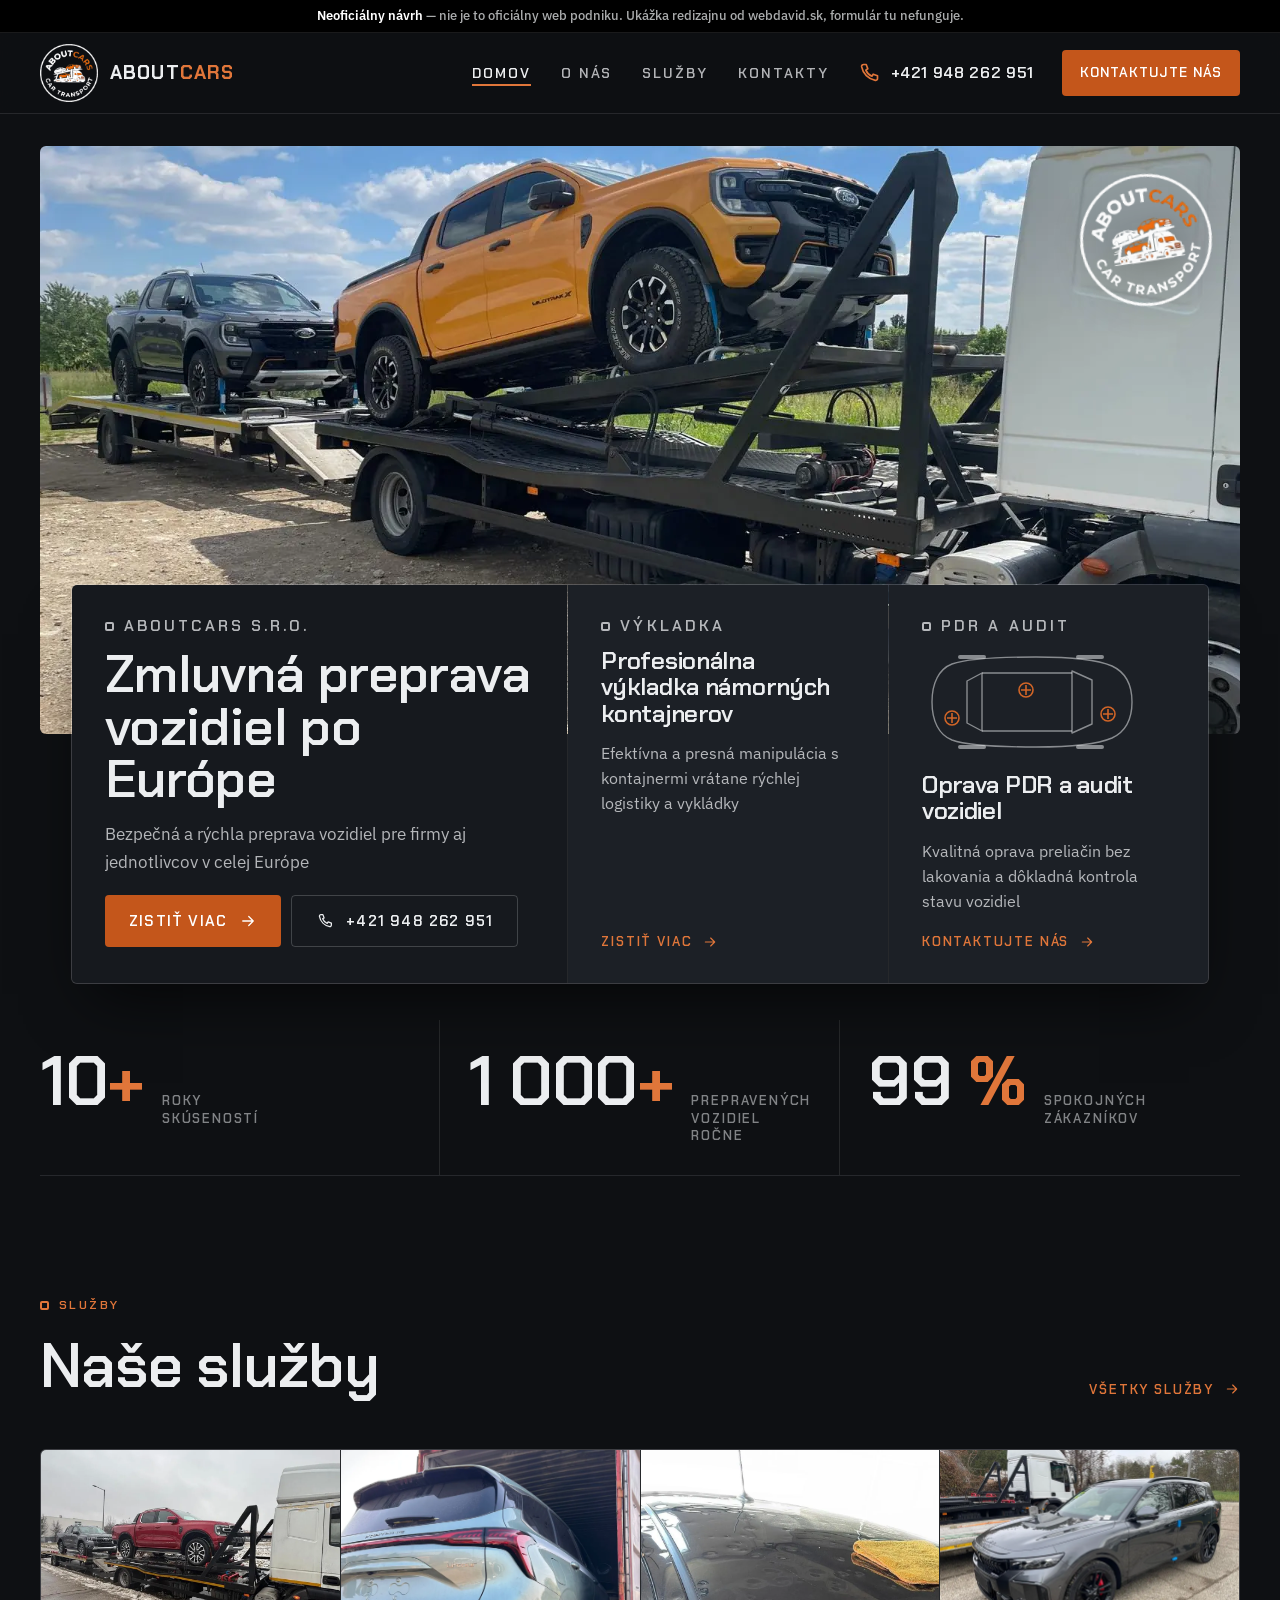
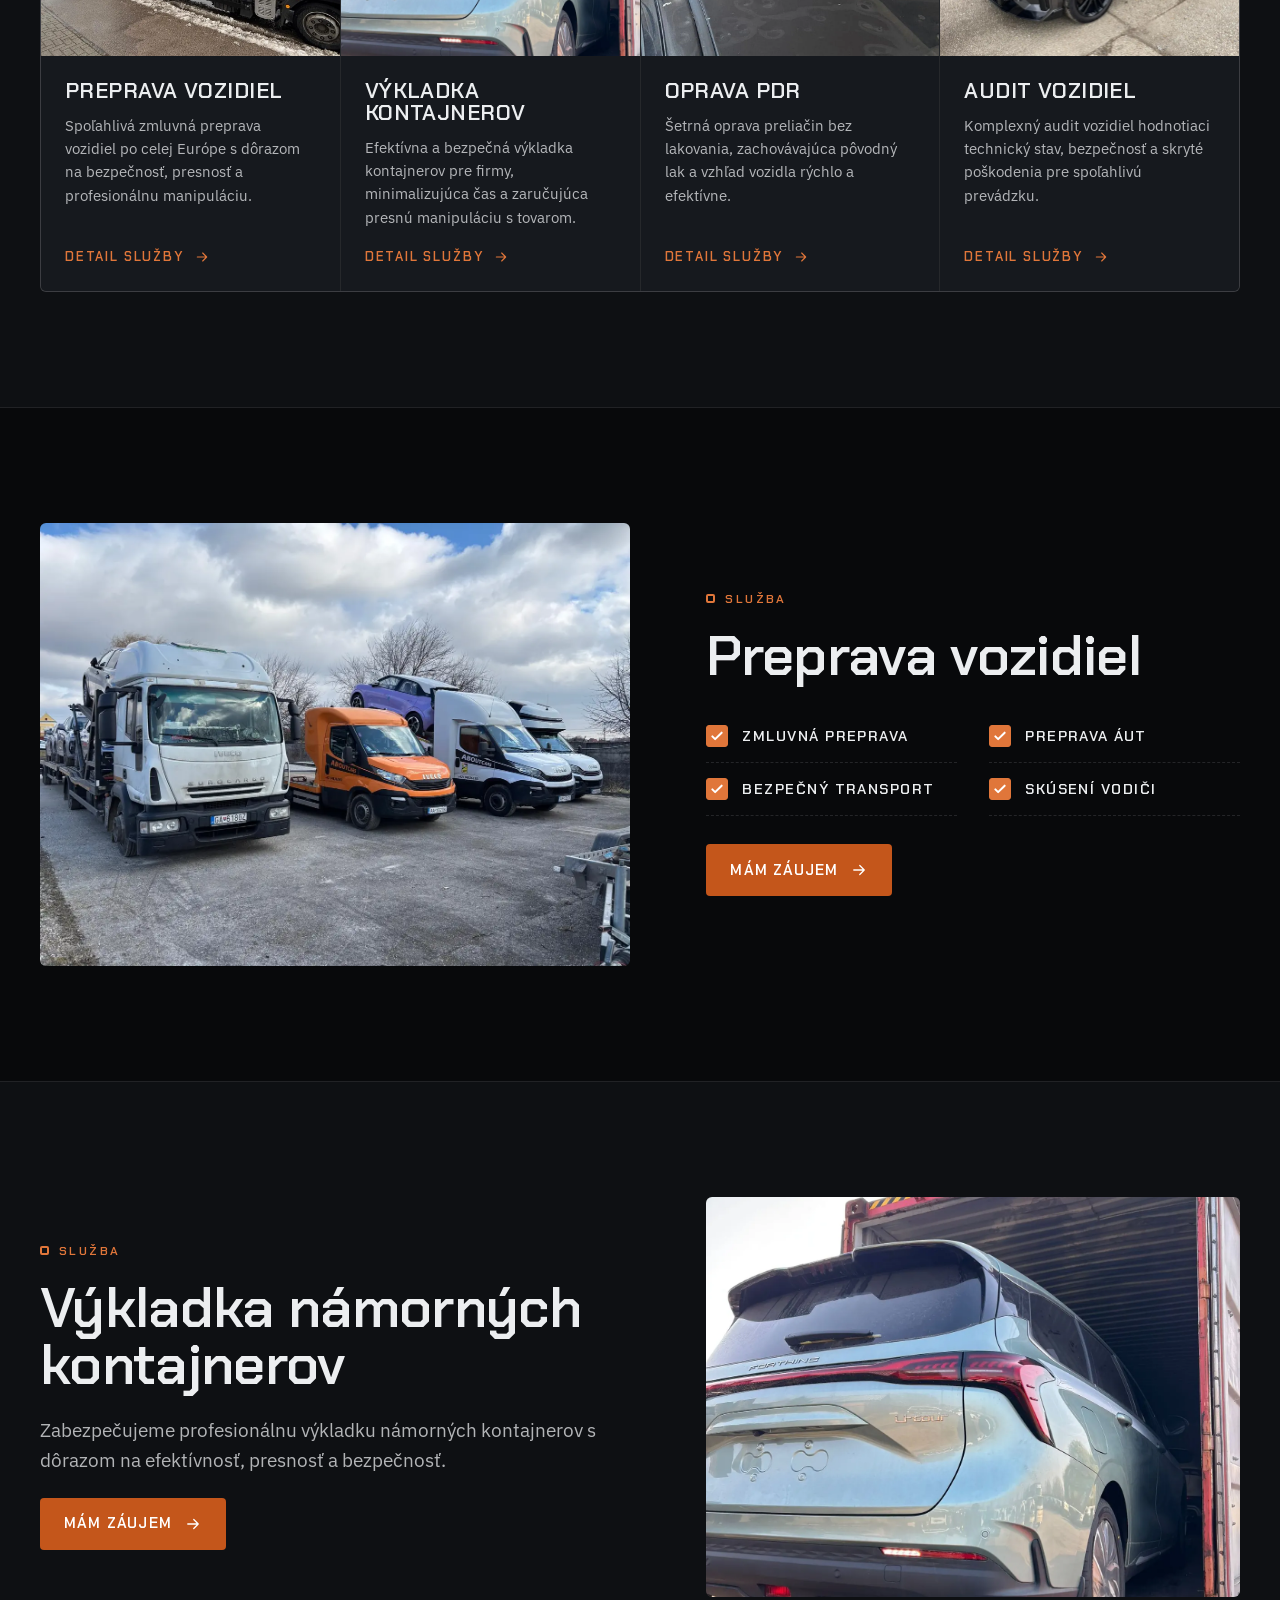
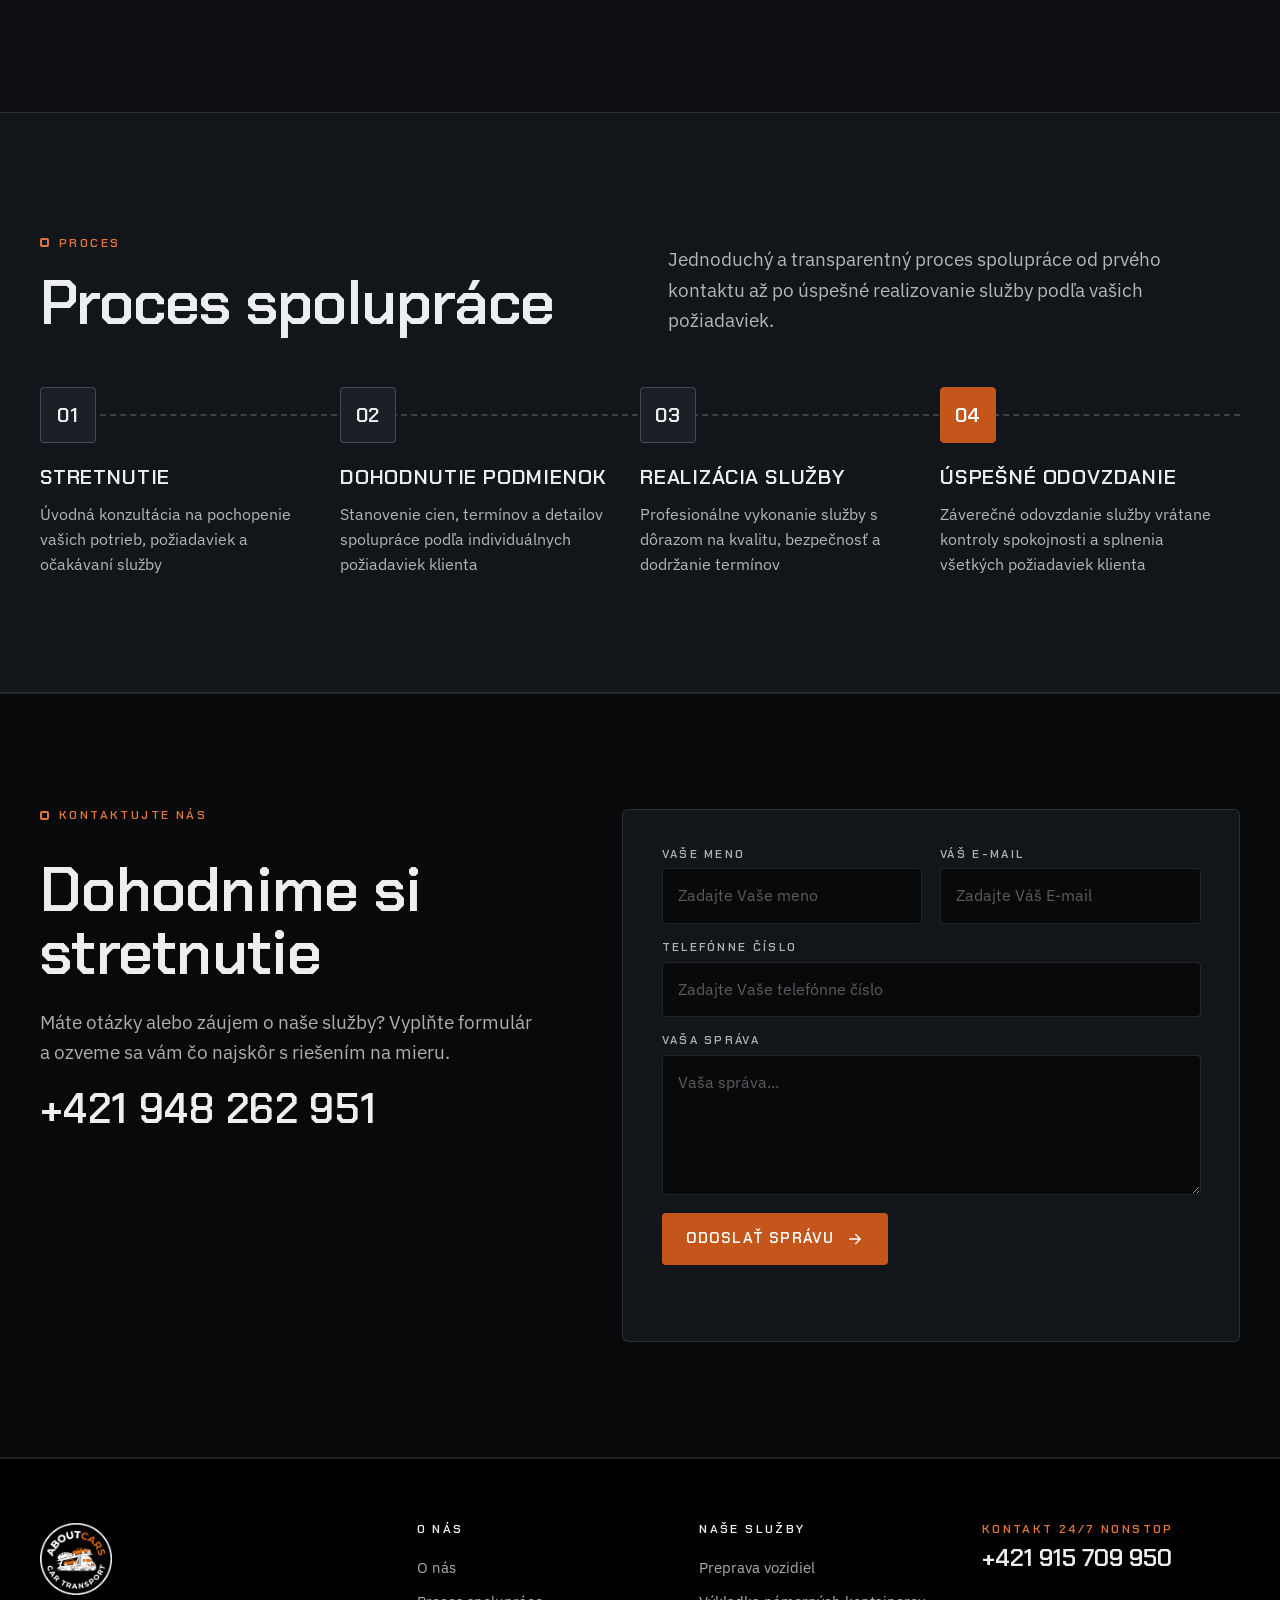
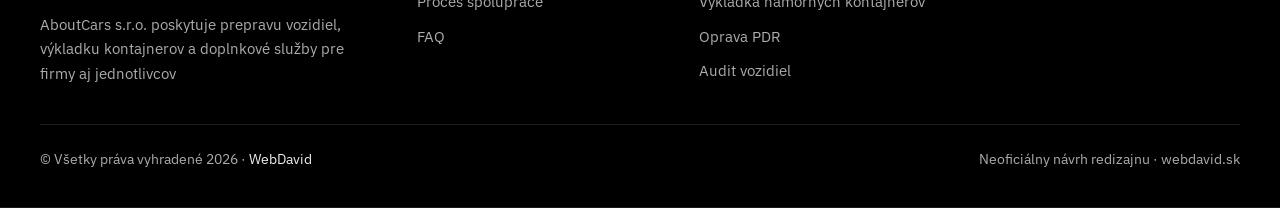
==== index.html @ bd5acb90 "Redizajn webu — neoficiálny návrh Co-Authored-By: Claude Opus 5.5 <noreply@anthropic.com>  Claude-Se" ====
<!doctype html><html lang="sk"><meta charset="utf-8">
<meta name="viewport" content="width=device-width,initial-scale=1,viewport-fit=cover">
<meta name="robots" content="noindex, nofollow">
<title>AboutCars · preprava vozidiel, výkladka kontajnerov, oprava PDR — neoficiálny návrh</title>
<meta name="description" content="AboutCars s.r.o. poskytuje prepravu vozidiel, výkladku kontajnerov a doplnkové služby pre firmy aj jednotlivcov">
<meta name="theme-color" content="#0e1013">
<meta property="og:title" content="AboutCars · preprava vozidiel, výkladka kontajnerov, oprava PDR — neoficiálny návrh">
<meta property="og:description" content="AboutCars s.r.o. poskytuje prepravu vozidiel, výkladku kontajnerov a doplnkové služby pre firmy aj jednotlivcov">
<meta property="og:image" content="assets/img/hero-autoprepravnik.webp">
<meta property="og:locale" content="sk_SK">
<link rel="icon" type="image/png" sizes="32x32" href="favicon-32.png">
<link rel="apple-touch-icon" href="apple-touch-icon.png">
<link rel="preconnect" href="https://fonts.googleapis.com"><link rel="preconnect" href="https://fonts.gstatic.com" crossorigin>
<link rel="stylesheet" href="https://fonts.googleapis.com/css2?family=Chakra+Petch:wght@500;600;700&family=IBM+Plex+Sans:ital,wght@0,400;0,500;0,600;1,400&display=swap">
<link rel="stylesheet" href="assets/css/style.css">
<script type="application/ld+json">{"@context": "https://schema.org", "@type": "LocalBusiness", "name": "AboutCars s.r.o.", "description": "AboutCars s.r.o. poskytuje prepravu vozidiel, výkladku kontajnerov a doplnkové služby pre firmy aj jednotlivcov", "url": "https://aboutcars.sk/", "telephone": "+421948262951", "email": "aboutcarssro@gmail.com", "vatID": "SK2122026104", "taxID": "2122026104", "identifier": {"@type": "PropertyValue", "propertyID": "IČO", "value": "55583598"}, "address": {"@type": "PostalAddress", "streetAddress": "Mostová 383", "postalCode": "925 07", "addressLocality": "Mostová", "addressCountry": "SK"}, "areaServed": ["Slovensko", "Česko", "Maďarsko", "Európa"], "makesOffer": [{"@type": "Offer", "itemOffered": {"@type": "Service", "name": "Preprava vozidiel"}}, {"@type": "Offer", "itemOffered": {"@type": "Service", "name": "Výkladka kontajnerov"}}, {"@type": "Offer", "itemOffered": {"@type": "Service", "name": "Oprava PDR"}}, {"@type": "Offer", "itemOffered": {"@type": "Service", "name": "Audit vozidiel"}}]}</script>
<body>
<svg width="0" height="0" style="position:absolute" aria-hidden="true"><defs><symbol id="i-phone" viewBox="0 0 24 24"><path d="M6.6 3.5h2.6l1.6 4.3-2 1.3a11.5 11.5 0 0 0 6.1 6.1l1.3-2 4.3 1.6v2.6a2 2 0 0 1-2.2 2A17 17 0 0 1 4.6 5.7a2 2 0 0 1 2-2.2z"/></symbol><symbol id="i-arrow" viewBox="0 0 24 24"><path d="M5 12h14M13 6l6 6-6 6"/></symbol><symbol id="i-mail" viewBox="0 0 24 24"><rect x="3" y="5.5" width="18" height="13" rx="1.5"/><path d="M3.5 7l8.5 6 8.5-6"/></symbol><symbol id="i-clock" viewBox="0 0 24 24"><circle cx="12" cy="12" r="8.5"/><path d="M12 7.5V12l3 2"/></symbol><symbol id="i-pin" viewBox="0 0 24 24"><path d="M12 21s-6.5-6.1-6.5-11a6.5 6.5 0 0 1 13 0c0 4.9-6.5 11-6.5 11z"/><circle cx="12" cy="10" r="2.3"/></symbol></defs></svg>
<p class="demo"><b>Neoficiálny návrh</b> — nie je to oficiálny web podniku. Ukážka redizajnu od webdavid.sk, formulár tu nefunguje.</p>
<header class="top">
  <div class="wrap top__in">
    <a class="logo" href="./" aria-label="AboutCars — domov"><img src="assets/img/logo-aboutcars.webp" width="327" height="328" alt="AboutCars — Car Transport"><span>ABOUT<em>CARS</em></span></a>
    <nav class="nav" id="nav" aria-label="Hlavná navigácia"><a href="./" aria-current="page">Domov</a><a href="o-nas/">O nás</a><a href="sluzby/">Služby</a><a href="kontakty/">Kontakty</a></nav>
    <a class="top__tel num" href="tel:+421948262951"><svg class="i" aria-hidden="true"><use href="#i-phone"/></svg>+421 948 262 951</a>
    <a class="btn btn--or" href="kontakty/">Kontaktujte nás</a>
    <button class="burger" type="button" aria-controls="nav" aria-expanded="false" aria-label="Menu"><span></span></button>
  </div>
</header>
<main>

<section class="hero" aria-label="Úvod">
  <div class="wrap">
    <div class="hero__sheet">
      <img class="hero__bg" src="assets/img/hero-autoprepravnik.webp" width="1600" height="1200" alt="Autoprepravník AboutCars s naloženými pickupmi" fetchpriority="high">
      <img class="stamp" src="assets/img/logo-aboutcars.webp" width="327" height="328" alt="" aria-hidden="true">
      <div class="fields">
        <div class="field-card">
          <p class="lbl">AboutCars s.r.o.</p>
          <h1>Zmluvná preprava vozidiel po Európe</h1>
          <p class="lead">Bezpečná a rýchla preprava vozidiel pre firmy aj jednotlivcov v celej Európe</p>
          <div class="acts"><a class="btn btn--or" href="service/preprava-vozidiel/">Zistiť viac <svg class="i" aria-hidden="true"><use href="#i-arrow"/></svg></a><a class="btn btn--line num" href="tel:+421948262951"><svg class="i" aria-hidden="true"><use href="#i-phone"/></svg>+421 948 262 951</a></div>
        </div>
        <div class="field-card field-card--alt">
          <p class="lbl">Výkladka</p>
          <h2>Profesionálna výkladka námorných kontajnerov</h2>
          <p>Efektívna a presná manipulácia s kontajnermi vrátane rýchlej logistiky a vykládky</p>
          <a class="more" href="service/vykladka-namornych-kontajnerov/">Zistiť viac <svg class="i" aria-hidden="true"><use href="#i-arrow"/></svg></a>
        </div>
        <div class="field-card field-card--alt">
          <p class="lbl">PDR a audit</p>
          <svg class="diagram" viewBox="0 0 220 104" aria-hidden="true" fill="none" stroke="currentColor" stroke-width="1.4" stroke-linejoin="round">
<path d="M30 14c14-5 44-7 84-7 36 0 62 3 76 9 13 6 20 19 20 36s-7 30-20 36c-14 6-40 9-76 9-40 0-70-2-84-7C17 85 10 71 10 52s7-33 20-38z"/>
<path d="M150 21l20 9v44l-20 9zM60 23l-15 8v42l15 8z"/><path d="M60 23h90M60 81h90"/>
<path d="M38 7h24M156 7h24M38 97h24M156 97h24" stroke-width="4" stroke-linecap="round"/>
<g stroke="#d16527" stroke-width="1.6"><circle cx="104" cy="40" r="7"/><path d="M104 35v10M99 40h10"/><circle cx="186" cy="64" r="7"/><path d="M186 59v10M181 64h10"/><circle cx="30" cy="68" r="7"/><path d="M30 63v10M25 68h10"/></g></svg>
          <h2>Oprava PDR a audit vozidiel</h2>
          <p>Kvalitná oprava preliačin bez lakovania a dôkladná kontrola stavu vozidiel</p>
          <a class="more" href="kontakty/">Kontaktujte nás <svg class="i" aria-hidden="true"><use href="#i-arrow"/></svg></a>
        </div>
      </div>
    </div>
    <div class="stats">
      <div class="stat"><b class="num">10<em>+</em></b><span>Roky skúseností</span></div>
      <div class="stat"><b class="num">1&nbsp;000<em>+</em></b><span>Prepravených vozidiel ročne</span></div>
      <div class="stat"><b class="num">99<em>&nbsp;%</em></b><span>Spokojných zákazníkov</span></div>
    </div>
  </div>
</section>
<section class="sec" id="nase-sluzby" aria-labelledby="svc-h">
  <div class="wrap">
    <div class="head"><div><p class="lbl">Služby</p><h2 id="svc-h">Naše služby</h2></div><a class="more" href="sluzby/">Všetky služby <svg class="i" aria-hidden="true"><use href="#i-arrow"/></svg></a></div>
    <div class="svc"><a href="service/preprava-vozidiel/"><figure><img src="assets/img/preprava-vozidiel.webp" width="1400" height="708" alt="Autoprepravník s naloženými pickupmi na zasneženej ceste" loading="lazy"></figure>
      <div class="body"><h3>Preprava vozidiel</h3><p>Spoľahlivá zmluvná preprava vozidiel po celej Európe s dôrazom na bezpečnosť, presnosť a profesionálnu manipuláciu.</p><span class="more">Detail služby <svg class="i" aria-hidden="true"><use href="#i-arrow"/></svg></span></div></a><a href="service/vykladka-namornych-kontajnerov/"><figure><img src="assets/img/vykladka-kontajnera.webp" width="1400" height="1125" alt="Nové auto pri vykladaní z námorného kontajnera" loading="lazy"></figure>
      <div class="body"><h3>Výkladka kontajnerov</h3><p>Efektívna a bezpečná výkladka kontajnerov pre firmy, minimalizujúca čas a zaručujúca presnú manipuláciu s tovarom.</p><span class="more">Detail služby <svg class="i" aria-hidden="true"><use href="#i-arrow"/></svg></span></div></a><a href="service/oprava-pdr/"><figure><img src="assets/img/oprava-pdr.webp" width="1200" height="656" alt="Strecha auta s preliačinami po krupobití pred opravou PDR" loading="lazy"></figure>
      <div class="body"><h3>Oprava PDR</h3><p>Šetrná oprava preliačin bez lakovania, zachovávajúca pôvodný lak a vzhľad vozidla rýchlo a efektívne.</p><span class="more">Detail služby <svg class="i" aria-hidden="true"><use href="#i-arrow"/></svg></span></div></a><a href="service/audit-vozidiel/"><figure><img src="assets/img/audit-vozidla.webp" width="1200" height="900" alt="Tmavosivé SUV pripravené na kontrolu stavu vozidla" loading="lazy"></figure>
      <div class="body"><h3>Audit vozidiel</h3><p>Komplexný audit vozidiel hodnotiaci technický stav, bezpečnosť a skryté poškodenia pre spoľahlivú prevádzku.</p><span class="more">Detail služby <svg class="i" aria-hidden="true"><use href="#i-arrow"/></svg></span></div></a></div>
  </div>
</section>
<section class="sec on-night" aria-labelledby="sp1">
  <div class="wrap spot">
    <div class="spot__media"><img src="assets/img/vozovy-park.webp" width="1300" height="975" alt="Vozový park AboutCars — autoprepravníky a dodávky na parkovisku" loading="lazy"></div>
    <div class="spot__copy">
      <p class="lbl">Služba</p>
      <h2 id="sp1">Preprava vozidiel</h2>
      <ul class="check"><li>Zmluvná preprava</li><li>Preprava áut</li><li>Bezpečný transport</li><li>Skúsení vodiči</li></ul>
      <a class="btn btn--or" href="kontakty/">Mám záujem <svg class="i" aria-hidden="true"><use href="#i-arrow"/></svg></a>
    </div>
  </div>
</section>
<section class="sec" aria-labelledby="sp2">
  <div class="wrap spot spot--rev">
    <div class="spot__media"><img src="assets/img/vykladka-kontajnera.webp" width="1400" height="1125" alt="Nové auto pri vykladaní z námorného kontajnera" loading="lazy"></div>
    <div class="spot__copy">
      <p class="lbl">Služba</p>
      <h2 id="sp2">Výkladka námorných kontajnerov</h2>
      <p class="lead">Zabezpečujeme profesionálnu výkladku námorných kontajnerov s dôrazom na efektívnosť, presnosť a bezpečnosť.</p>
      <a class="btn btn--or" href="kontakty/">Mám záujem <svg class="i" aria-hidden="true"><use href="#i-arrow"/></svg></a>
    </div>
  </div>
</section>
<section class="sec sec--sheet" id="proces-spoluprace" aria-labelledby="proc-h">
  <div class="wrap">
    <div class="head"><div><p class="lbl">Proces</p><h2 id="proc-h">Proces spolupráce</h2></div><p class="lead">Jednoduchý a transparentný proces spolupráce od prvého kontaktu až po úspešné realizovanie služby podľa vašich požiadaviek.</p></div>
    <ol class="steps"><li class="step"><b>01</b><h3>Stretnutie</h3><p>Úvodná konzultácia na pochopenie vašich potrieb, požiadaviek a očakávaní služby</p></li><li class="step"><b>02</b><h3>Dohodnutie podmienok</h3><p>Stanovenie cien, termínov a detailov spolupráce podľa individuálnych požiadaviek klienta</p></li><li class="step"><b>03</b><h3>Realizácia služby</h3><p>Profesionálne vykonanie služby s dôrazom na kvalitu, bezpečnosť a dodržanie termínov</p></li><li class="step"><b>04</b><h3>Úspešné odovzdanie</h3><p>Záverečné odovzdanie služby vrátane kontroly spokojnosti a splnenia všetkých požiadaviek klienta</p></li></ol>
  </div>
</section>
<section class="sec on-night" id="kontakt" aria-labelledby="form-h">
  <div class="wrap contact">
    <div class="contact__copy">
      <p class="lbl">Kontaktujte nás</p>
      <h2 class="h2" id="form-h">Dohodnime si stretnutie</h2>
      <p class="lead">Máte otázky alebo záujem o naše služby? Vyplňte formulár a ozveme sa vám čo najskôr s riešením na mieru.</p>
      <a class="tel num" href="tel:+421948262951">+421 948 262 951</a>
    </div>
    <div class="form" role="group" aria-label="Kontaktný formulár">
      <div class="fld"><label for="f1">Vaše meno</label><input id="f1" name="vase-meno" placeholder="Zadajte Vaše meno" autocomplete="name"></div>
      <div class="fld"><label for="f2">Váš e-mail</label><input id="f2" name="vas-email" type="email" placeholder="Zadajte Váš E-mail" autocomplete="email"></div>
      <div class="fld full"><label for="f3">Telefónne číslo</label><input id="f3" name="telefonne-cislo" type="tel" placeholder="Zadajte Vaše telefónne číslo" autocomplete="tel"></div>
      <div class="fld full"><label for="f4">Vaša správa</label><textarea id="f4" name="your-message" placeholder="Vaša správa..."></textarea></div>
      <button class="btn btn--or" type="button" data-demo-send>Odoslať správu <svg class="i" aria-hidden="true"><use href="#i-arrow"/></svg></button>
      <p class="form__note full" aria-live="polite"></p>
    </div>
  </div>
</section>
</main>
<footer class="foot on-night">
  <div class="wrap foot__in">
    <div><a class="logo" href="./" aria-label="Domov"><img src="assets/img/logo-aboutcars.webp" width="327" height="328" alt="AboutCars — Car Transport" loading="lazy"></a>
      <p>AboutCars s.r.o. poskytuje prepravu vozidiel, výkladku kontajnerov a doplnkové služby pre firmy aj jednotlivcov</p></div>
    <div><h4>O nás</h4><ul><li><a class="ulink" href="o-nas/">O nás</a></li><li><a class="ulink" href="o-nas/#proces-spoluprace">Proces spolupráce</a></li><li><a class="ulink" href="o-nas/#casto-kladene-otazky">FAQ</a></li></ul></div>
    <div><h4>Naše služby</h4><ul><li><a class="ulink" href="service/preprava-vozidiel/">Preprava vozidiel</a></li><li><a class="ulink" href="service/vykladka-namornych-kontajnerov/">Výkladka námorných kontajnerov</a></li><li><a class="ulink" href="service/oprava-pdr/">Oprava PDR</a></li><li><a class="ulink" href="service/audit-vozidiel/">Audit vozidiel</a></li></ul></div>
    <div class="foot__tel"><small>Kontakt 24/7 NONSTOP</small><a class="num" href="tel:+421915709950">+421 915 709 950</a></div>
    <div class="foot__legal"><span>© Všetky práva vyhradené 2026 · <a class="ulink" href="https://webdavid.sk">WebDavid</a></span><span>Neoficiálny návrh redizajnu · webdavid.sk</span></div>
  </div>
</footer>
<div class="mbar"><a class="btn btn--or" href="tel:+421948262951"><svg class="i" aria-hidden="true"><use href="#i-phone"/></svg>Zavolať</a><a class="btn btn--line" href="kontakty/">Kontakty</a></div>
<script src="assets/js/main.js" defer></script>
</body></html>
---- assets/css/style.css ----
/* AboutCars s.r.o. — redizajn (neoficiálny návrh), celý web v tmavom režime
   Koncept: preberací protokol vozidla v tmavom režime. Tmavé vrstvy ako asfalt a karbón (ich #121212),
   polia s popiskami, kontrolné zoznamy s odškrtnutím, logo ako pečiatka, oranžová z loga ako farba tlače.
   Poradie: tokeny → základ → komponenty → sekcie → podstránky → responzívne. */

:root{
  --paper:#0e1013; --sheet:#16191e; --sheet-2:#1c2026; --alt:#121519;
  --ink:#eceef0; --ink-2:rgba(236,238,240,.74); --ink-3:rgba(236,238,240,.52);
  --line:rgba(236,238,240,.11); --line-2:rgba(236,238,240,.2);
  --or:#e0763a; --or-d:#c4561b; --or-t:rgba(224,118,58,.2);
  --night:#08090b; --night-2:#121519; --night-3:#1c2026;
  --on-night:#eceef0; --on-night-2:rgba(236,238,240,.72); --night-line:rgba(236,238,240,.12);
  --f-d:"Chakra Petch","Bahnschrift","Arial Narrow",sans-serif;
  --f-t:"IBM Plex Sans",system-ui,-apple-system,"Segoe UI",sans-serif;
  --w:1240px; --g:clamp(16px,4vw,40px); --r:6px;
  --ease:cubic-bezier(.2,.7,.3,1);
  color-scheme:dark;
}

/* ---------- základ ---------- */
*,*::before,*::after{box-sizing:border-box}
html{-webkit-text-size-adjust:100%;scroll-behavior:smooth;scroll-padding-top:90px}
body{margin:0;background:var(--paper);color:var(--ink);font:400 17px/1.62 var(--f-t);-webkit-font-smoothing:antialiased}
img{display:block;max-width:100%;height:auto}
a{color:inherit;text-decoration:none}
p{margin:0}
h1,h2,h3,h4{margin:0;font-family:var(--f-d);font-weight:600;line-height:1.02;letter-spacing:-.012em}
ul,ol{margin:0;padding:0;list-style:none}
button,input,textarea{font:inherit;color:inherit}
:focus-visible{outline:2px solid var(--or);outline-offset:3px}
.wrap{width:min(100% - 2*var(--g),var(--w));margin-inline:auto}
.num{font-variant-numeric:tabular-nums lining-nums}
.demo{background:#000;color:var(--on-night-2);border-bottom:1px solid var(--line);font:500 12.5px/1.4 var(--f-t);text-align:center;padding:7px var(--g)}
.demo b{color:#fff;font-weight:600}

/* ---------- komponenty ---------- */
.lbl{display:inline-flex;align-items:center;gap:10px;font:600 12px/1 var(--f-d);letter-spacing:.2em;text-transform:uppercase;color:var(--or)}
.lbl::before{content:"";width:9px;height:9px;border:2px solid currentColor;border-radius:2px}
.on-night .lbl{color:var(--or)}
.lead{font-size:clamp(17px,1.45vw,19.5px);color:var(--ink-2);max-width:60ch}
.btn{display:inline-flex;align-items:center;justify-content:center;gap:12px;min-height:52px;padding:0 24px;border-radius:4px;font:600 15px/1 var(--f-d);letter-spacing:.08em;text-transform:uppercase;transition:background .2s,color .2s,border-color .2s;white-space:nowrap;cursor:pointer;border:0}
.btn svg{width:18px;height:18px;flex:none}
.btn--or{background:var(--or-d);color:#fff}
.btn--or:hover{background:#fff;color:#121417}
.btn--line{border:1.5px solid var(--line-2);color:var(--ink);background:transparent}
.btn--line:hover{border-color:var(--ink)}
.on-night .btn--line{border-color:var(--night-line);color:var(--on-night)}
.on-night .btn--line:hover{border-color:var(--on-night)}
.i{width:24px;height:24px;fill:none;stroke:currentColor;stroke-width:1.7;stroke-linecap:round;stroke-linejoin:round;flex:none}
.more{display:inline-flex;align-items:center;gap:10px;font:600 13px/1 var(--f-d);letter-spacing:.14em;text-transform:uppercase;color:var(--or)}
.more svg{width:16px;height:16px;transition:transform .2s var(--ease)}
.more:hover svg{transform:translateX(4px)}
.on-night .more{color:var(--or)}
.ulink{background:linear-gradient(currentColor,currentColor) 0 100%/0 1px no-repeat;transition:background-size .2s var(--ease)}
.ulink:hover{background-size:100% 1px}
.on-night{background:var(--night);color:var(--on-night);border-block:1px solid var(--line)}
.on-night .lead,.on-night p{color:var(--on-night-2)}

/* kontrolný zoznam (zaškrtnuté políčka protokolu) */
.check{display:grid;grid-template-columns:repeat(2,minmax(0,1fr));gap:0 32px}
.check li{display:flex;align-items:center;gap:14px;padding:15px 0;border-bottom:1px dashed var(--line-2);font:600 14.5px/1.25 var(--f-d);letter-spacing:.1em;text-transform:uppercase}
.check li::before{content:"";flex:none;width:22px;height:22px;border:1.5px solid var(--ink);border-radius:3px;background:var(--or) url("data:image/svg+xml,%3Csvg xmlns='http://www.w3.org/2000/svg' viewBox='0 0 24 24' fill='none' stroke='white' stroke-width='3' stroke-linecap='round' stroke-linejoin='round'%3E%3Cpath d='M5 12.5l4.2 4.2L19 7'/%3E%3C/svg%3E") center/16px no-repeat;border-color:var(--or)}
.on-night .check li{border-bottom-color:var(--night-line)}

/* ---------- hlavička ---------- */
.top{position:sticky;top:0;z-index:40;background:rgba(14,16,19,.86);-webkit-backdrop-filter:saturate(140%) blur(12px);backdrop-filter:saturate(140%) blur(12px);border-bottom:1px solid var(--line)}
.top__in{display:flex;align-items:center;gap:28px;height:80px}
.logo{display:flex;align-items:center;gap:12px}
.logo img{width:58px;height:58px}
.logo span{font:700 19px/1 var(--f-d);letter-spacing:.06em}
.logo span em{font-style:normal;color:var(--or)}
.nav{display:flex;gap:30px;margin-left:auto;font:600 14px/1 var(--f-d);letter-spacing:.14em;text-transform:uppercase}
.nav a{padding:8px 0;color:var(--ink-2);position:relative}
.nav a::after{content:"";position:absolute;left:0;right:0;bottom:2px;height:1.5px;background:var(--or);transform:scaleX(0);transform-origin:left;transition:transform .2s var(--ease)}
.nav a:hover::after,.nav a[aria-current]::after{transform:scaleX(1)}
.nav a[aria-current]{color:var(--ink)}
.top__tel{display:flex;align-items:center;gap:10px;font:600 16px/1 var(--f-d);letter-spacing:.04em}
.top__tel svg{color:var(--or)}
.top .btn{min-height:46px;padding:0 18px;font-size:13.5px}
.burger{display:none;width:46px;height:46px;border:1.5px solid var(--line-2);border-radius:4px;background:none;align-items:center;justify-content:center;cursor:pointer}
.burger span,.burger span::before,.burger span::after{display:block;width:18px;height:2px;background:var(--ink);position:relative;content:"";transition:transform .2s}
.burger span::before{position:absolute;top:-6px}.burger span::after{position:absolute;top:6px}
.menu-open .burger span{background:transparent}
.menu-open .burger span::before{transform:translateY(6px) rotate(45deg)}
.menu-open .burger span::after{transform:translateY(-6px) rotate(-45deg)}

/* ---------- hero (domov) ---------- */
.hero{padding:clamp(20px,3vw,32px) 0 0}
.hero__sheet{position:relative}
.hero__bg{width:100%;height:clamp(380px,46vw,600px);object-fit:cover;object-position:50% 56%;border-radius:var(--r);background:var(--night)}
.stamp{position:absolute;top:28px;right:28px;width:132px;height:132px;transform:rotate(-9deg);opacity:.96;filter:drop-shadow(0 6px 18px rgba(0,0,0,.35))}
.fields{position:relative;display:grid;grid-template-columns:1.55fr 1fr 1fr;gap:1px;margin:-150px clamp(16px,2.4vw,32px) 0;background:var(--line);border:1px solid var(--line);border-radius:var(--r);overflow:hidden;box-shadow:0 30px 60px -20px rgba(0,0,0,.7)}
.field-card{background:var(--sheet);padding:clamp(24px,2.6vw,36px);display:flex;flex-direction:column;gap:14px;align-items:flex-start}
.field-card h1{font-size:clamp(36px,4.1vw,58px);line-height:1}
.field-card h2{font-size:clamp(22px,1.9vw,27px);line-height:1.08}
.field-card p{color:var(--ink-2);font-size:15.5px}
.field-card .lead{font-size:clamp(16.5px,1.35vw,18.5px)}
.field-card .acts{display:flex;flex-wrap:wrap;gap:10px;margin-top:6px}
.field-card .more{margin-top:auto;padding-top:6px}
.field-card--alt{background:var(--sheet-2)}
.diagram{width:100%;max-width:220px;height:auto;color:var(--ink-3);margin:2px 0 4px}

/* čísla */
.stats{display:grid;grid-template-columns:repeat(3,1fr);border-bottom:1px solid var(--line);margin-top:clamp(20px,3vw,36px)}
.stat{padding:30px 28px 30px 0;display:flex;align-items:baseline;gap:18px;border-right:1px solid var(--line)}
.stat+.stat{padding-left:28px}
.stat:last-child{border-right:0}
.stat b{font:600 clamp(48px,5.4vw,78px)/.9 var(--f-d);letter-spacing:-.02em}
.stat b em{font-style:normal;color:var(--or)}
.stat span{font:600 13px/1.35 var(--f-d);letter-spacing:.14em;text-transform:uppercase;color:var(--ink-3);max-width:16ch}

/* ---------- sekcie ---------- */
.sec{padding:clamp(72px,9vw,120px) 0}
.sec--sheet{background:var(--alt);border-block:1px solid var(--line)}
.head{display:flex;flex-wrap:wrap;justify-content:space-between;align-items:flex-end;gap:20px 48px;margin-bottom:clamp(32px,4.5vw,52px)}
.head h2,.h2{font-size:clamp(38px,4.8vw,68px);margin-top:16px}
.head .lead{max-width:52ch}

/* služby — linajková mriežka */
.svc{display:grid;grid-template-columns:repeat(4,1fr);gap:1px;background:var(--line);border:1px solid var(--line);border-radius:var(--r);overflow:hidden}
.svc--3{grid-template-columns:repeat(3,1fr)}
.svc a{background:var(--sheet);display:flex;flex-direction:column;transition:background .25s}
.svc a:hover{background:var(--sheet-2)}
.svc figure{margin:0;overflow:hidden;aspect-ratio:16/11;background:var(--sheet-2)}
.svc img{width:100%;height:100%;object-fit:cover;transition:transform .5s var(--ease)}
.svc a:hover img{transform:scale(1.045)}
.svc .body{padding:24px 24px 26px;display:flex;flex-direction:column;gap:12px;flex:1}
.svc h3{font-size:clamp(21px,1.7vw,24px);text-transform:uppercase;letter-spacing:.02em}
.svc p{font-size:15px;line-height:1.55;color:var(--ink-2)}
.svc .more{margin-top:auto;padding-top:8px}

/* spotlight služby */
.spot{display:grid;grid-template-columns:minmax(0,1.05fr) minmax(0,.95fr);gap:clamp(36px,6vw,88px);align-items:center}
.spot--rev .spot__media{order:2}
.spot__media{position:relative}
.spot__media img{border-radius:var(--r);aspect-ratio:4/3;object-fit:cover;width:100%}
.spot__copy{display:grid;gap:22px;justify-items:start}
.spot__copy h2{font-size:clamp(36px,4.4vw,62px)}
.spot__copy .check{width:100%;margin:4px 0 6px}
.tagline{position:absolute;left:18px;bottom:18px;background:var(--sheet);color:var(--ink);border-radius:3px;padding:10px 14px;font:600 12px/1 var(--f-d);letter-spacing:.18em;text-transform:uppercase}

/* proces spolupráce */
.steps{display:grid;grid-template-columns:repeat(4,1fr);gap:0;position:relative;counter-reset:s}
.steps::before{content:"";position:absolute;left:0;right:0;top:27px;border-top:2px dashed var(--line-2)}
.step{position:relative;padding-right:28px;display:grid;gap:14px;align-content:start}
.step b{position:relative;display:grid;place-items:center;width:56px;height:56px;border-radius:4px;background:var(--sheet-2);border:1px solid var(--line-2);color:var(--ink);font:600 20px/1 var(--f-d);letter-spacing:.04em}
.step:last-child b{background:var(--or-d);border-color:var(--or-d);color:#fff}
.step h3{font-size:clamp(19px,1.6vw,22px);text-transform:uppercase;letter-spacing:.04em;margin-top:10px}
.step p{font-size:15.5px;color:var(--ink-2)}

/* faq */
.faq{display:grid;grid-template-columns:minmax(0,.8fr) minmax(0,1.2fr);gap:clamp(36px,6vw,88px);align-items:start}
.qa{border-top:1px solid var(--line-2)}
.qa details{border-bottom:1px solid var(--line-2)}
.qa summary{list-style:none;display:flex;justify-content:space-between;align-items:center;gap:24px;padding:24px 0;cursor:pointer;font:600 clamp(17px,1.45vw,20px)/1.3 var(--f-d);letter-spacing:.02em}
.qa summary::-webkit-details-marker{display:none}
.qa summary::after{content:"";flex:none;width:30px;height:30px;border:1.5px solid var(--ink);border-radius:3px;background:linear-gradient(var(--ink),var(--ink)) center/12px 2px no-repeat,linear-gradient(var(--ink),var(--ink)) center/2px 12px no-repeat;transition:background-size .2s,background-color .2s}
.qa details[open] summary::after{background-color:var(--or);border-color:var(--or);background-image:linear-gradient(#fff,#fff),linear-gradient(#fff,#fff);background-size:12px 2px,2px 0}
.qa details p{padding:0 54px 26px 0;color:var(--ink-2)}

/* kontakt / formulár */
.contact{display:grid;grid-template-columns:minmax(0,.9fr) minmax(0,1.1fr);gap:clamp(36px,6vw,88px);align-items:start}
.contact__copy{display:grid;gap:22px;justify-items:start}
.contact__copy .tel{font:600 clamp(30px,3.2vw,44px)/1 var(--f-d);letter-spacing:.01em;color:var(--on-night)}
.form{background:var(--night-2);border:1px solid var(--night-line);border-radius:var(--r);padding:clamp(24px,3vw,40px);display:grid;grid-template-columns:1fr 1fr;gap:18px}
.form .full{grid-column:1/-1}
.fld{display:grid;gap:8px}
.fld label{font:600 11.5px/1 var(--f-d);letter-spacing:.2em;text-transform:uppercase;color:var(--on-night-2)}
.fld input,.fld textarea{width:100%;background:var(--night);border:1px solid var(--night-line);border-radius:4px;padding:14px 15px;font-size:16px;color:var(--on-night);transition:border-color .2s}
.fld input::placeholder,.fld textarea::placeholder{color:rgba(236,238,240,.36)}
.fld textarea{min-height:140px;resize:vertical}
.fld input:focus,.fld textarea:focus{outline:none;border-color:var(--or)}
.form .btn{justify-self:start}
.form__note{font-size:14px;min-height:1.4em}

/* pätička */
.foot{background:#000;color:var(--on-night-2);padding:64px 0 calc(36px + env(safe-area-inset-bottom));border-top:1px solid var(--night-line)}
.foot__in{display:grid;grid-template-columns:1.4fr 1fr 1fr 1.1fr;gap:36px 48px}
.foot .logo img{width:72px;height:72px}
.foot p{font-size:15px;max-width:34ch;margin-top:18px}
.foot h4{font:600 12px/1 var(--f-d);letter-spacing:.2em;text-transform:uppercase;color:var(--on-night);margin-bottom:16px}
.foot li{padding:5px 0;font-size:15px}
.foot__tel small{display:block;font:600 12px/1 var(--f-d);letter-spacing:.2em;text-transform:uppercase;color:var(--or);margin-bottom:10px}
.foot__tel a{font:600 24px/1.1 var(--f-d);color:var(--on-night)}
.foot__legal{grid-column:1/-1;display:flex;flex-wrap:wrap;justify-content:space-between;gap:10px 24px;padding-top:24px;border-top:1px solid var(--night-line);font-size:13.5px}
.foot__legal a{color:var(--on-night)}

/* mobilná lišta */
.mbar{display:none}

/* ---------- podstránky ---------- */
.phead{padding:clamp(40px,6vw,72px) 0 clamp(28px,4vw,44px);border-bottom:1px solid var(--line)}
.crumbs{display:flex;flex-wrap:wrap;gap:10px;font:600 12.5px/1 var(--f-d);letter-spacing:.14em;text-transform:uppercase;color:var(--ink-3);margin-bottom:22px}
.crumbs a:hover{color:var(--ink)}
.phead h1{font-size:clamp(46px,7vw,104px);line-height:.95;letter-spacing:-.02em}
.phead__row{display:flex;flex-wrap:wrap;justify-content:space-between;align-items:flex-end;gap:20px 40px}
.phead__row .lead{max-width:46ch}

.about{display:grid;grid-template-columns:minmax(0,1.1fr) minmax(0,.9fr);gap:clamp(36px,6vw,88px);align-items:start}
.about__copy{display:grid;gap:22px;justify-items:start}
.about__copy h2{font-size:clamp(32px,3.6vw,50px)}
.about__copy p{font-size:clamp(17px,1.4vw,19px);color:var(--ink-2)}
.about__copy strong{font-weight:600;color:var(--ink);background:linear-gradient(transparent 62%,var(--or-t) 62%)}
.about__media{position:relative}
.about__media img{border-radius:var(--r);width:100%;aspect-ratio:1016/720;object-fit:cover}
.about__media .stamp{top:auto;bottom:-34px;right:-14px;width:118px;height:118px}

.callout{border:1px solid var(--line);display:grid;grid-template-columns:minmax(0,1fr) auto;gap:20px 40px;align-items:center;padding:clamp(28px,3.4vw,44px);border-radius:var(--r);background:var(--night);color:var(--on-night)}
.callout h2{font-size:clamp(30px,3.4vw,46px)}
.callout p{margin-top:12px;color:var(--on-night-2);max-width:60ch}

/* detail služby */
.svc-detail{display:grid;grid-template-columns:minmax(0,1.15fr) minmax(0,.85fr);gap:clamp(36px,5vw,72px);align-items:start}
.svc-detail__main{display:grid;gap:30px}
.svc-detail__main>img{border-radius:var(--r);width:100%;aspect-ratio:762/390;object-fit:cover}
.svc-detail__main .lead{max-width:none}
.sheet{background:var(--sheet);border:1px solid var(--line);border-radius:var(--r);padding:clamp(22px,2.6vw,32px)}
.sheet .check{grid-template-columns:repeat(2,minmax(0,1fr))}
.sheet__foot{margin-top:22px;padding-top:20px;border-top:1px solid var(--line);color:var(--ink-2)}
.interest{border:1px solid var(--line);position:sticky;top:110px;display:grid;gap:18px;padding:clamp(24px,2.8vw,36px);border-radius:var(--r);background:var(--night);color:var(--on-night)}
.interest h4{font-size:clamp(28px,2.6vw,36px);text-transform:uppercase;letter-spacing:.02em}
.interest p{color:var(--on-night-2)}
.interest .tel{display:flex;align-items:center;gap:12px;font:600 clamp(24px,2.3vw,30px)/1 var(--f-d);color:#fff}
.interest .tel svg{color:var(--or)}

/* kontakty */
.cgrid{display:grid;grid-template-columns:repeat(3,1fr);gap:1px;background:var(--line);border:1px solid var(--line);border-radius:var(--r);overflow:hidden}
.cbox{background:var(--sheet);padding:clamp(24px,2.6vw,34px);display:grid;gap:16px;align-content:start}
.cbox .lbl{margin-bottom:4px}
.cbox h2{font-size:clamp(20px,1.7vw,24px);text-transform:uppercase;letter-spacing:.04em}
.cbox a,.cbox dd{font-size:17px}
.cbox a{display:inline}
.cbox a.more{display:inline-flex}
.cbox address{font-style:normal;font-size:19px;line-height:1.5}
.cbox address a:hover{color:var(--or)}
.dl{display:grid;grid-template-columns:auto 1fr;gap:10px 18px;margin:0}
.dl dt{font:600 12px/1.6 var(--f-d);letter-spacing:.16em;text-transform:uppercase;color:var(--ink-3)}
.dl dd{margin:0;font-variant-numeric:tabular-nums}
.people li{padding:12px 0;border-bottom:1px dashed var(--line-2);display:grid;gap:2px}
.people li:first-child{padding-top:0}
.people small{font:600 12px/1.4 var(--f-d);letter-spacing:.14em;text-transform:uppercase;color:var(--ink-3)}
.people a{font:600 21px/1.2 var(--f-d)}
.hours{display:flex;align-items:center;gap:10px;font-size:15.5px;color:var(--ink-2)}
.hours svg{color:var(--or)}

/* ---------- responzívne ---------- */
@media (max-width:1100px){
  .nav{gap:20px}
  .top__tel{display:none}
  .svc{grid-template-columns:repeat(2,1fr)}
  .foot__in{grid-template-columns:1fr 1fr}
}
@media (max-width:960px){
  .burger{display:inline-flex}
  .nav{position:fixed;inset:80px 0 auto 0;flex-direction:column;gap:0;margin:0;padding:8px var(--g) 20px;background:var(--paper);border-bottom:1px solid var(--line);font-size:16px;transform:translateY(-8px);opacity:0;visibility:hidden;transition:opacity .2s,transform .2s,visibility .2s}
  .nav a{padding:17px 0;border-bottom:1px solid var(--line)}
  .nav a::after{display:none}
  .menu-open .nav{opacity:1;visibility:visible;transform:none}
  .top .btn{margin-left:auto}
  .hero__bg{height:auto;aspect-ratio:4/3}
  .fields{grid-template-columns:1fr 1fr;margin:-48px 12px 0}
  .fields .field-card:first-child{grid-column:1/-1}
  .stamp{width:96px;height:96px;top:16px;right:16px}
  .spot,.faq,.contact,.about,.svc-detail{grid-template-columns:1fr}
  .spot--rev .spot__media{order:0}
  .steps{grid-template-columns:1fr 1fr;row-gap:40px}
  .steps::before{display:none}
  .callout{grid-template-columns:1fr}
  .interest{position:static}
  .cgrid{grid-template-columns:1fr}
  .about__media .stamp{right:10px;bottom:-28px}
}
@media (max-width:640px){
  body{font-size:16.5px;padding-bottom:calc(70px + env(safe-area-inset-bottom))}
  .top__in{height:70px;gap:12px}
  .nav{inset:70px 0 auto 0}
  .logo img{width:48px;height:48px}
  .logo span{font-size:16px}
  .top .btn{display:none}
  .burger{margin-left:auto}
  .fields{grid-template-columns:1fr}
  .stats{grid-template-columns:1fr}
  .stat,.stat+.stat{padding:20px 0;border-right:0;border-bottom:1px solid var(--line)}
  .stat:last-child{border-bottom:0}
  .svc,.svc--3{grid-template-columns:1fr}
  .check,.sheet .check{grid-template-columns:1fr}
  .steps{grid-template-columns:1fr;row-gap:28px}
  .step{grid-template-columns:56px 1fr;column-gap:18px;padding:0}
  .step b{grid-row:span 2}
  .step h3{margin-top:4px}
  .form{grid-template-columns:1fr}
  .qa details p{padding-right:0}
  .foot__in{grid-template-columns:1fr}
  .mbar{display:grid;grid-template-columns:1.5fr 1fr;gap:8px;position:fixed;z-index:50;left:0;right:0;bottom:0;padding:10px 12px calc(10px + env(safe-area-inset-bottom));background:rgba(14,16,19,.94);-webkit-backdrop-filter:blur(10px);backdrop-filter:blur(10px);border-top:1px solid var(--line)}
  .mbar .btn{min-height:50px;padding:0 12px;font-size:13.5px}
}
@media (prefers-reduced-motion:reduce){
  *,*::before,*::after{transition:none!important;animation:none!important;scroll-behavior:auto!important}
}
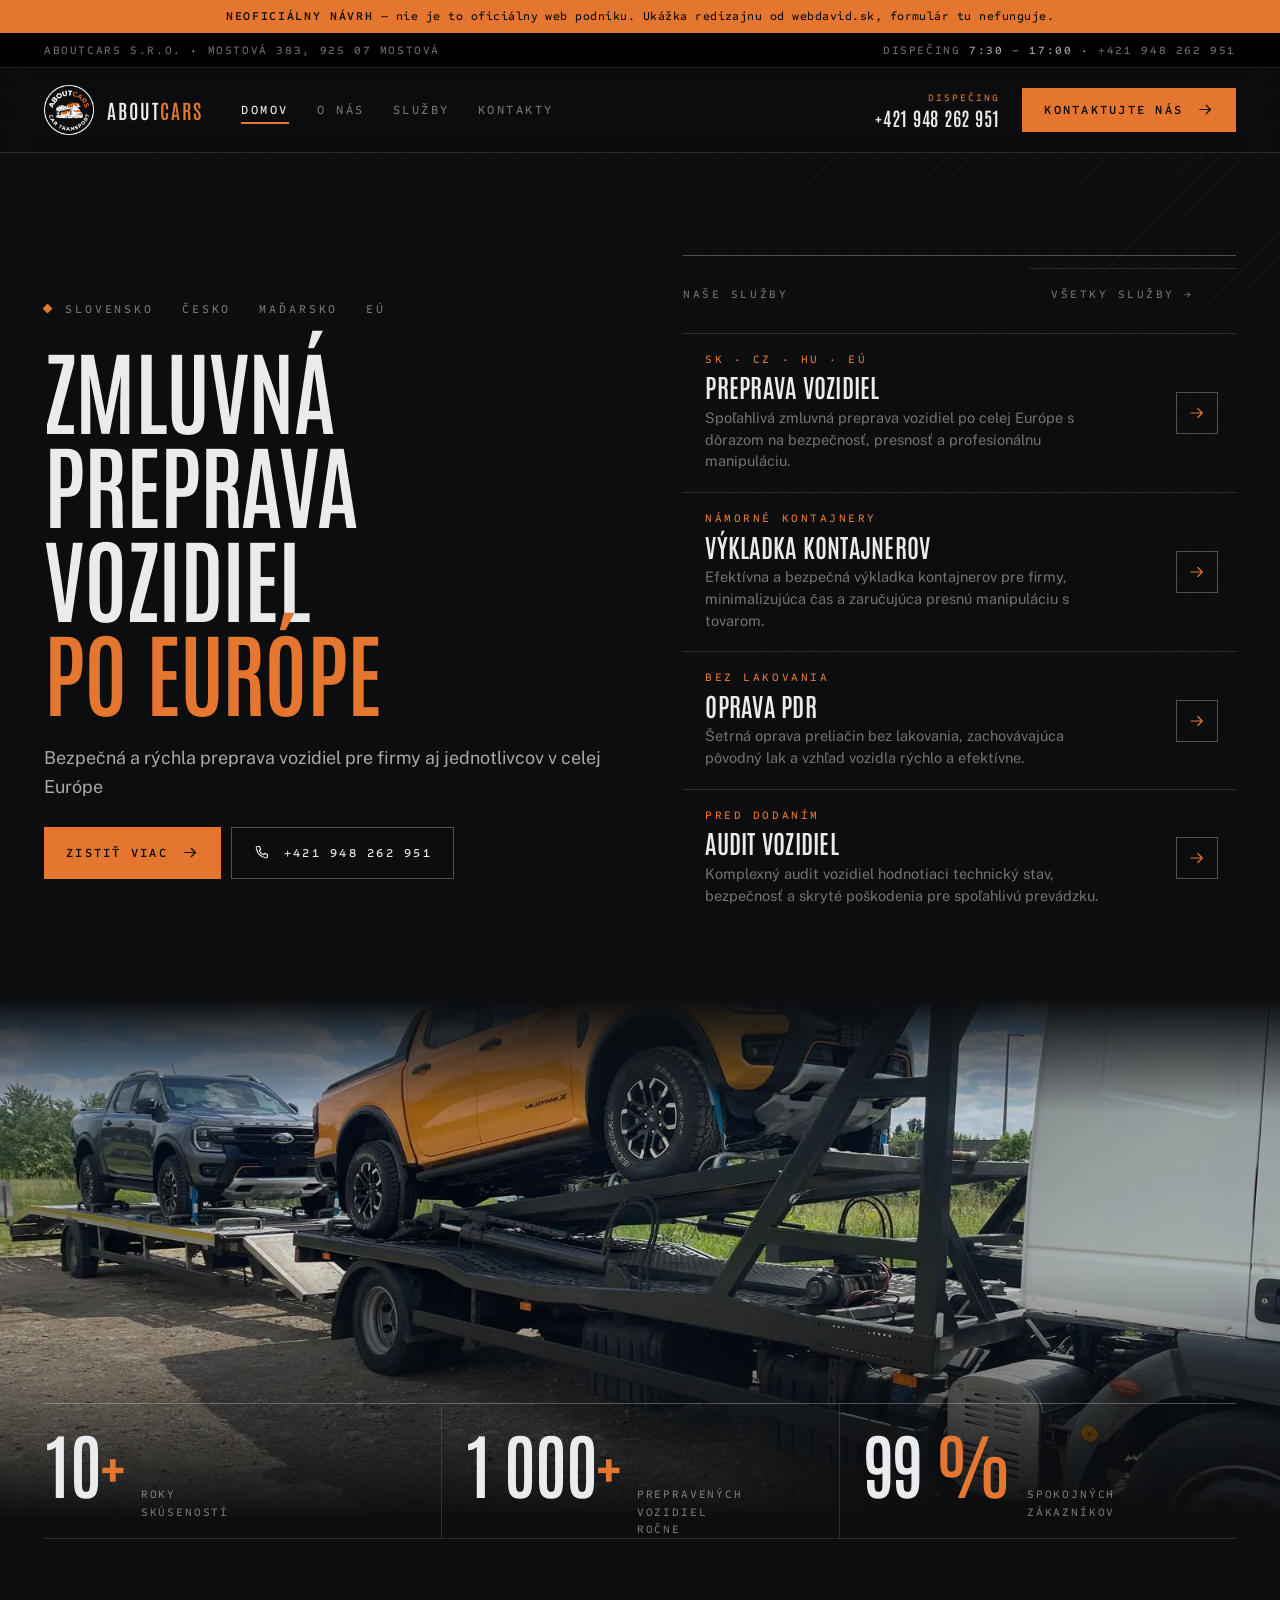
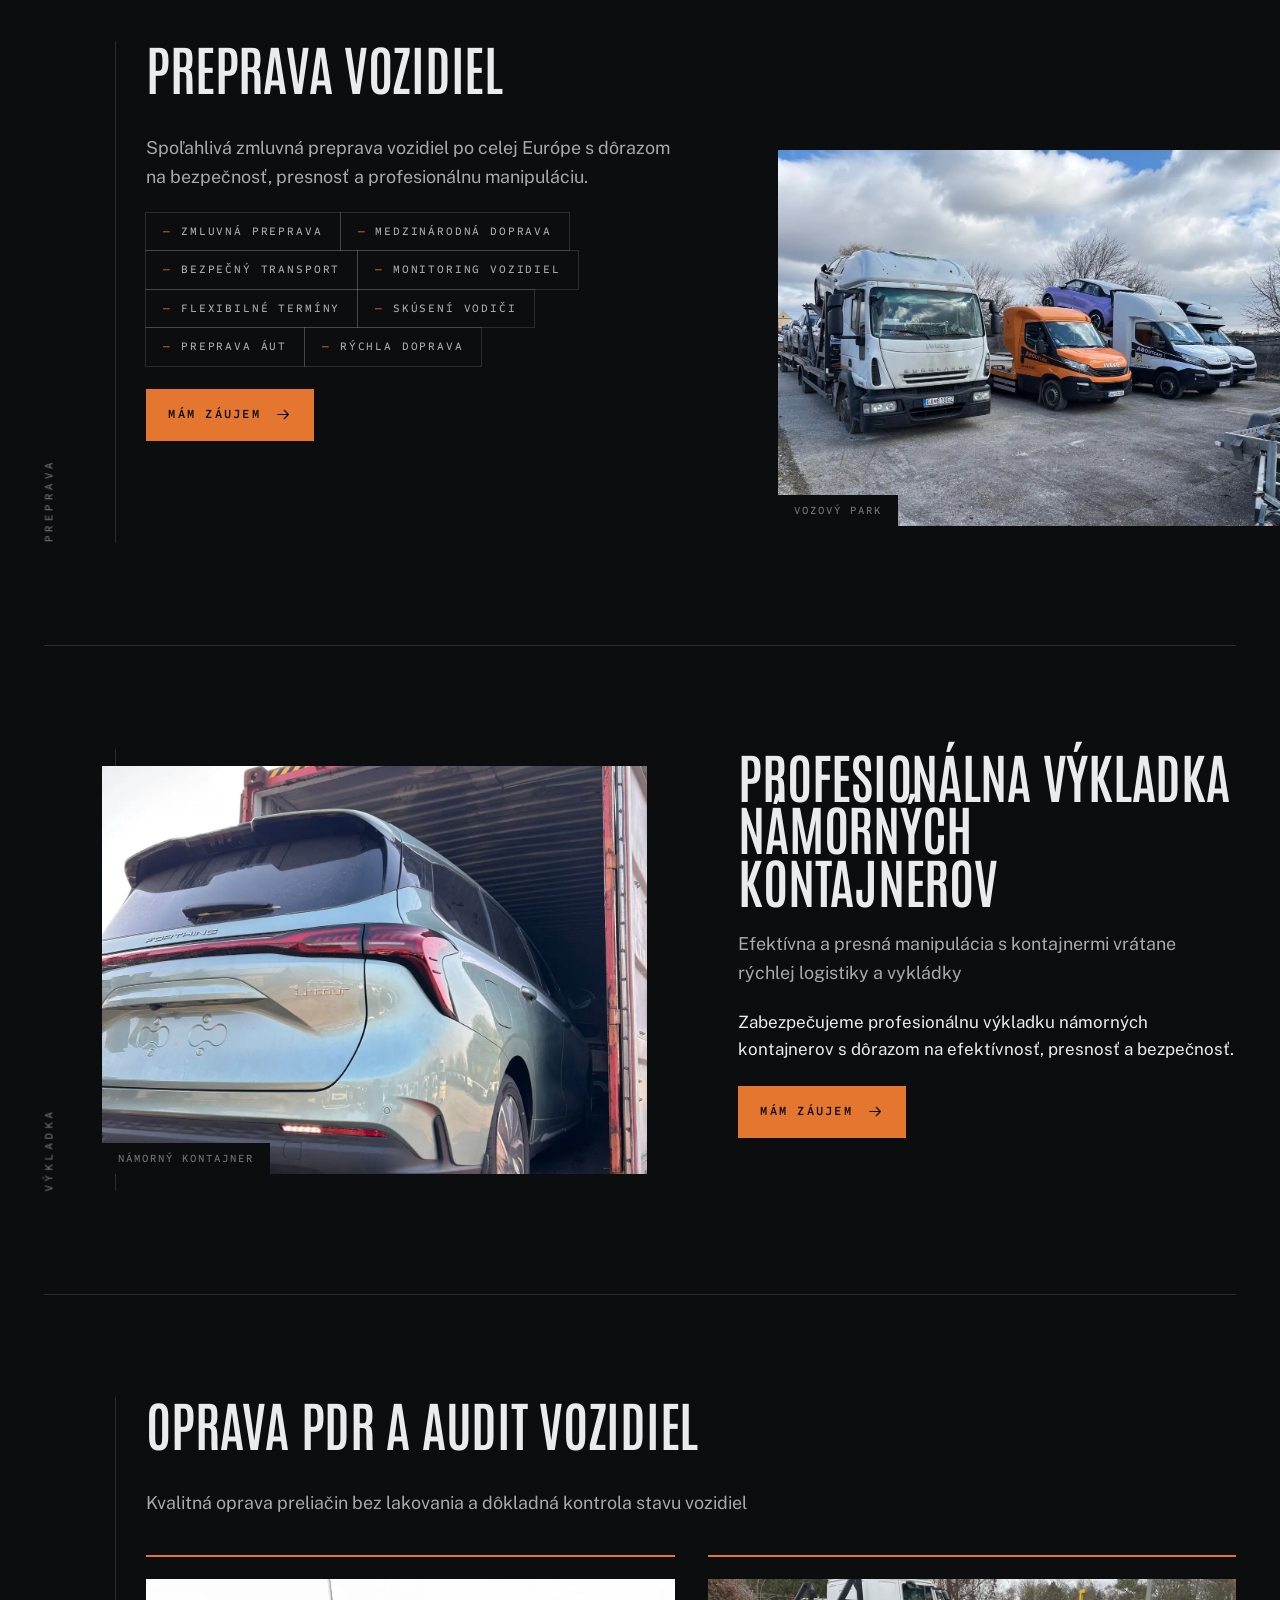
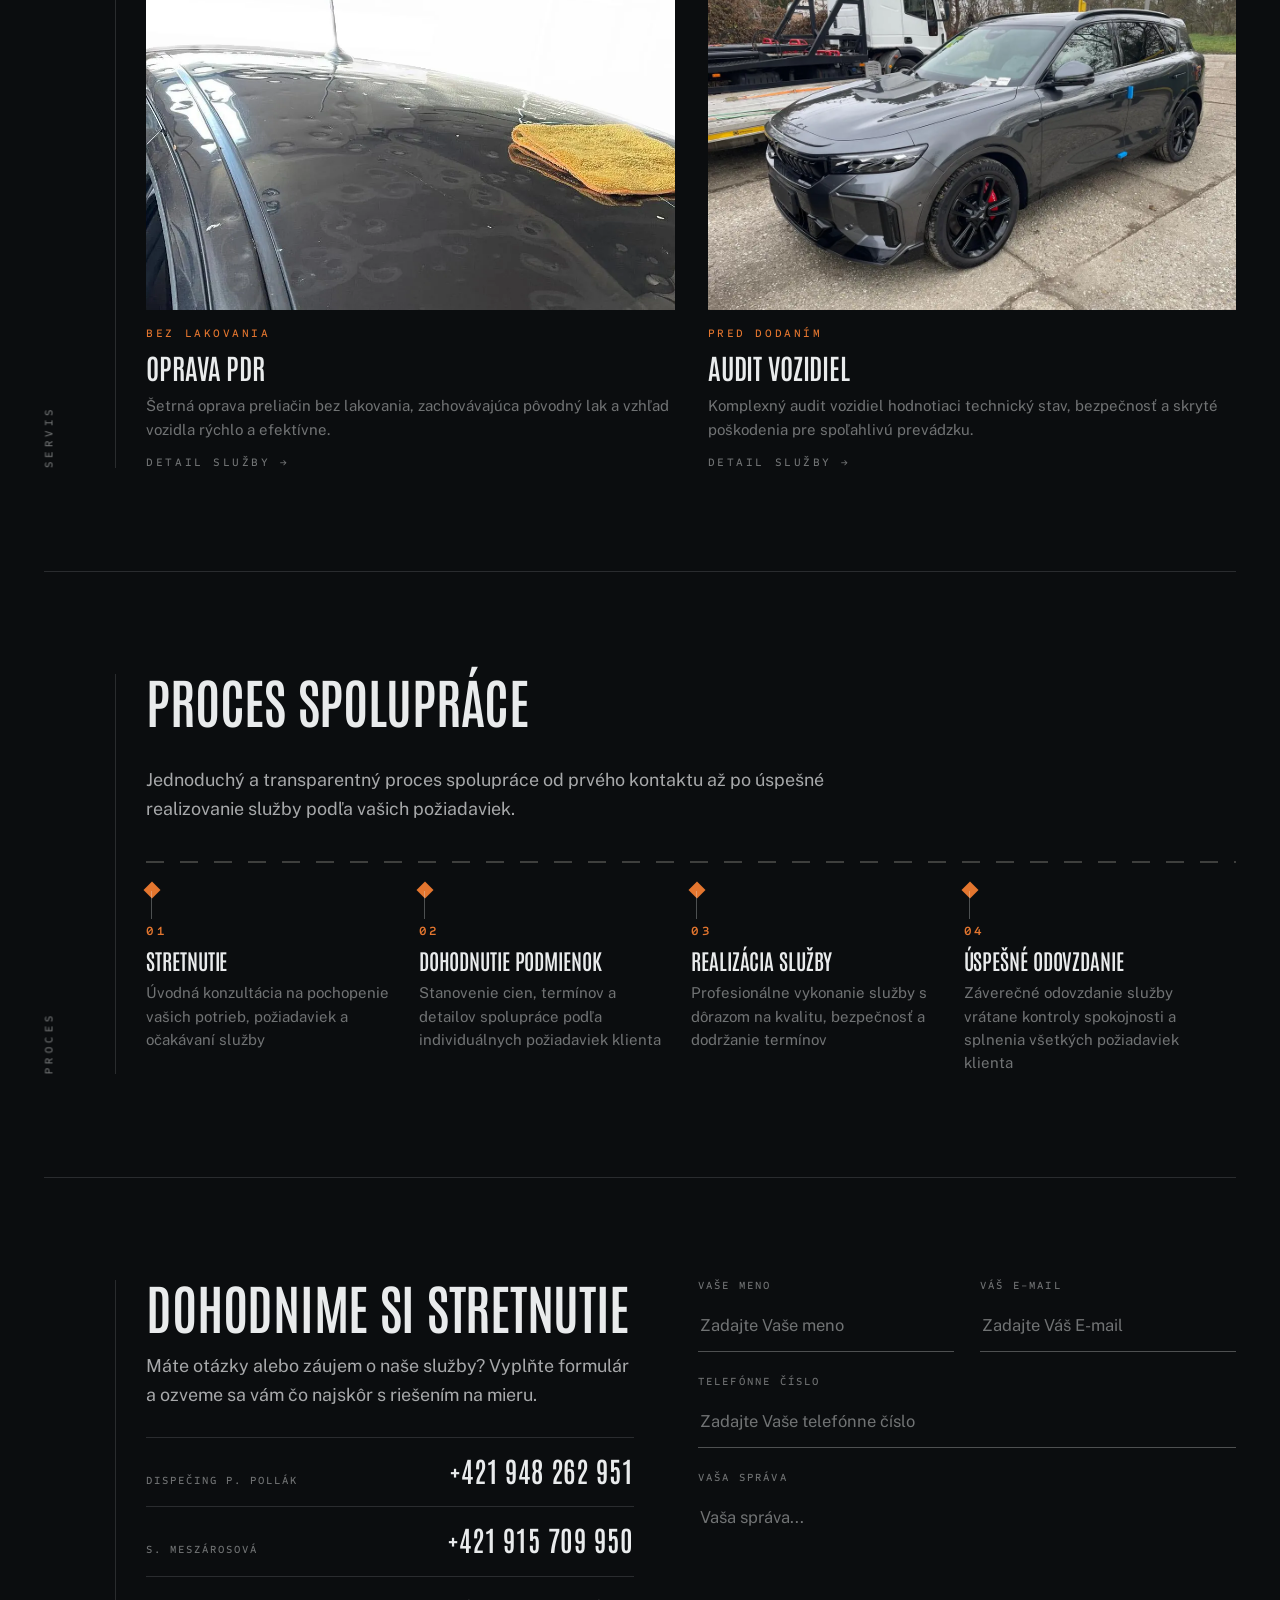
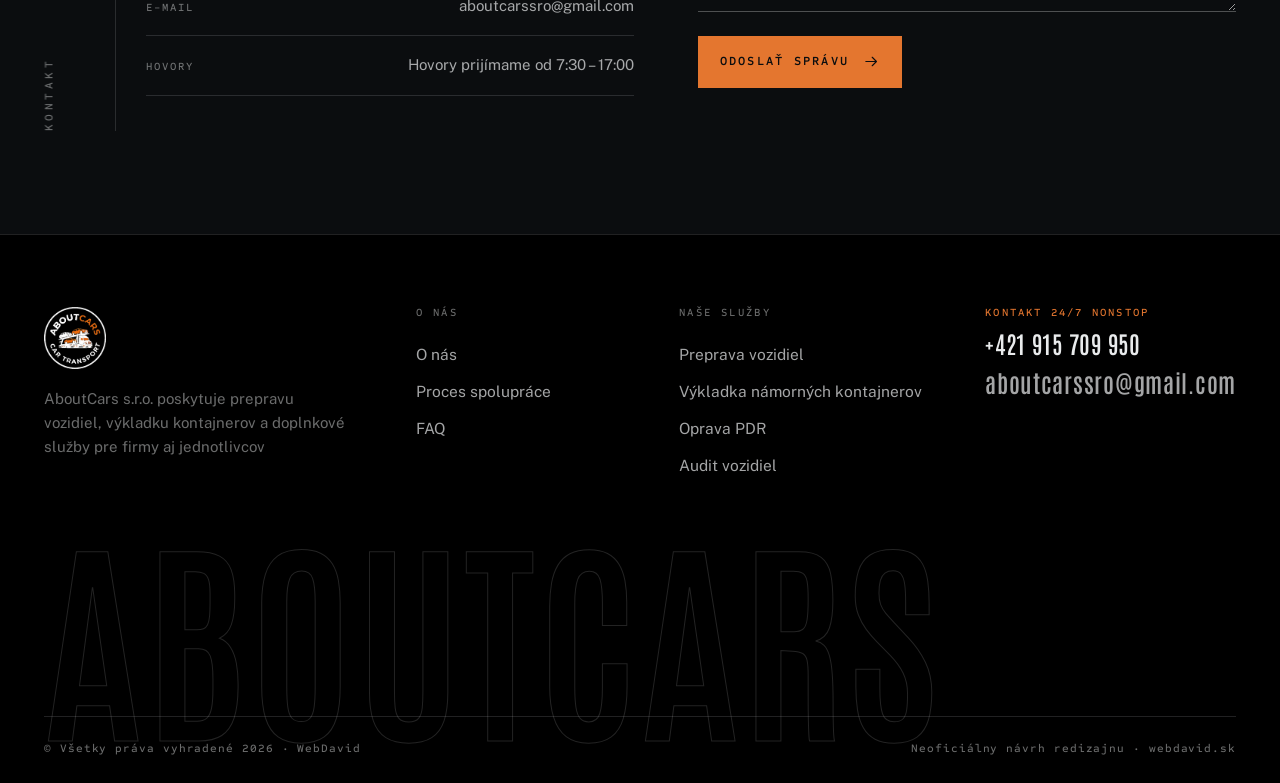
==== commit 32a29ee9: "Redizajn v2 — dispečerská tabuľa a ložná paluba Co-Authored-By: Claude Opus 5 <noreply@anthropic.com" ====
--- a/index.html
+++ b/index.html
@@ -1,138 +1,149 @@
 <!doctype html><html lang="sk"><meta charset="utf-8">
 <meta name="viewport" content="width=device-width,initial-scale=1,viewport-fit=cover">
 <meta name="robots" content="noindex, nofollow">
-<title>AboutCars · preprava vozidiel, výkladka kontajnerov, oprava PDR — neoficiálny návrh</title>
+<title>AboutCars · zmluvná preprava vozidiel po Európe — neoficiálny návrh</title>
 <meta name="description" content="AboutCars s.r.o. poskytuje prepravu vozidiel, výkladku kontajnerov a doplnkové služby pre firmy aj jednotlivcov">
-<meta name="theme-color" content="#0e1013">
-<meta property="og:title" content="AboutCars · preprava vozidiel, výkladka kontajnerov, oprava PDR — neoficiálny návrh">
+<meta name="theme-color" content="#0b0d0f">
+<meta property="og:title" content="AboutCars · zmluvná preprava vozidiel po Európe — neoficiálny návrh">
 <meta property="og:description" content="AboutCars s.r.o. poskytuje prepravu vozidiel, výkladku kontajnerov a doplnkové služby pre firmy aj jednotlivcov">
 <meta property="og:image" content="assets/img/hero-autoprepravnik.webp">
 <meta property="og:locale" content="sk_SK">
 <link rel="icon" type="image/png" sizes="32x32" href="favicon-32.png">
 <link rel="apple-touch-icon" href="apple-touch-icon.png">
 <link rel="preconnect" href="https://fonts.googleapis.com"><link rel="preconnect" href="https://fonts.gstatic.com" crossorigin>
-<link rel="stylesheet" href="https://fonts.googleapis.com/css2?family=Chakra+Petch:wght@500;600;700&family=IBM+Plex+Sans:ital,wght@0,400;0,500;0,600;1,400&display=swap">
+<link rel="stylesheet" href="https://fonts.googleapis.com/css2?family=Antonio:wght@400;500;600;700&family=Public+Sans:ital,wght@0,400;0,500;0,600;1,400&family=Sometype+Mono:wght@400;500;600&display=swap">
 <link rel="stylesheet" href="assets/css/style.css">
 <script type="application/ld+json">{"@context": "https://schema.org", "@type": "LocalBusiness", "name": "AboutCars s.r.o.", "description": "AboutCars s.r.o. poskytuje prepravu vozidiel, výkladku kontajnerov a doplnkové služby pre firmy aj jednotlivcov", "url": "https://aboutcars.sk/", "telephone": "+421948262951", "email": "aboutcarssro@gmail.com", "vatID": "SK2122026104", "taxID": "2122026104", "identifier": {"@type": "PropertyValue", "propertyID": "IČO", "value": "55583598"}, "address": {"@type": "PostalAddress", "streetAddress": "Mostová 383", "postalCode": "925 07", "addressLocality": "Mostová", "addressCountry": "SK"}, "areaServed": ["Slovensko", "Česko", "Maďarsko", "Európa"], "makesOffer": [{"@type": "Offer", "itemOffered": {"@type": "Service", "name": "Preprava vozidiel"}}, {"@type": "Offer", "itemOffered": {"@type": "Service", "name": "Výkladka kontajnerov"}}, {"@type": "Offer", "itemOffered": {"@type": "Service", "name": "Oprava PDR"}}, {"@type": "Offer", "itemOffered": {"@type": "Service", "name": "Audit vozidiel"}}]}</script>
 <body>
-<svg width="0" height="0" style="position:absolute" aria-hidden="true"><defs><symbol id="i-phone" viewBox="0 0 24 24"><path d="M6.6 3.5h2.6l1.6 4.3-2 1.3a11.5 11.5 0 0 0 6.1 6.1l1.3-2 4.3 1.6v2.6a2 2 0 0 1-2.2 2A17 17 0 0 1 4.6 5.7a2 2 0 0 1 2-2.2z"/></symbol><symbol id="i-arrow" viewBox="0 0 24 24"><path d="M5 12h14M13 6l6 6-6 6"/></symbol><symbol id="i-mail" viewBox="0 0 24 24"><rect x="3" y="5.5" width="18" height="13" rx="1.5"/><path d="M3.5 7l8.5 6 8.5-6"/></symbol><symbol id="i-clock" viewBox="0 0 24 24"><circle cx="12" cy="12" r="8.5"/><path d="M12 7.5V12l3 2"/></symbol><symbol id="i-pin" viewBox="0 0 24 24"><path d="M12 21s-6.5-6.1-6.5-11a6.5 6.5 0 0 1 13 0c0 4.9-6.5 11-6.5 11z"/><circle cx="12" cy="10" r="2.3"/></symbol></defs></svg>
+<svg width="0" height="0" style="position:absolute" aria-hidden="true"><defs><symbol id="i-phone" viewBox="0 0 24 24"><path d="M6.6 3.5h2.6l1.6 4.3-2 1.3a11.5 11.5 0 0 0 6.1 6.1l1.3-2 4.3 1.6v2.6a2 2 0 0 1-2.2 2A17 17 0 0 1 4.6 5.7a2 2 0 0 1 2-2.2z"/></symbol><symbol id="i-arrow" viewBox="0 0 24 24"><path d="M4 12h15M13 6l6 6-6 6"/></symbol><symbol id="i-mail" viewBox="0 0 24 24"><rect x="3" y="5.5" width="18" height="13"/><path d="M3.5 7l8.5 6 8.5-6"/></symbol><symbol id="i-clock" viewBox="0 0 24 24"><circle cx="12" cy="12" r="8.5"/><path d="M12 7.5V12l3 2"/></symbol><symbol id="i-pin" viewBox="0 0 24 24"><path d="M12 21s-6.5-6.1-6.5-11a6.5 6.5 0 0 1 13 0c0 4.9-6.5 11-6.5 11z"/><circle cx="12" cy="10" r="2.3"/></symbol></defs></svg>
 <p class="demo"><b>Neoficiálny návrh</b> — nie je to oficiálny web podniku. Ukážka redizajnu od webdavid.sk, formulár tu nefunguje.</p>
+<div class="strip"><div class="wrap strip__in">
+  <span>AboutCars s.r.o. <b>·</b> Mostová 383, 925 07 Mostová</span>
+  <span>Dispečing <b>7:30 – 17:00</b> <b>·</b> <a class="ulink" href="tel:+421948262951">+421 948 262 951</a></span>
+</div></div>
 <header class="top">
   <div class="wrap top__in">
     <a class="logo" href="./" aria-label="AboutCars — domov"><img src="assets/img/logo-aboutcars.webp" width="327" height="328" alt="AboutCars — Car Transport"><span>ABOUT<em>CARS</em></span></a>
     <nav class="nav" id="nav" aria-label="Hlavná navigácia"><a href="./" aria-current="page">Domov</a><a href="o-nas/">O nás</a><a href="sluzby/">Služby</a><a href="kontakty/">Kontakty</a></nav>
-    <a class="top__tel num" href="tel:+421948262951"><svg class="i" aria-hidden="true"><use href="#i-phone"/></svg>+421 948 262 951</a>
-    <a class="btn btn--or" href="kontakty/">Kontaktujte nás</a>
-    <button class="burger" type="button" aria-controls="nav" aria-expanded="false" aria-label="Menu"><span></span></button>
+    <div class="top__end">
+      <a class="top__tel" href="tel:+421948262951"><small>Dispečing</small><b class="num">+421 948 262 951</b></a>
+      <a class="btn btn--or" href="kontakty/">Kontaktujte nás <svg class="i" aria-hidden="true"><use href="#i-arrow"/></svg></a>
+      <button class="burger" type="button" aria-controls="nav" aria-expanded="false" aria-label="Menu"><span></span></button>
+    </div>
   </div>
 </header>
 <main>
-
-<section class="hero" aria-label="Úvod">
-  <div class="wrap">
-    <div class="hero__sheet">
-      <img class="hero__bg" src="assets/img/hero-autoprepravnik.webp" width="1600" height="1200" alt="Autoprepravník AboutCars s naloženými pickupmi" fetchpriority="high">
-      <img class="stamp" src="assets/img/logo-aboutcars.webp" width="327" height="328" alt="" aria-hidden="true">
-      <div class="fields">
-        <div class="field-card">
-          <p class="lbl">AboutCars s.r.o.</p>
-          <h1>Zmluvná preprava vozidiel po Európe</h1>
-          <p class="lead">Bezpečná a rýchla preprava vozidiel pre firmy aj jednotlivcov v celej Európe</p>
-          <div class="acts"><a class="btn btn--or" href="service/preprava-vozidiel/">Zistiť viac <svg class="i" aria-hidden="true"><use href="#i-arrow"/></svg></a><a class="btn btn--line num" href="tel:+421948262951"><svg class="i" aria-hidden="true"><use href="#i-phone"/></svg>+421 948 262 951</a></div>
-        </div>
-        <div class="field-card field-card--alt">
-          <p class="lbl">Výkladka</p>
-          <h2>Profesionálna výkladka námorných kontajnerov</h2>
-          <p>Efektívna a presná manipulácia s kontajnermi vrátane rýchlej logistiky a vykládky</p>
-          <a class="more" href="service/vykladka-namornych-kontajnerov/">Zistiť viac <svg class="i" aria-hidden="true"><use href="#i-arrow"/></svg></a>
-        </div>
-        <div class="field-card field-card--alt">
-          <p class="lbl">PDR a audit</p>
-          <svg class="diagram" viewBox="0 0 220 104" aria-hidden="true" fill="none" stroke="currentColor" stroke-width="1.4" stroke-linejoin="round">
-<path d="M30 14c14-5 44-7 84-7 36 0 62 3 76 9 13 6 20 19 20 36s-7 30-20 36c-14 6-40 9-76 9-40 0-70-2-84-7C17 85 10 71 10 52s7-33 20-38z"/>
-<path d="M150 21l20 9v44l-20 9zM60 23l-15 8v42l15 8z"/><path d="M60 23h90M60 81h90"/>
-<path d="M38 7h24M156 7h24M38 97h24M156 97h24" stroke-width="4" stroke-linecap="round"/>
-<g stroke="#d16527" stroke-width="1.6"><circle cx="104" cy="40" r="7"/><path d="M104 35v10M99 40h10"/><circle cx="186" cy="64" r="7"/><path d="M186 59v10M181 64h10"/><circle cx="30" cy="68" r="7"/><path d="M30 63v10M25 68h10"/></g></svg>
-          <h2>Oprava PDR a audit vozidiel</h2>
-          <p>Kvalitná oprava preliačin bez lakovania a dôkladná kontrola stavu vozidiel</p>
-          <a class="more" href="kontakty/">Kontaktujte nás <svg class="i" aria-hidden="true"><use href="#i-arrow"/></svg></a>
-        </div>
+<section class="hero" aria-labelledby="h1">
+  <div class="wrap hero__in">
+    <div class="hero__copy">
+      <p class="hero__route"><i></i>Slovensko<s></s>Česko<s></s>Maďarsko<s></s>EÚ</p>
+      <h1 id="h1">Zmluvná preprava vozidiel <em>po Európe</em></h1>
+      <p class="lead">Bezpečná a rýchla preprava vozidiel pre firmy aj jednotlivcov v celej Európe</p>
+      <div class="hero__acts">
+        <a class="btn btn--or" href="service/preprava-vozidiel/">Zistiť viac <svg class="i" aria-hidden="true"><use href="#i-arrow"/></svg></a>
+        <a class="btn btn--line num" href="tel:+421948262951"><svg class="i" aria-hidden="true"><use href="#i-phone"/></svg>+421 948 262 951</a>
       </div>
     </div>
-    <div class="stats">
-      <div class="stat"><b class="num">10<em>+</em></b><span>Roky skúseností</span></div>
-      <div class="stat"><b class="num">1&nbsp;000<em>+</em></b><span>Prepravených vozidiel ročne</span></div>
-      <div class="stat"><b class="num">99<em>&nbsp;%</em></b><span>Spokojných zákazníkov</span></div>
-    </div>
+    <div class="board"><div class="board__head"><span class="code">Naše služby</span><a class="code ulink" href="sluzby/">Všetky služby →</a></div><a href="service/preprava-vozidiel/">
+      <span class="code code--or meta">SK · CZ · HU · EÚ</span>
+      <h3>Preprava vozidiel</h3>
+      <p>Spoľahlivá zmluvná preprava vozidiel po celej Európe s dôrazom na bezpečnosť, presnosť a profesionálnu manipuláciu.</p>
+      <span class="go"><svg class="i" aria-hidden="true"><use href="#i-arrow"/></svg></span>
+    </a><a href="service/vykladka-namornych-kontajnerov/">
+      <span class="code code--or meta">Námorné kontajnery</span>
+      <h3>Výkladka kontajnerov</h3>
+      <p>Efektívna a bezpečná výkladka kontajnerov pre firmy, minimalizujúca čas a zaručujúca presnú manipuláciu s tovarom.</p>
+      <span class="go"><svg class="i" aria-hidden="true"><use href="#i-arrow"/></svg></span>
+    </a><a href="service/oprava-pdr/">
+      <span class="code code--or meta">Bez lakovania</span>
+      <h3>Oprava PDR</h3>
+      <p>Šetrná oprava preliačin bez lakovania, zachovávajúca pôvodný lak a vzhľad vozidla rýchlo a efektívne.</p>
+      <span class="go"><svg class="i" aria-hidden="true"><use href="#i-arrow"/></svg></span>
+    </a><a href="service/audit-vozidiel/">
+      <span class="code code--or meta">Pred dodaním</span>
+      <h3>Audit vozidiel</h3>
+      <p>Komplexný audit vozidiel hodnotiaci technický stav, bezpečnosť a skryté poškodenia pre spoľahlivú prevádzku.</p>
+      <span class="go"><svg class="i" aria-hidden="true"><use href="#i-arrow"/></svg></span>
+    </a></div>
   </div>
 </section>
-<section class="sec" id="nase-sluzby" aria-labelledby="svc-h">
+<div class="banner"><img src="assets/img/hero-autoprepravnik.webp" width="1600" height="1200" alt="Autoprepravník AboutCars s naloženými pickupmi" fetchpriority="high"></div>
+<div class="wrap"><div class="stats">
+  <div><b class="num">10<em>+</em></b><span>Roky skúseností</span></div>
+  <div><b class="num">1 000<em>+</em></b><span>Prepravených vozidiel ročne</span></div>
+  <div><b class="num">99<em>&nbsp;%</em></b><span>Spokojných zákazníkov</span></div>
+</div></div><div class="wrap"><section class="lane lane--line">
+  <div class="lane__rail" aria-hidden="true"><span>Preprava</span></div>
+  <div class="lane__body"><h2>Preprava vozidiel</h2>
+      <div class="spot">
+        <div class="spot__copy">
+          <p class="lead">Spoľahlivá zmluvná preprava vozidiel po celej Európe s dôrazom na bezpečnosť, presnosť a profesionálnu manipuláciu.</p>
+          <ul class="tags"><li>Zmluvná preprava</li><li>Medzinárodná doprava</li><li>Bezpečný transport</li><li>Monitoring vozidiel</li><li>Flexibilné termíny</li><li>Skúsení vodiči</li><li>Preprava áut</li><li>Rýchla doprava</li></ul>
+          <a class="btn btn--or" href="kontakty/">Mám záujem <svg class="i" aria-hidden="true"><use href="#i-arrow"/></svg></a>
+        </div>
+        <figure class="spot__media bleed-r"><img src="assets/img/vozovy-park.webp" width="1300" height="975" alt="Vozový park AboutCars — autoprepravníky a dodávky na parkovisku" loading="lazy"><figcaption>Vozový park</figcaption></figure>
+      </div></div>
+</section><section class="lane lane--line">
+  <div class="lane__rail" aria-hidden="true"><span>Výkladka</span></div>
+  <div class="lane__body"><div class="spot">
+        <figure class="spot__media bleed-l"><img src="assets/img/vykladka-kontajnera.webp" width="1400" height="1125" alt="Nové auto pri vykladaní z námorného kontajnera" loading="lazy"><figcaption>Námorný kontajner</figcaption></figure>
+        <div class="spot__copy">
+          <h2>Profesionálna výkladka námorných kontajnerov</h2>
+          <p class="lead">Efektívna a presná manipulácia s kontajnermi vrátane rýchlej logistiky a vykládky</p>
+          <p>Zabezpečujeme profesionálnu výkladku námorných kontajnerov s dôrazom na efektívnosť, presnosť a bezpečnosť.</p>
+          <a class="btn btn--or" href="kontakty/">Mám záujem <svg class="i" aria-hidden="true"><use href="#i-arrow"/></svg></a>
+        </div>
+      </div></div>
+</section><section class="lane lane--line">
+  <div class="lane__rail" aria-hidden="true"><span>Servis</span></div>
+  <div class="lane__body"><h2>Oprava PDR a audit vozidiel</h2>
+      <p class="lead">Kvalitná oprava preliačin bez lakovania a dôkladná kontrola stavu vozidiel</p>
+      <div class="duo">
+        <a href="service/oprava-pdr/"><img src="assets/img/oprava-pdr.webp" width="1200" height="656" alt="Strecha auta s preliačinami po krupobití pred opravou PDR" loading="lazy"><span class="code code--or">Bez lakovania</span><h3>Oprava PDR</h3><p>Šetrná oprava preliačin bez lakovania, zachovávajúca pôvodný lak a vzhľad vozidla rýchlo a efektívne.</p><span class="code">Detail služby →</span></a>
+        <a href="service/audit-vozidiel/"><img src="assets/img/audit-vozidla.webp" width="1200" height="900" alt="Tmavosivé SUV pripravené na kontrolu stavu vozidla" loading="lazy"><span class="code code--or">Pred dodaním</span><h3>Audit vozidiel</h3><p>Komplexný audit vozidiel hodnotiaci technický stav, bezpečnosť a skryté poškodenia pre spoľahlivú prevádzku.</p><span class="code">Detail služby →</span></a>
+      </div></div>
+</section><section class="lane lane--line" id="proces-spoluprace">
+  <div class="lane__rail" aria-hidden="true"><span>Proces</span></div>
+  <div class="lane__body"><h2 id="proc-h">Proces spolupráce</h2>
+    <p class="lead">Jednoduchý a transparentný proces spolupráce od prvého kontaktu až po úspešné realizovanie služby podľa vašich požiadaviek.</p>
+    <ol class="route"><li><b>01</b><h3>Stretnutie</h3><p>Úvodná konzultácia na pochopenie vašich potrieb, požiadaviek a očakávaní služby</p></li><li><b>02</b><h3>Dohodnutie podmienok</h3><p>Stanovenie cien, termínov a detailov spolupráce podľa individuálnych požiadaviek klienta</p></li><li><b>03</b><h3>Realizácia služby</h3><p>Profesionálne vykonanie služby s dôrazom na kvalitu, bezpečnosť a dodržanie termínov</p></li><li><b>04</b><h3>Úspešné odovzdanie</h3><p>Záverečné odovzdanie služby vrátane kontroly spokojnosti a splnenia všetkých požiadaviek klienta</p></li></ol></div>
+</section><section class="lane lane--line" id="kontakt">
+  <div class="lane__rail" aria-hidden="true"><span>Kontakt</span></div>
+  <div class="lane__body"><div class="dispatch">
+      <div>
+        <h2 id="form-h">Dohodnime si stretnutie</h2>
+        <p class="lead">Máte otázky alebo záujem o naše služby? Vyplňte formulár a ozveme sa vám čo najskôr s riešením na mieru.</p>
+        <ul class="calls">
+          <li><small>Dispečing P. Pollák</small><a class="num" href="tel:+421948262951">+421 948 262 951</a></li>
+          <li><small>S. Meszárosová</small><a class="num" href="tel:+421915709950">+421 915 709 950</a></li>
+          <li><small>E-mail</small><a class="small ulink" href="mailto:aboutcarssro@gmail.com">aboutcarssro@gmail.com</a></li>
+          <li><small>Hovory</small><span class="small">Hovory prijímame od 7:30 – 17:00</span></li>
+        </ul>
+      </div>
+      <div class="form" role="group" aria-label="Kontaktný formulár">
+        <div class="fld"><label for="f1">Vaše meno</label><input id="f1" name="vase-meno" placeholder="Zadajte Vaše meno" autocomplete="name"></div>
+        <div class="fld"><label for="f2">Váš e-mail</label><input id="f2" name="vas-email" type="email" placeholder="Zadajte Váš E-mail" autocomplete="email"></div>
+        <div class="fld full"><label for="f3">Telefónne číslo</label><input id="f3" name="telefonne-cislo" type="tel" placeholder="Zadajte Vaše telefónne číslo" autocomplete="tel"></div>
+        <div class="fld full"><label for="f4">Vaša správa</label><textarea id="f4" name="your-message" placeholder="Vaša správa..."></textarea></div>
+        <div class="full"><button class="btn btn--or" type="button" data-demo-send>Odoslať správu <svg class="i" aria-hidden="true"><use href="#i-arrow"/></svg></button></div>
+        <p class="form__note full" aria-live="polite"></p>
+      </div>
+    </div></div>
+</section></div></main>
+<footer class="foot">
   <div class="wrap">
-    <div class="head"><div><p class="lbl">Služby</p><h2 id="svc-h">Naše služby</h2></div><a class="more" href="sluzby/">Všetky služby <svg class="i" aria-hidden="true"><use href="#i-arrow"/></svg></a></div>
-    <div class="svc"><a href="service/preprava-vozidiel/"><figure><img src="assets/img/preprava-vozidiel.webp" width="1400" height="708" alt="Autoprepravník s naloženými pickupmi na zasneženej ceste" loading="lazy"></figure>
-      <div class="body"><h3>Preprava vozidiel</h3><p>Spoľahlivá zmluvná preprava vozidiel po celej Európe s dôrazom na bezpečnosť, presnosť a profesionálnu manipuláciu.</p><span class="more">Detail služby <svg class="i" aria-hidden="true"><use href="#i-arrow"/></svg></span></div></a><a href="service/vykladka-namornych-kontajnerov/"><figure><img src="assets/img/vykladka-kontajnera.webp" width="1400" height="1125" alt="Nové auto pri vykladaní z námorného kontajnera" loading="lazy"></figure>
-      <div class="body"><h3>Výkladka kontajnerov</h3><p>Efektívna a bezpečná výkladka kontajnerov pre firmy, minimalizujúca čas a zaručujúca presnú manipuláciu s tovarom.</p><span class="more">Detail služby <svg class="i" aria-hidden="true"><use href="#i-arrow"/></svg></span></div></a><a href="service/oprava-pdr/"><figure><img src="assets/img/oprava-pdr.webp" width="1200" height="656" alt="Strecha auta s preliačinami po krupobití pred opravou PDR" loading="lazy"></figure>
-      <div class="body"><h3>Oprava PDR</h3><p>Šetrná oprava preliačin bez lakovania, zachovávajúca pôvodný lak a vzhľad vozidla rýchlo a efektívne.</p><span class="more">Detail služby <svg class="i" aria-hidden="true"><use href="#i-arrow"/></svg></span></div></a><a href="service/audit-vozidiel/"><figure><img src="assets/img/audit-vozidla.webp" width="1200" height="900" alt="Tmavosivé SUV pripravené na kontrolu stavu vozidla" loading="lazy"></figure>
-      <div class="body"><h3>Audit vozidiel</h3><p>Komplexný audit vozidiel hodnotiaci technický stav, bezpečnosť a skryté poškodenia pre spoľahlivú prevádzku.</p><span class="more">Detail služby <svg class="i" aria-hidden="true"><use href="#i-arrow"/></svg></span></div></a></div>
-  </div>
-</section>
-<section class="sec on-night" aria-labelledby="sp1">
-  <div class="wrap spot">
-    <div class="spot__media"><img src="assets/img/vozovy-park.webp" width="1300" height="975" alt="Vozový park AboutCars — autoprepravníky a dodávky na parkovisku" loading="lazy"></div>
-    <div class="spot__copy">
-      <p class="lbl">Služba</p>
-      <h2 id="sp1">Preprava vozidiel</h2>
-      <ul class="check"><li>Zmluvná preprava</li><li>Preprava áut</li><li>Bezpečný transport</li><li>Skúsení vodiči</li></ul>
-      <a class="btn btn--or" href="kontakty/">Mám záujem <svg class="i" aria-hidden="true"><use href="#i-arrow"/></svg></a>
+    <div class="foot__in">
+      <div><a class="logo" href="./" aria-label="Domov"><img src="assets/img/logo-aboutcars.webp" width="327" height="328" alt="AboutCars — Car Transport" loading="lazy"></a>
+        <p>AboutCars s.r.o. poskytuje prepravu vozidiel, výkladku kontajnerov a doplnkové služby pre firmy aj jednotlivcov</p></div>
+      <div><h3>O nás</h3><ul><li><a class="ulink" href="o-nas/">O nás</a></li><li><a class="ulink" href="o-nas/#proces-spoluprace">Proces spolupráce</a></li><li><a class="ulink" href="o-nas/#casto-kladene-otazky">FAQ</a></li></ul></div>
+      <div><h3>Naše služby</h3><ul><li><a class="ulink" href="service/preprava-vozidiel/">Preprava vozidiel</a></li><li><a class="ulink" href="service/vykladka-namornych-kontajnerov/">Výkladka námorných kontajnerov</a></li><li><a class="ulink" href="service/oprava-pdr/">Oprava PDR</a></li><li><a class="ulink" href="service/audit-vozidiel/">Audit vozidiel</a></li></ul></div>
+      <div class="foot__tel"><small>Kontakt 24/7 NONSTOP</small><a class="num" href="tel:+421915709950">+421 915 709 950</a>
+        <ul><li><a class="ulink" href="mailto:aboutcarssro@gmail.com">aboutcarssro@gmail.com</a></li></ul></div>
     </div>
-  </div>
-</section>
-<section class="sec" aria-labelledby="sp2">
-  <div class="wrap spot spot--rev">
-    <div class="spot__media"><img src="assets/img/vykladka-kontajnera.webp" width="1400" height="1125" alt="Nové auto pri vykladaní z námorného kontajnera" loading="lazy"></div>
-    <div class="spot__copy">
-      <p class="lbl">Služba</p>
-      <h2 id="sp2">Výkladka námorných kontajnerov</h2>
-      <p class="lead">Zabezpečujeme profesionálnu výkladku námorných kontajnerov s dôrazom na efektívnosť, presnosť a bezpečnosť.</p>
-      <a class="btn btn--or" href="kontakty/">Mám záujem <svg class="i" aria-hidden="true"><use href="#i-arrow"/></svg></a>
-    </div>
-  </div>
-</section>
-<section class="sec sec--sheet" id="proces-spoluprace" aria-labelledby="proc-h">
-  <div class="wrap">
-    <div class="head"><div><p class="lbl">Proces</p><h2 id="proc-h">Proces spolupráce</h2></div><p class="lead">Jednoduchý a transparentný proces spolupráce od prvého kontaktu až po úspešné realizovanie služby podľa vašich požiadaviek.</p></div>
-    <ol class="steps"><li class="step"><b>01</b><h3>Stretnutie</h3><p>Úvodná konzultácia na pochopenie vašich potrieb, požiadaviek a očakávaní služby</p></li><li class="step"><b>02</b><h3>Dohodnutie podmienok</h3><p>Stanovenie cien, termínov a detailov spolupráce podľa individuálnych požiadaviek klienta</p></li><li class="step"><b>03</b><h3>Realizácia služby</h3><p>Profesionálne vykonanie služby s dôrazom na kvalitu, bezpečnosť a dodržanie termínov</p></li><li class="step"><b>04</b><h3>Úspešné odovzdanie</h3><p>Záverečné odovzdanie služby vrátane kontroly spokojnosti a splnenia všetkých požiadaviek klienta</p></li></ol>
-  </div>
-</section>
-<section class="sec on-night" id="kontakt" aria-labelledby="form-h">
-  <div class="wrap contact">
-    <div class="contact__copy">
-      <p class="lbl">Kontaktujte nás</p>
-      <h2 class="h2" id="form-h">Dohodnime si stretnutie</h2>
-      <p class="lead">Máte otázky alebo záujem o naše služby? Vyplňte formulár a ozveme sa vám čo najskôr s riešením na mieru.</p>
-      <a class="tel num" href="tel:+421948262951">+421 948 262 951</a>
-    </div>
-    <div class="form" role="group" aria-label="Kontaktný formulár">
-      <div class="fld"><label for="f1">Vaše meno</label><input id="f1" name="vase-meno" placeholder="Zadajte Vaše meno" autocomplete="name"></div>
-      <div class="fld"><label for="f2">Váš e-mail</label><input id="f2" name="vas-email" type="email" placeholder="Zadajte Váš E-mail" autocomplete="email"></div>
-      <div class="fld full"><label for="f3">Telefónne číslo</label><input id="f3" name="telefonne-cislo" type="tel" placeholder="Zadajte Vaše telefónne číslo" autocomplete="tel"></div>
-      <div class="fld full"><label for="f4">Vaša správa</label><textarea id="f4" name="your-message" placeholder="Vaša správa..."></textarea></div>
-      <button class="btn btn--or" type="button" data-demo-send>Odoslať správu <svg class="i" aria-hidden="true"><use href="#i-arrow"/></svg></button>
-      <p class="form__note full" aria-live="polite"></p>
-    </div>
-  </div>
-</section>
-</main>
-<footer class="foot on-night">
-  <div class="wrap foot__in">
-    <div><a class="logo" href="./" aria-label="Domov"><img src="assets/img/logo-aboutcars.webp" width="327" height="328" alt="AboutCars — Car Transport" loading="lazy"></a>
-      <p>AboutCars s.r.o. poskytuje prepravu vozidiel, výkladku kontajnerov a doplnkové služby pre firmy aj jednotlivcov</p></div>
-    <div><h4>O nás</h4><ul><li><a class="ulink" href="o-nas/">O nás</a></li><li><a class="ulink" href="o-nas/#proces-spoluprace">Proces spolupráce</a></li><li><a class="ulink" href="o-nas/#casto-kladene-otazky">FAQ</a></li></ul></div>
-    <div><h4>Naše služby</h4><ul><li><a class="ulink" href="service/preprava-vozidiel/">Preprava vozidiel</a></li><li><a class="ulink" href="service/vykladka-namornych-kontajnerov/">Výkladka námorných kontajnerov</a></li><li><a class="ulink" href="service/oprava-pdr/">Oprava PDR</a></li><li><a class="ulink" href="service/audit-vozidiel/">Audit vozidiel</a></li></ul></div>
-    <div class="foot__tel"><small>Kontakt 24/7 NONSTOP</small><a class="num" href="tel:+421915709950">+421 915 709 950</a></div>
+    <p class="wordmark" aria-hidden="true">ABOUTCARS</p>
     <div class="foot__legal"><span>© Všetky práva vyhradené 2026 · <a class="ulink" href="https://webdavid.sk">WebDavid</a></span><span>Neoficiálny návrh redizajnu · webdavid.sk</span></div>
   </div>
 </footer>
-<div class="mbar"><a class="btn btn--or" href="tel:+421948262951"><svg class="i" aria-hidden="true"><use href="#i-phone"/></svg>Zavolať</a><a class="btn btn--line" href="kontakty/">Kontakty</a></div>
+<div class="mbar"><a class="btn btn--or" href="tel:+421948262951"><svg class="i" aria-hidden="true"><use href="#i-phone"/></svg>Zavolať</a><a class="btn" href="kontakty/">Kontakty</a></div>
 <script src="assets/js/main.js" defer></script>
 </body></html>
--- a/assets/css/style.css
+++ b/assets/css/style.css
@@ -1,298 +1,305 @@
-/* AboutCars s.r.o. — redizajn (neoficiálny návrh), celý web v tmavom režime
-   Koncept: preberací protokol vozidla v tmavom režime. Tmavé vrstvy ako asfalt a karbón (ich #121212),
-   polia s popiskami, kontrolné zoznamy s odškrtnutím, logo ako pečiatka, oranžová z loga ako farba tlače.
-   Poradie: tokeny → základ → komponenty → sekcie → podstránky → responzívne. */
+/* AboutCars s.r.o. — redizajn (neoficiálny návrh), tmavý režim
+   Koncept: DISPEČERSKÁ TABUĽA A LOŽNÁ PALUBA.
+   Stránka nemá karty ani mriežky — je postavená z „dráh“ (lane): úzky ľavý pruh so zvislým
+   označením sekcie a vlasovou linkou, vedľa neho obsah na celú šírku. Služby sú riadky
+   dispečerskej tabule, proces je trasa s kilometrovníkmi, kontakty sú volací list dispečingu.
+   Žiadne zaoblenia, žiadne tiene, len vlasové linky a oranžová značka.
+   Poradie: tokeny → základ → prvky → hlavička → domov → dráhy → podstránky → pätička → responzívne. */
 
 :root{
-  --paper:#0e1013; --sheet:#16191e; --sheet-2:#1c2026; --alt:#121519;
-  --ink:#eceef0; --ink-2:rgba(236,238,240,.74); --ink-3:rgba(236,238,240,.52);
-  --line:rgba(236,238,240,.11); --line-2:rgba(236,238,240,.2);
-  --or:#e0763a; --or-d:#c4561b; --or-t:rgba(224,118,58,.2);
-  --night:#08090b; --night-2:#121519; --night-3:#1c2026;
-  --on-night:#eceef0; --on-night-2:rgba(236,238,240,.72); --night-line:rgba(236,238,240,.12);
-  --f-d:"Chakra Petch","Bahnschrift","Arial Narrow",sans-serif;
-  --f-t:"IBM Plex Sans",system-ui,-apple-system,"Segoe UI",sans-serif;
-  --w:1240px; --g:clamp(16px,4vw,40px); --r:6px;
+  --bg:#0b0d0f; --bg-2:#111417; --bg-3:#171b1f; --bg-4:#1e2328;
+  --ink:#e9ebec; --ink-2:rgba(233,235,236,.7); --ink-3:rgba(233,235,236,.46);
+  --line:rgba(233,235,236,.14); --line-2:rgba(233,235,236,.3);
+  --or:#e4762f; --or-d:#c2551a; --or-t:rgba(228,118,47,.14);
+  --mark:rgba(240,234,222,.5);
+  --f-d:"Antonio","Haettenschweiler","Arial Narrow",sans-serif;
+  --f-t:"Public Sans",system-ui,-apple-system,"Segoe UI",sans-serif;
+  --f-m:"Sometype Mono",ui-monospace,"SFMono-Regular",Menlo,monospace;
+  --w:1320px; --g:clamp(16px,4vw,44px); --rail:clamp(56px,8vw,132px);
   --ease:cubic-bezier(.2,.7,.3,1);
   color-scheme:dark;
 }
 
 /* ---------- základ ---------- */
 *,*::before,*::after{box-sizing:border-box}
-html{-webkit-text-size-adjust:100%;scroll-behavior:smooth;scroll-padding-top:90px}
-body{margin:0;background:var(--paper);color:var(--ink);font:400 17px/1.62 var(--f-t);-webkit-font-smoothing:antialiased}
+html{-webkit-text-size-adjust:100%;scroll-behavior:smooth;scroll-padding-top:92px}
+body{margin:0;background:var(--bg);color:var(--ink);font:400 17px/1.62 var(--f-t);-webkit-font-smoothing:antialiased}
 img{display:block;max-width:100%;height:auto}
 a{color:inherit;text-decoration:none}
 p{margin:0}
-h1,h2,h3,h4{margin:0;font-family:var(--f-d);font-weight:600;line-height:1.02;letter-spacing:-.012em}
+h1,h2,h3,h4{margin:0;font-family:var(--f-d);font-weight:600;line-height:.96;letter-spacing:-.005em;text-transform:uppercase}
 ul,ol{margin:0;padding:0;list-style:none}
 button,input,textarea{font:inherit;color:inherit}
 :focus-visible{outline:2px solid var(--or);outline-offset:3px}
 .wrap{width:min(100% - 2*var(--g),var(--w));margin-inline:auto}
 .num{font-variant-numeric:tabular-nums lining-nums}
-.demo{background:#000;color:var(--on-night-2);border-bottom:1px solid var(--line);font:500 12.5px/1.4 var(--f-t);text-align:center;padding:7px var(--g)}
-.demo b{color:#fff;font-weight:600}
-
-/* ---------- komponenty ---------- */
-.lbl{display:inline-flex;align-items:center;gap:10px;font:600 12px/1 var(--f-d);letter-spacing:.2em;text-transform:uppercase;color:var(--or)}
-.lbl::before{content:"";width:9px;height:9px;border:2px solid currentColor;border-radius:2px}
-.on-night .lbl{color:var(--or)}
-.lead{font-size:clamp(17px,1.45vw,19.5px);color:var(--ink-2);max-width:60ch}
-.btn{display:inline-flex;align-items:center;justify-content:center;gap:12px;min-height:52px;padding:0 24px;border-radius:4px;font:600 15px/1 var(--f-d);letter-spacing:.08em;text-transform:uppercase;transition:background .2s,color .2s,border-color .2s;white-space:nowrap;cursor:pointer;border:0}
-.btn svg{width:18px;height:18px;flex:none}
-.btn--or{background:var(--or-d);color:#fff}
-.btn--or:hover{background:#fff;color:#121417}
-.btn--line{border:1.5px solid var(--line-2);color:var(--ink);background:transparent}
-.btn--line:hover{border-color:var(--ink)}
-.on-night .btn--line{border-color:var(--night-line);color:var(--on-night)}
-.on-night .btn--line:hover{border-color:var(--on-night)}
-.i{width:24px;height:24px;fill:none;stroke:currentColor;stroke-width:1.7;stroke-linecap:round;stroke-linejoin:round;flex:none}
-.more{display:inline-flex;align-items:center;gap:10px;font:600 13px/1 var(--f-d);letter-spacing:.14em;text-transform:uppercase;color:var(--or)}
-.more svg{width:16px;height:16px;transition:transform .2s var(--ease)}
-.more:hover svg{transform:translateX(4px)}
-.on-night .more{color:var(--or)}
-.ulink{background:linear-gradient(currentColor,currentColor) 0 100%/0 1px no-repeat;transition:background-size .2s var(--ease)}
+.sr{position:absolute;width:1px;height:1px;overflow:hidden;clip:rect(0 0 0 0);white-space:nowrap}
+
+/* ---------- opakované prvky ---------- */
+.code{font:500 11.5px/1 var(--f-m);letter-spacing:.22em;text-transform:uppercase;color:var(--ink-3)}
+.code--or{color:var(--or)}
+.lead{font-size:clamp(17px,1.4vw,19.5px);color:var(--ink-2);max-width:62ch}
+.btn{display:inline-flex;align-items:center;gap:14px;min-height:52px;padding:0 22px;border:0;border-radius:0;font:500 12.5px/1 var(--f-m);letter-spacing:.18em;text-transform:uppercase;cursor:pointer;transition:background .18s,color .18s,border-color .18s}
+.btn svg{width:17px;height:17px;flex:none;transition:transform .25s var(--ease)}
+.btn:hover svg{transform:translateX(5px)}
+.btn--or{background:var(--or);color:#0b0d0f;font-weight:600}
+.btn--or:hover{background:#fff}
+.btn--line{box-shadow:inset 0 0 0 1px var(--line-2);color:var(--ink)}
+.btn--line:hover{box-shadow:inset 0 0 0 1px var(--ink)}
+.i{width:24px;height:24px;fill:none;stroke:currentColor;stroke-width:1.6;stroke-linecap:round;stroke-linejoin:round;flex:none}
+.dash{height:2px;background:repeating-linear-gradient(90deg,var(--mark) 0 20px,transparent 20px 38px);opacity:.5}
+.ulink{background:linear-gradient(currentColor,currentColor) 0 100%/0 1px no-repeat;transition:background-size .22s var(--ease)}
 .ulink:hover{background-size:100% 1px}
-.on-night{background:var(--night);color:var(--on-night);border-block:1px solid var(--line)}
-.on-night .lead,.on-night p{color:var(--on-night-2)}
-
-/* kontrolný zoznam (zaškrtnuté políčka protokolu) */
-.check{display:grid;grid-template-columns:repeat(2,minmax(0,1fr));gap:0 32px}
-.check li{display:flex;align-items:center;gap:14px;padding:15px 0;border-bottom:1px dashed var(--line-2);font:600 14.5px/1.25 var(--f-d);letter-spacing:.1em;text-transform:uppercase}
-.check li::before{content:"";flex:none;width:22px;height:22px;border:1.5px solid var(--ink);border-radius:3px;background:var(--or) url("data:image/svg+xml,%3Csvg xmlns='http://www.w3.org/2000/svg' viewBox='0 0 24 24' fill='none' stroke='white' stroke-width='3' stroke-linecap='round' stroke-linejoin='round'%3E%3Cpath d='M5 12.5l4.2 4.2L19 7'/%3E%3C/svg%3E") center/16px no-repeat;border-color:var(--or)}
-.on-night .check li{border-bottom-color:var(--night-line)}
+
+/* pruh neoficiálneho návrhu */
+.demo{background:var(--or);color:#0b0d0f;font:500 12px/1.4 var(--f-m);letter-spacing:.04em;text-align:center;padding:8px var(--g)}
+.demo b{font-weight:600;letter-spacing:.14em;text-transform:uppercase}
 
 /* ---------- hlavička ---------- */
-.top{position:sticky;top:0;z-index:40;background:rgba(14,16,19,.86);-webkit-backdrop-filter:saturate(140%) blur(12px);backdrop-filter:saturate(140%) blur(12px);border-bottom:1px solid var(--line)}
-.top__in{display:flex;align-items:center;gap:28px;height:80px}
-.logo{display:flex;align-items:center;gap:12px}
-.logo img{width:58px;height:58px}
-.logo span{font:700 19px/1 var(--f-d);letter-spacing:.06em}
+.strip{background:#000;border-bottom:1px solid var(--line)}
+.strip__in{display:flex;justify-content:space-between;gap:16px;padding:9px 0;font:500 11.5px/1.4 var(--f-m);letter-spacing:.14em;text-transform:uppercase;color:var(--ink-3)}
+.strip b{color:var(--ink-2);font-weight:500}
+.top{position:sticky;top:0;z-index:40;background:rgba(11,13,15,.92);-webkit-backdrop-filter:blur(14px) saturate(140%);backdrop-filter:blur(14px) saturate(140%);border-bottom:1px solid var(--line)}
+.top__in{display:flex;align-items:center;gap:clamp(20px,3vw,44px);height:84px}
+.logo{display:flex;align-items:center;gap:13px}
+.logo img{width:50px;height:50px}
+.logo span{font:600 20px/1 var(--f-d);letter-spacing:.1em}
 .logo span em{font-style:normal;color:var(--or)}
-.nav{display:flex;gap:30px;margin-left:auto;font:600 14px/1 var(--f-d);letter-spacing:.14em;text-transform:uppercase}
-.nav a{padding:8px 0;color:var(--ink-2);position:relative}
-.nav a::after{content:"";position:absolute;left:0;right:0;bottom:2px;height:1.5px;background:var(--or);transform:scaleX(0);transform-origin:left;transition:transform .2s var(--ease)}
+.nav{display:flex;gap:clamp(16px,2.2vw,32px);font:500 12.5px/1 var(--f-m);letter-spacing:.2em;text-transform:uppercase}
+.nav a{position:relative;padding:10px 0;color:var(--ink-3);transition:color .2s}
+.nav a::after{content:"";position:absolute;left:0;right:0;bottom:2px;height:2px;background:var(--or);transform:scaleX(0);transform-origin:left;transition:transform .22s var(--ease)}
+.nav a:hover,.nav a[aria-current]{color:var(--ink)}
 .nav a:hover::after,.nav a[aria-current]::after{transform:scaleX(1)}
-.nav a[aria-current]{color:var(--ink)}
-.top__tel{display:flex;align-items:center;gap:10px;font:600 16px/1 var(--f-d);letter-spacing:.04em}
-.top__tel svg{color:var(--or)}
-.top .btn{min-height:46px;padding:0 18px;font-size:13.5px}
-.burger{display:none;width:46px;height:46px;border:1.5px solid var(--line-2);border-radius:4px;background:none;align-items:center;justify-content:center;cursor:pointer}
+.top__end{display:flex;align-items:center;gap:22px;margin-left:auto}
+.top__tel{display:grid;gap:5px;text-align:right}
+.top__tel small{font:500 10px/1 var(--f-m);letter-spacing:.2em;text-transform:uppercase;color:var(--or)}
+.top__tel b{font:600 19px/1 var(--f-d);letter-spacing:.04em}
+.top .btn{min-height:44px}
+.burger{display:none;width:46px;height:46px;box-shadow:inset 0 0 0 1px var(--line-2);background:none;align-items:center;justify-content:center;cursor:pointer}
 .burger span,.burger span::before,.burger span::after{display:block;width:18px;height:2px;background:var(--ink);position:relative;content:"";transition:transform .2s}
 .burger span::before{position:absolute;top:-6px}.burger span::after{position:absolute;top:6px}
 .menu-open .burger span{background:transparent}
 .menu-open .burger span::before{transform:translateY(6px) rotate(45deg)}
 .menu-open .burger span::after{transform:translateY(-6px) rotate(-45deg)}
 
-/* ---------- hero (domov) ---------- */
-.hero{padding:clamp(20px,3vw,32px) 0 0}
-.hero__sheet{position:relative}
-.hero__bg{width:100%;height:clamp(380px,46vw,600px);object-fit:cover;object-position:50% 56%;border-radius:var(--r);background:var(--night)}
-.stamp{position:absolute;top:28px;right:28px;width:132px;height:132px;transform:rotate(-9deg);opacity:.96;filter:drop-shadow(0 6px 18px rgba(0,0,0,.35))}
-.fields{position:relative;display:grid;grid-template-columns:1.55fr 1fr 1fr;gap:1px;margin:-150px clamp(16px,2.4vw,32px) 0;background:var(--line);border:1px solid var(--line);border-radius:var(--r);overflow:hidden;box-shadow:0 30px 60px -20px rgba(0,0,0,.7)}
-.field-card{background:var(--sheet);padding:clamp(24px,2.6vw,36px);display:flex;flex-direction:column;gap:14px;align-items:flex-start}
-.field-card h1{font-size:clamp(36px,4.1vw,58px);line-height:1}
-.field-card h2{font-size:clamp(22px,1.9vw,27px);line-height:1.08}
-.field-card p{color:var(--ink-2);font-size:15.5px}
-.field-card .lead{font-size:clamp(16.5px,1.35vw,18.5px)}
-.field-card .acts{display:flex;flex-wrap:wrap;gap:10px;margin-top:6px}
-.field-card .more{margin-top:auto;padding-top:6px}
-.field-card--alt{background:var(--sheet-2)}
-.diagram{width:100%;max-width:220px;height:auto;color:var(--ink-3);margin:2px 0 4px}
-
-/* čísla */
-.stats{display:grid;grid-template-columns:repeat(3,1fr);border-bottom:1px solid var(--line);margin-top:clamp(20px,3vw,36px)}
-.stat{padding:30px 28px 30px 0;display:flex;align-items:baseline;gap:18px;border-right:1px solid var(--line)}
-.stat+.stat{padding-left:28px}
-.stat:last-child{border-right:0}
-.stat b{font:600 clamp(48px,5.4vw,78px)/.9 var(--f-d);letter-spacing:-.02em}
-.stat b em{font-style:normal;color:var(--or)}
-.stat span{font:600 13px/1.35 var(--f-d);letter-spacing:.14em;text-transform:uppercase;color:var(--ink-3);max-width:16ch}
-
-/* ---------- sekcie ---------- */
-.sec{padding:clamp(72px,9vw,120px) 0}
-.sec--sheet{background:var(--alt);border-block:1px solid var(--line)}
-.head{display:flex;flex-wrap:wrap;justify-content:space-between;align-items:flex-end;gap:20px 48px;margin-bottom:clamp(32px,4.5vw,52px)}
-.head h2,.h2{font-size:clamp(38px,4.8vw,68px);margin-top:16px}
-.head .lead{max-width:52ch}
-
-/* služby — linajková mriežka */
-.svc{display:grid;grid-template-columns:repeat(4,1fr);gap:1px;background:var(--line);border:1px solid var(--line);border-radius:var(--r);overflow:hidden}
-.svc--3{grid-template-columns:repeat(3,1fr)}
-.svc a{background:var(--sheet);display:flex;flex-direction:column;transition:background .25s}
-.svc a:hover{background:var(--sheet-2)}
-.svc figure{margin:0;overflow:hidden;aspect-ratio:16/11;background:var(--sheet-2)}
-.svc img{width:100%;height:100%;object-fit:cover;transition:transform .5s var(--ease)}
-.svc a:hover img{transform:scale(1.045)}
-.svc .body{padding:24px 24px 26px;display:flex;flex-direction:column;gap:12px;flex:1}
-.svc h3{font-size:clamp(21px,1.7vw,24px);text-transform:uppercase;letter-spacing:.02em}
-.svc p{font-size:15px;line-height:1.55;color:var(--ink-2)}
-.svc .more{margin-top:auto;padding-top:8px}
-
-/* spotlight služby */
-.spot{display:grid;grid-template-columns:minmax(0,1.05fr) minmax(0,.95fr);gap:clamp(36px,6vw,88px);align-items:center}
-.spot--rev .spot__media{order:2}
+/* ---------- hero: typografia + dispečerská tabuľa ---------- */
+.hero{position:relative;padding:clamp(56px,8vw,104px) 0 0;overflow:hidden}
+.hero::before{content:"";position:absolute;inset:0 0 auto;height:100%;background:repeating-linear-gradient(135deg,rgba(228,118,47,.05) 0 2px,transparent 2px 16px);-webkit-mask:linear-gradient(200deg,#000 0,transparent 55%);mask:linear-gradient(200deg,#000 0,transparent 55%);pointer-events:none}
+.hero__in{position:relative;display:grid;grid-template-columns:minmax(0,1.02fr) minmax(0,.98fr);gap:clamp(32px,5vw,72px);align-items:center;padding-bottom:clamp(44px,6vw,72px)}
+.hero__copy{display:grid;gap:26px;justify-items:start}
+.hero h1{font-size:clamp(48px,7.2vw,108px);line-height:1.02;letter-spacing:-.012em}
+.hero h1 em{font-style:normal;display:block;color:var(--or)}
+.hero__acts{display:flex;flex-wrap:wrap;gap:10px}
+.hero__route{display:flex;align-items:center;gap:14px;font:500 12px/1 var(--f-m);letter-spacing:.24em;text-transform:uppercase;color:var(--ink-3)}
+.hero__route i{width:7px;height:7px;background:var(--or);transform:rotate(45deg);flex:none}
+.hero__route s{flex:1;max-width:120px;height:1px;background:var(--line-2);text-decoration:none}
+
+/* tabuľa služieb */
+.board{border-top:1px solid var(--line-2)}
+.board__head{display:flex;align-items:baseline;justify-content:space-between;gap:16px;padding:12px 0}
+.board a{position:relative;display:grid;grid-template-columns:minmax(0,1fr) auto;align-items:center;gap:0 24px;padding:20px 18px 20px 22px;border-top:1px solid var(--line);transition:background .2s}
+.board a::before{content:"";position:absolute;left:0;top:-1px;bottom:0;width:3px;background:var(--or);transform:scaleY(0);transform-origin:top;transition:transform .25s var(--ease)}
+.board a:hover{background:var(--bg-2)}
+.board a:hover::before{transform:scaleY(1)}
+.board h3{grid-column:1;grid-row:2;font-size:clamp(22px,2vw,28px);letter-spacing:.01em}
+.board p{grid-column:1;grid-row:3;margin-top:8px;font-size:14.5px;line-height:1.5;color:var(--ink-3);max-width:46ch}
+.board .meta{grid-column:1;grid-row:1;margin-bottom:9px}
+.board .go{grid-column:2;grid-row:1/4;align-self:center;display:grid;place-items:center;width:42px;height:42px;box-shadow:inset 0 0 0 1px var(--line-2);color:var(--or);transition:background .2s,box-shadow .2s}
+.board .go svg{width:18px;height:18px;transition:transform .25s var(--ease)}
+.board a:hover .go{background:var(--or);color:#0b0d0f;box-shadow:none}
+.board a:hover .go svg{transform:translateX(3px)}
+
+/* fotopás s číslami */
+.banner{position:relative;isolation:isolate}
+.banner img{width:100%;height:clamp(300px,42vw,520px);object-fit:cover;object-position:50% 56%}
+.banner::after{content:"";position:absolute;inset:0;z-index:1;background:linear-gradient(0deg,var(--bg) 0,rgba(11,13,15,.1) 48%),linear-gradient(180deg,var(--bg) 0,rgba(11,13,15,0) 22%)}
+.stats{position:relative;z-index:2;margin-top:clamp(-120px,-9vw,-60px);display:grid;grid-template-columns:repeat(3,1fr);border-top:1px solid var(--line-2)}
+.stats div{padding:26px 24px 0 0;display:flex;align-items:baseline;gap:16px}
+.stats div+div{padding-left:24px;box-shadow:inset 1px 0 0 var(--line)}
+.stats b{font:600 clamp(46px,5.6vw,84px)/.9 var(--f-d);letter-spacing:-.02em}
+.stats b em{font-style:normal;color:var(--or)}
+.stats span{font:500 11.5px/1.5 var(--f-m);letter-spacing:.16em;text-transform:uppercase;color:var(--ink-3);max-width:15ch}
+
+/* ---------- dráhy (lane) ---------- */
+.lane{display:grid;grid-template-columns:var(--rail) minmax(0,1fr);padding:clamp(64px,8vw,120px) 0}
+.lane--line{border-top:1px solid var(--line)}
+.lane__rail{position:relative;display:flex;justify-content:flex-start}
+.lane__rail span{position:sticky;top:120px;writing-mode:vertical-rl;transform:rotate(180deg);font:500 11.5px/1 var(--f-m);letter-spacing:.3em;text-transform:uppercase;color:var(--ink-3);padding-bottom:6px}
+.lane__rail::after{content:"";position:absolute;top:0;bottom:0;right:clamp(16px,2.4vw,40px);width:1px;background:var(--line)}
+.lane__body{min-width:0;display:grid;gap:clamp(26px,3vw,40px)}
+.lane h2{font-size:clamp(32px,4.2vw,62px);line-height:.98}
+.lane--pad{padding-top:clamp(40px,5vw,72px)}
+
+/* spotlight v dráhe */
+.spot{display:grid;grid-template-columns:minmax(0,1fr) minmax(0,.92fr);gap:clamp(28px,4vw,56px);align-items:start}
+.spot__copy{display:grid;gap:22px;justify-items:start;align-content:start}
 .spot__media{position:relative}
-.spot__media img{border-radius:var(--r);aspect-ratio:4/3;object-fit:cover;width:100%}
-.spot__copy{display:grid;gap:22px;justify-items:start}
-.spot__copy h2{font-size:clamp(36px,4.4vw,62px)}
-.spot__copy .check{width:100%;margin:4px 0 6px}
-.tagline{position:absolute;left:18px;bottom:18px;background:var(--sheet);color:var(--ink);border-radius:3px;padding:10px 14px;font:600 12px/1 var(--f-d);letter-spacing:.18em;text-transform:uppercase}
-
-/* proces spolupráce */
-.steps{display:grid;grid-template-columns:repeat(4,1fr);gap:0;position:relative;counter-reset:s}
-.steps::before{content:"";position:absolute;left:0;right:0;top:27px;border-top:2px dashed var(--line-2)}
-.step{position:relative;padding-right:28px;display:grid;gap:14px;align-content:start}
-.step b{position:relative;display:grid;place-items:center;width:56px;height:56px;border-radius:4px;background:var(--sheet-2);border:1px solid var(--line-2);color:var(--ink);font:600 20px/1 var(--f-d);letter-spacing:.04em}
-.step:last-child b{background:var(--or-d);border-color:var(--or-d);color:#fff}
-.step h3{font-size:clamp(19px,1.6vw,22px);text-transform:uppercase;letter-spacing:.04em;margin-top:10px}
-.step p{font-size:15.5px;color:var(--ink-2)}
-
-/* faq */
-.faq{display:grid;grid-template-columns:minmax(0,.8fr) minmax(0,1.2fr);gap:clamp(36px,6vw,88px);align-items:start}
+.spot__media img{width:100%;aspect-ratio:4/3;object-fit:cover}
+.spot__media figcaption{position:absolute;left:0;bottom:0;background:var(--bg);color:var(--ink-3);padding:10px 16px;font:500 11px/1 var(--f-m);letter-spacing:.18em;text-transform:uppercase}
+.bleed-r{margin-right:calc(-1*max(var(--g),(100vw - var(--w))/2))}
+.bleed-l{margin-left:calc(-1*max(var(--g),(100vw - var(--w))/2))}
+
+/* vlastnosti ako vlasová mriežka */
+.tags{display:flex;flex-wrap:wrap}
+.tags li{font:500 11.5px/1 var(--f-m);letter-spacing:.16em;text-transform:uppercase;padding:14px 18px;box-shadow:inset 0 0 0 1px var(--line);margin:-1px 0 0 -1px;color:var(--ink-2)}
+.tags li::before{content:"— ";color:var(--or)}
+
+/* dvojica služieb (PDR + audit) */
+.duo{display:grid;grid-template-columns:1fr 1fr;gap:clamp(20px,2.6vw,36px)}
+.duo a{display:grid;gap:14px;align-content:start;padding-top:22px;border-top:2px solid var(--or);transition:opacity .2s}
+.duo a:hover{opacity:.72}
+.duo h3{font-size:clamp(24px,2.2vw,32px)}
+.duo p{font-size:15px;color:var(--ink-3)}
+.duo img{width:100%;aspect-ratio:16/10;object-fit:cover;margin-bottom:4px}
+
+/* proces ako trasa */
+.route{position:relative;display:grid;grid-template-columns:repeat(4,1fr);gap:0;padding-top:30px}
+.route::before{content:"";position:absolute;top:0;left:0;right:0;height:2px;background:repeating-linear-gradient(90deg,var(--mark) 0 18px,transparent 18px 34px);opacity:.45}
+.route li{position:relative;padding:34px 28px 0 0}
+.route li::before{content:"";position:absolute;top:-7px;left:0;width:12px;height:12px;background:var(--or);transform:rotate(45deg)}
+.route li::after{content:"";position:absolute;top:0;left:5px;width:1px;height:28px;background:var(--line-2)}
+.route b{display:block;font:600 13px/1 var(--f-m);letter-spacing:.2em;color:var(--or);margin-bottom:12px}
+.route h3{font-size:clamp(19px,1.7vw,23px);margin-bottom:10px}
+.route p{font-size:15px;line-height:1.55;color:var(--ink-3)}
+
+/* dispečing + formulár */
+.dispatch{display:grid;grid-template-columns:minmax(0,.95fr) minmax(0,1.05fr);gap:clamp(32px,5vw,72px);align-items:start}
+.dispatch h2{margin-bottom:18px}
+.dispatch .lead{margin-bottom:28px}
+.calls{border-top:1px solid var(--line)}
+.calls li{display:flex;flex-wrap:wrap;align-items:baseline;justify-content:space-between;gap:6px 20px;padding:18px 0;border-bottom:1px solid var(--line)}
+.calls small{font:500 11px/1.4 var(--f-m);letter-spacing:.18em;text-transform:uppercase;color:var(--ink-3)}
+.calls a,.calls span{font:600 clamp(22px,2.2vw,30px)/1 var(--f-d);letter-spacing:.03em}
+.calls a:hover{color:var(--or)}
+.calls .small{font:400 15px/1.5 var(--f-t);letter-spacing:0;color:var(--ink-2)}
+.form{display:grid;grid-template-columns:1fr 1fr;gap:24px 26px}
+.form .full{grid-column:1/-1}
+.fld{display:grid;gap:9px}
+.fld label{font:500 11px/1 var(--f-m);letter-spacing:.2em;text-transform:uppercase;color:var(--ink-3)}
+.fld input,.fld textarea{width:100%;background:transparent;border:0;border-bottom:1px solid var(--line-2);padding:12px 2px;font-size:16.5px;transition:border-color .2s}
+.fld textarea{min-height:120px;resize:vertical}
+.fld input::placeholder,.fld textarea::placeholder{color:var(--ink-3)}
+.fld input:focus,.fld textarea:focus{outline:none;border-bottom-color:var(--or)}
+.form__note{font-size:14px;color:var(--or);min-height:1.4em}
+
+/* výzva na konci dráhy */
+.callout{display:flex;flex-wrap:wrap;align-items:center;justify-content:space-between;gap:20px 40px;padding:clamp(26px,3vw,40px);background:var(--bg-2);box-shadow:inset 0 0 0 1px var(--line)}
+.callout h2{font-size:clamp(26px,3vw,40px)}
+.callout p{margin-top:10px;color:var(--ink-2);max-width:58ch}
+
+/* ---------- podstránky ---------- */
+.phead{padding:clamp(34px,4.4vw,56px) 0 0}
+.crumbs{display:flex;flex-wrap:wrap;gap:10px;font:500 11.5px/1 var(--f-m);letter-spacing:.18em;text-transform:uppercase;color:var(--ink-3)}
+.crumbs a:hover{color:var(--ink)}
+.phead h1{margin-top:22px;font-size:clamp(44px,6.6vw,102px);line-height:.95;letter-spacing:-.018em}
+.phead__row{display:grid;grid-template-columns:minmax(0,1fr) minmax(0,.8fr);gap:20px 48px;align-items:end;padding-bottom:clamp(30px,4vw,48px)}
+.phead__row .lead{padding-bottom:10px}
+
+/* detail služby */
+.svchero{position:relative;isolation:isolate}
+.svchero img{width:100%;height:clamp(240px,34vw,420px);object-fit:cover;object-position:50% 54%}
+.svchero::after{content:"";position:absolute;inset:0;background:linear-gradient(0deg,var(--bg) 0,rgba(11,13,15,.15) 60%)}
+.svcbody{display:grid;grid-template-columns:minmax(0,1.25fr) minmax(0,.75fr);gap:clamp(30px,4.5vw,64px);align-items:start}
+.svcbody>div{display:grid;gap:26px;justify-items:start}
+.svcbody .lead{font-size:clamp(17px,1.45vw,20px);color:var(--ink)}
+.closing{padding:22px 0 0;border-top:1px solid var(--line);color:var(--ink-2)}
+.aside{display:grid;gap:18px;justify-items:start;padding:clamp(24px,2.8vw,34px);background:var(--bg-2);box-shadow:inset 0 0 0 1px var(--line)}
+.aside h2{font-size:clamp(24px,2.4vw,32px)}
+.aside p{color:var(--ink-2);font-size:15.5px}
+.aside .tel{display:flex;align-items:center;gap:12px;font:600 clamp(22px,2.2vw,28px)/1 var(--f-d);color:var(--or)}
+.aside .tel svg{width:20px;height:20px}
+
+/* kontakty */
+.sheet{display:grid;grid-template-columns:repeat(3,minmax(0,1fr));gap:clamp(26px,3.4vw,52px);border-top:1px solid var(--line-2);padding-top:34px}
+.sheet section{display:grid;gap:16px;align-content:start}
+.sheet h2{font-size:clamp(20px,1.8vw,24px);letter-spacing:.03em}
+.sheet address{font-style:normal;font-size:19px;line-height:1.6}
+.dl{display:grid;grid-template-columns:auto 1fr;gap:12px 20px;margin:0}
+.dl dt{font:500 11px/1.5 var(--f-m);letter-spacing:.16em;text-transform:uppercase;color:var(--ink-3)}
+.dl dd{margin:0;font-variant-numeric:tabular-nums;font-size:16.5px}
+.hours{display:flex;align-items:center;gap:10px;font-size:15.5px;color:var(--ink-2)}
+.hours svg{width:18px;height:18px;color:var(--or)}
+
+/* FAQ */
 .qa{border-top:1px solid var(--line-2)}
-.qa details{border-bottom:1px solid var(--line-2)}
-.qa summary{list-style:none;display:flex;justify-content:space-between;align-items:center;gap:24px;padding:24px 0;cursor:pointer;font:600 clamp(17px,1.45vw,20px)/1.3 var(--f-d);letter-spacing:.02em}
+.qa details{border-bottom:1px solid var(--line)}
+.qa summary{list-style:none;display:flex;justify-content:space-between;align-items:center;gap:24px;padding:24px 0;cursor:pointer;font:600 clamp(19px,1.8vw,24px)/1.2 var(--f-d);text-transform:uppercase;letter-spacing:.01em}
 .qa summary::-webkit-details-marker{display:none}
-.qa summary::after{content:"";flex:none;width:30px;height:30px;border:1.5px solid var(--ink);border-radius:3px;background:linear-gradient(var(--ink),var(--ink)) center/12px 2px no-repeat,linear-gradient(var(--ink),var(--ink)) center/2px 12px no-repeat;transition:background-size .2s,background-color .2s}
-.qa details[open] summary::after{background-color:var(--or);border-color:var(--or);background-image:linear-gradient(#fff,#fff),linear-gradient(#fff,#fff);background-size:12px 2px,2px 0}
-.qa details p{padding:0 54px 26px 0;color:var(--ink-2)}
-
-/* kontakt / formulár */
-.contact{display:grid;grid-template-columns:minmax(0,.9fr) minmax(0,1.1fr);gap:clamp(36px,6vw,88px);align-items:start}
-.contact__copy{display:grid;gap:22px;justify-items:start}
-.contact__copy .tel{font:600 clamp(30px,3.2vw,44px)/1 var(--f-d);letter-spacing:.01em;color:var(--on-night)}
-.form{background:var(--night-2);border:1px solid var(--night-line);border-radius:var(--r);padding:clamp(24px,3vw,40px);display:grid;grid-template-columns:1fr 1fr;gap:18px}
-.form .full{grid-column:1/-1}
-.fld{display:grid;gap:8px}
-.fld label{font:600 11.5px/1 var(--f-d);letter-spacing:.2em;text-transform:uppercase;color:var(--on-night-2)}
-.fld input,.fld textarea{width:100%;background:var(--night);border:1px solid var(--night-line);border-radius:4px;padding:14px 15px;font-size:16px;color:var(--on-night);transition:border-color .2s}
-.fld input::placeholder,.fld textarea::placeholder{color:rgba(236,238,240,.36)}
-.fld textarea{min-height:140px;resize:vertical}
-.fld input:focus,.fld textarea:focus{outline:none;border-color:var(--or)}
-.form .btn{justify-self:start}
-.form__note{font-size:14px;min-height:1.4em}
-
-/* pätička */
-.foot{background:#000;color:var(--on-night-2);padding:64px 0 calc(36px + env(safe-area-inset-bottom));border-top:1px solid var(--night-line)}
-.foot__in{display:grid;grid-template-columns:1.4fr 1fr 1fr 1.1fr;gap:36px 48px}
-.foot .logo img{width:72px;height:72px}
-.foot p{font-size:15px;max-width:34ch;margin-top:18px}
-.foot h4{font:600 12px/1 var(--f-d);letter-spacing:.2em;text-transform:uppercase;color:var(--on-night);margin-bottom:16px}
-.foot li{padding:5px 0;font-size:15px}
-.foot__tel small{display:block;font:600 12px/1 var(--f-d);letter-spacing:.2em;text-transform:uppercase;color:var(--or);margin-bottom:10px}
-.foot__tel a{font:600 24px/1.1 var(--f-d);color:var(--on-night)}
-.foot__legal{grid-column:1/-1;display:flex;flex-wrap:wrap;justify-content:space-between;gap:10px 24px;padding-top:24px;border-top:1px solid var(--night-line);font-size:13.5px}
-.foot__legal a{color:var(--on-night)}
+.qa summary::after{content:"";flex:none;width:30px;height:30px;box-shadow:inset 0 0 0 1px var(--line-2);background:linear-gradient(var(--or),var(--or)) center/11px 2px no-repeat,linear-gradient(var(--or),var(--or)) center/2px 11px no-repeat;transition:background-size .2s,box-shadow .2s}
+.qa details[open] summary::after{background-size:11px 2px,2px 0;box-shadow:inset 0 0 0 1px var(--or)}
+.qa details p{padding:0 56px 26px 0;color:var(--ink-2)}
+
+/* o nás */
+.about{display:grid;grid-template-columns:minmax(0,1.1fr) minmax(0,.9fr);gap:clamp(30px,4.5vw,64px);align-items:start}
+.about p{font-size:clamp(17px,1.5vw,20px);color:var(--ink-2)}
+.about p+p{margin-top:20px}
+.about strong{font-weight:600;color:var(--ink);box-shadow:inset 0 -.45em 0 var(--or-t)}
+
+/* ---------- pätička ---------- */
+.foot{background:#000;border-top:1px solid var(--line);padding:clamp(48px,6vw,72px) 0 0;overflow:hidden}
+.foot__in{display:grid;grid-template-columns:1.5fr 1fr 1.2fr 1fr;gap:34px 44px}
+.foot .logo img{width:62px;height:62px}
+.foot p{font-size:15px;color:var(--ink-3);max-width:34ch;margin-top:18px}
+.foot h3{font:500 11px/1 var(--f-m);letter-spacing:.22em;color:var(--ink-3);margin-bottom:18px;text-transform:uppercase}
+.foot li{padding:6px 0;font-size:15.5px;color:var(--ink-2)}
+.foot li a:hover{color:var(--or)}
+.foot__tel a{font:600 24px/1.1 var(--f-d);letter-spacing:.03em}
+.foot__tel small{display:block;font:500 11px/1 var(--f-m);letter-spacing:.2em;text-transform:uppercase;color:var(--or);margin-bottom:12px}
+.foot .wordmark{max-width:none;margin:clamp(36px,5vw,60px) 0 0;font-family:var(--f-d);font-weight:600;font-size:clamp(70px,17.2vw,246px);line-height:.78;letter-spacing:.012em;color:transparent;-webkit-text-stroke:1px rgba(233,235,236,.15);white-space:nowrap;-webkit-user-select:none;user-select:none}
+.foot__legal{display:flex;flex-wrap:wrap;justify-content:space-between;gap:10px 24px;padding:22px 0 calc(26px + env(safe-area-inset-bottom));border-top:1px solid var(--line);font:500 11.5px/1.6 var(--f-m);letter-spacing:.08em;color:var(--ink-3)}
 
 /* mobilná lišta */
 .mbar{display:none}
 
-/* ---------- podstránky ---------- */
-.phead{padding:clamp(40px,6vw,72px) 0 clamp(28px,4vw,44px);border-bottom:1px solid var(--line)}
-.crumbs{display:flex;flex-wrap:wrap;gap:10px;font:600 12.5px/1 var(--f-d);letter-spacing:.14em;text-transform:uppercase;color:var(--ink-3);margin-bottom:22px}
-.crumbs a:hover{color:var(--ink)}
-.phead h1{font-size:clamp(46px,7vw,104px);line-height:.95;letter-spacing:-.02em}
-.phead__row{display:flex;flex-wrap:wrap;justify-content:space-between;align-items:flex-end;gap:20px 40px}
-.phead__row .lead{max-width:46ch}
-
-.about{display:grid;grid-template-columns:minmax(0,1.1fr) minmax(0,.9fr);gap:clamp(36px,6vw,88px);align-items:start}
-.about__copy{display:grid;gap:22px;justify-items:start}
-.about__copy h2{font-size:clamp(32px,3.6vw,50px)}
-.about__copy p{font-size:clamp(17px,1.4vw,19px);color:var(--ink-2)}
-.about__copy strong{font-weight:600;color:var(--ink);background:linear-gradient(transparent 62%,var(--or-t) 62%)}
-.about__media{position:relative}
-.about__media img{border-radius:var(--r);width:100%;aspect-ratio:1016/720;object-fit:cover}
-.about__media .stamp{top:auto;bottom:-34px;right:-14px;width:118px;height:118px}
-
-.callout{border:1px solid var(--line);display:grid;grid-template-columns:minmax(0,1fr) auto;gap:20px 40px;align-items:center;padding:clamp(28px,3.4vw,44px);border-radius:var(--r);background:var(--night);color:var(--on-night)}
-.callout h2{font-size:clamp(30px,3.4vw,46px)}
-.callout p{margin-top:12px;color:var(--on-night-2);max-width:60ch}
-
-/* detail služby */
-.svc-detail{display:grid;grid-template-columns:minmax(0,1.15fr) minmax(0,.85fr);gap:clamp(36px,5vw,72px);align-items:start}
-.svc-detail__main{display:grid;gap:30px}
-.svc-detail__main>img{border-radius:var(--r);width:100%;aspect-ratio:762/390;object-fit:cover}
-.svc-detail__main .lead{max-width:none}
-.sheet{background:var(--sheet);border:1px solid var(--line);border-radius:var(--r);padding:clamp(22px,2.6vw,32px)}
-.sheet .check{grid-template-columns:repeat(2,minmax(0,1fr))}
-.sheet__foot{margin-top:22px;padding-top:20px;border-top:1px solid var(--line);color:var(--ink-2)}
-.interest{border:1px solid var(--line);position:sticky;top:110px;display:grid;gap:18px;padding:clamp(24px,2.8vw,36px);border-radius:var(--r);background:var(--night);color:var(--on-night)}
-.interest h4{font-size:clamp(28px,2.6vw,36px);text-transform:uppercase;letter-spacing:.02em}
-.interest p{color:var(--on-night-2)}
-.interest .tel{display:flex;align-items:center;gap:12px;font:600 clamp(24px,2.3vw,30px)/1 var(--f-d);color:#fff}
-.interest .tel svg{color:var(--or)}
-
-/* kontakty */
-.cgrid{display:grid;grid-template-columns:repeat(3,1fr);gap:1px;background:var(--line);border:1px solid var(--line);border-radius:var(--r);overflow:hidden}
-.cbox{background:var(--sheet);padding:clamp(24px,2.6vw,34px);display:grid;gap:16px;align-content:start}
-.cbox .lbl{margin-bottom:4px}
-.cbox h2{font-size:clamp(20px,1.7vw,24px);text-transform:uppercase;letter-spacing:.04em}
-.cbox a,.cbox dd{font-size:17px}
-.cbox a{display:inline}
-.cbox a.more{display:inline-flex}
-.cbox address{font-style:normal;font-size:19px;line-height:1.5}
-.cbox address a:hover{color:var(--or)}
-.dl{display:grid;grid-template-columns:auto 1fr;gap:10px 18px;margin:0}
-.dl dt{font:600 12px/1.6 var(--f-d);letter-spacing:.16em;text-transform:uppercase;color:var(--ink-3)}
-.dl dd{margin:0;font-variant-numeric:tabular-nums}
-.people li{padding:12px 0;border-bottom:1px dashed var(--line-2);display:grid;gap:2px}
-.people li:first-child{padding-top:0}
-.people small{font:600 12px/1.4 var(--f-d);letter-spacing:.14em;text-transform:uppercase;color:var(--ink-3)}
-.people a{font:600 21px/1.2 var(--f-d)}
-.hours{display:flex;align-items:center;gap:10px;font-size:15.5px;color:var(--ink-2)}
-.hours svg{color:var(--or)}
-
 /* ---------- responzívne ---------- */
-@media (max-width:1100px){
-  .nav{gap:20px}
+@media (max-width:1180px){
+  .nav{gap:16px;font-size:11.5px}
   .top__tel{display:none}
-  .svc{grid-template-columns:repeat(2,1fr)}
   .foot__in{grid-template-columns:1fr 1fr}
 }
-@media (max-width:960px){
+@media (max-width:980px){
   .burger{display:inline-flex}
-  .nav{position:fixed;inset:80px 0 auto 0;flex-direction:column;gap:0;margin:0;padding:8px var(--g) 20px;background:var(--paper);border-bottom:1px solid var(--line);font-size:16px;transform:translateY(-8px);opacity:0;visibility:hidden;transition:opacity .2s,transform .2s,visibility .2s}
+  .top .btn{display:none}
+  .top__in{height:72px}
+  .nav{position:fixed;inset:72px 0 auto 0;flex-direction:column;gap:0;padding:6px var(--g) 18px;background:var(--bg);border-bottom:1px solid var(--line);font-size:14px;transform:translateY(-8px);opacity:0;visibility:hidden;transition:opacity .2s,transform .2s,visibility .2s}
   .nav a{padding:17px 0;border-bottom:1px solid var(--line)}
   .nav a::after{display:none}
   .menu-open .nav{opacity:1;visibility:visible;transform:none}
-  .top .btn{margin-left:auto}
-  .hero__bg{height:auto;aspect-ratio:4/3}
-  .fields{grid-template-columns:1fr 1fr;margin:-48px 12px 0}
-  .fields .field-card:first-child{grid-column:1/-1}
-  .stamp{width:96px;height:96px;top:16px;right:16px}
-  .spot,.faq,.contact,.about,.svc-detail{grid-template-columns:1fr}
-  .spot--rev .spot__media{order:0}
-  .steps{grid-template-columns:1fr 1fr;row-gap:40px}
-  .steps::before{display:none}
-  .callout{grid-template-columns:1fr}
-  .interest{position:static}
-  .cgrid{grid-template-columns:1fr}
-  .about__media .stamp{right:10px;bottom:-28px}
-}
-@media (max-width:640px){
-  body{font-size:16.5px;padding-bottom:calc(70px + env(safe-area-inset-bottom))}
-  .top__in{height:70px;gap:12px}
-  .nav{inset:70px 0 auto 0}
-  .logo img{width:48px;height:48px}
-  .logo span{font-size:16px}
-  .top .btn{display:none}
-  .burger{margin-left:auto}
-  .fields{grid-template-columns:1fr}
-  .stats{grid-template-columns:1fr}
-  .stat,.stat+.stat{padding:20px 0;border-right:0;border-bottom:1px solid var(--line)}
-  .stat:last-child{border-bottom:0}
-  .svc,.svc--3{grid-template-columns:1fr}
-  .check,.sheet .check{grid-template-columns:1fr}
-  .steps{grid-template-columns:1fr;row-gap:28px}
-  .step{grid-template-columns:56px 1fr;column-gap:18px;padding:0}
-  .step b{grid-row:span 2}
-  .step h3{margin-top:4px}
+  .top__end{gap:10px}
+  .hero__in{grid-template-columns:1fr;align-items:start}
+  .spot,.duo,.dispatch,.svcbody,.about,.phead__row{grid-template-columns:1fr}
+  .bleed-r,.bleed-l{margin-inline:calc(-1*var(--g))}
+  .spot__media img{aspect-ratio:16/10}
+  .route{grid-template-columns:1fr 1fr;row-gap:34px}
+  .sheet{grid-template-columns:1fr;gap:34px}
+  .sheet section{padding-top:24px;border-top:1px solid var(--line)}
+  .sheet section:first-child{padding-top:0;border-top:0}
+}
+@media (max-width:720px){
+  body{font-size:16.5px;padding-bottom:calc(68px + env(safe-area-inset-bottom))}
+  .strip__in{font-size:10px;letter-spacing:.1em}
+  .strip__in span:first-child{display:none}
+  .lane{grid-template-columns:1fr;gap:18px}
+  .lane__rail{justify-content:flex-start}
+  .lane__rail span{position:relative;top:auto;writing-mode:horizontal-tb;transform:none;padding:0 0 0 22px}
+  .lane__rail span::before{content:"";position:absolute;left:0;top:50%;width:14px;height:1px;background:var(--or)}
+  .lane__rail::after{display:none}
+  .stats{grid-template-columns:1fr;margin-top:-40px}
+  .stats div{padding:16px 0;box-shadow:inset 0 -1px 0 var(--line)}
+  .stats div+div{padding-left:0;box-shadow:inset 0 -1px 0 var(--line)}
+  .stats b{font-size:clamp(40px,13vw,58px)}
+  .route{grid-template-columns:1fr;row-gap:0;padding-top:0;padding-left:22px}
+  .route::before{top:0;bottom:0;left:0;right:auto;width:2px;height:auto;background:repeating-linear-gradient(180deg,var(--mark) 0 18px,transparent 18px 34px)}
+  .route li{padding:0 0 30px;margin-top:0}
+  .route li::before{top:6px;left:-27px}
+  .route li::after{display:none}
   .form{grid-template-columns:1fr}
+  .duo{gap:28px}
+  .foot__in{grid-template-columns:1fr}
   .qa details p{padding-right:0}
-  .foot__in{grid-template-columns:1fr}
-  .mbar{display:grid;grid-template-columns:1.5fr 1fr;gap:8px;position:fixed;z-index:50;left:0;right:0;bottom:0;padding:10px 12px calc(10px + env(safe-area-inset-bottom));background:rgba(14,16,19,.94);-webkit-backdrop-filter:blur(10px);backdrop-filter:blur(10px);border-top:1px solid var(--line)}
-  .mbar .btn{min-height:50px;padding:0 12px;font-size:13.5px}
+  .mbar{display:grid;grid-template-columns:1.4fr 1fr;gap:1px;position:fixed;z-index:50;left:0;right:0;bottom:0;background:var(--line);border-top:1px solid var(--line);padding-bottom:env(safe-area-inset-bottom)}
+  .mbar .btn{justify-content:center;min-height:56px;font-size:11.5px;letter-spacing:.14em;background:var(--bg-2);color:var(--ink);box-shadow:none}
+  .mbar .btn--or{background:var(--or);color:#0b0d0f}
 }
 @media (prefers-reduced-motion:reduce){
   *,*::before,*::after{transition:none!important;animation:none!important;scroll-behavior:auto!important}
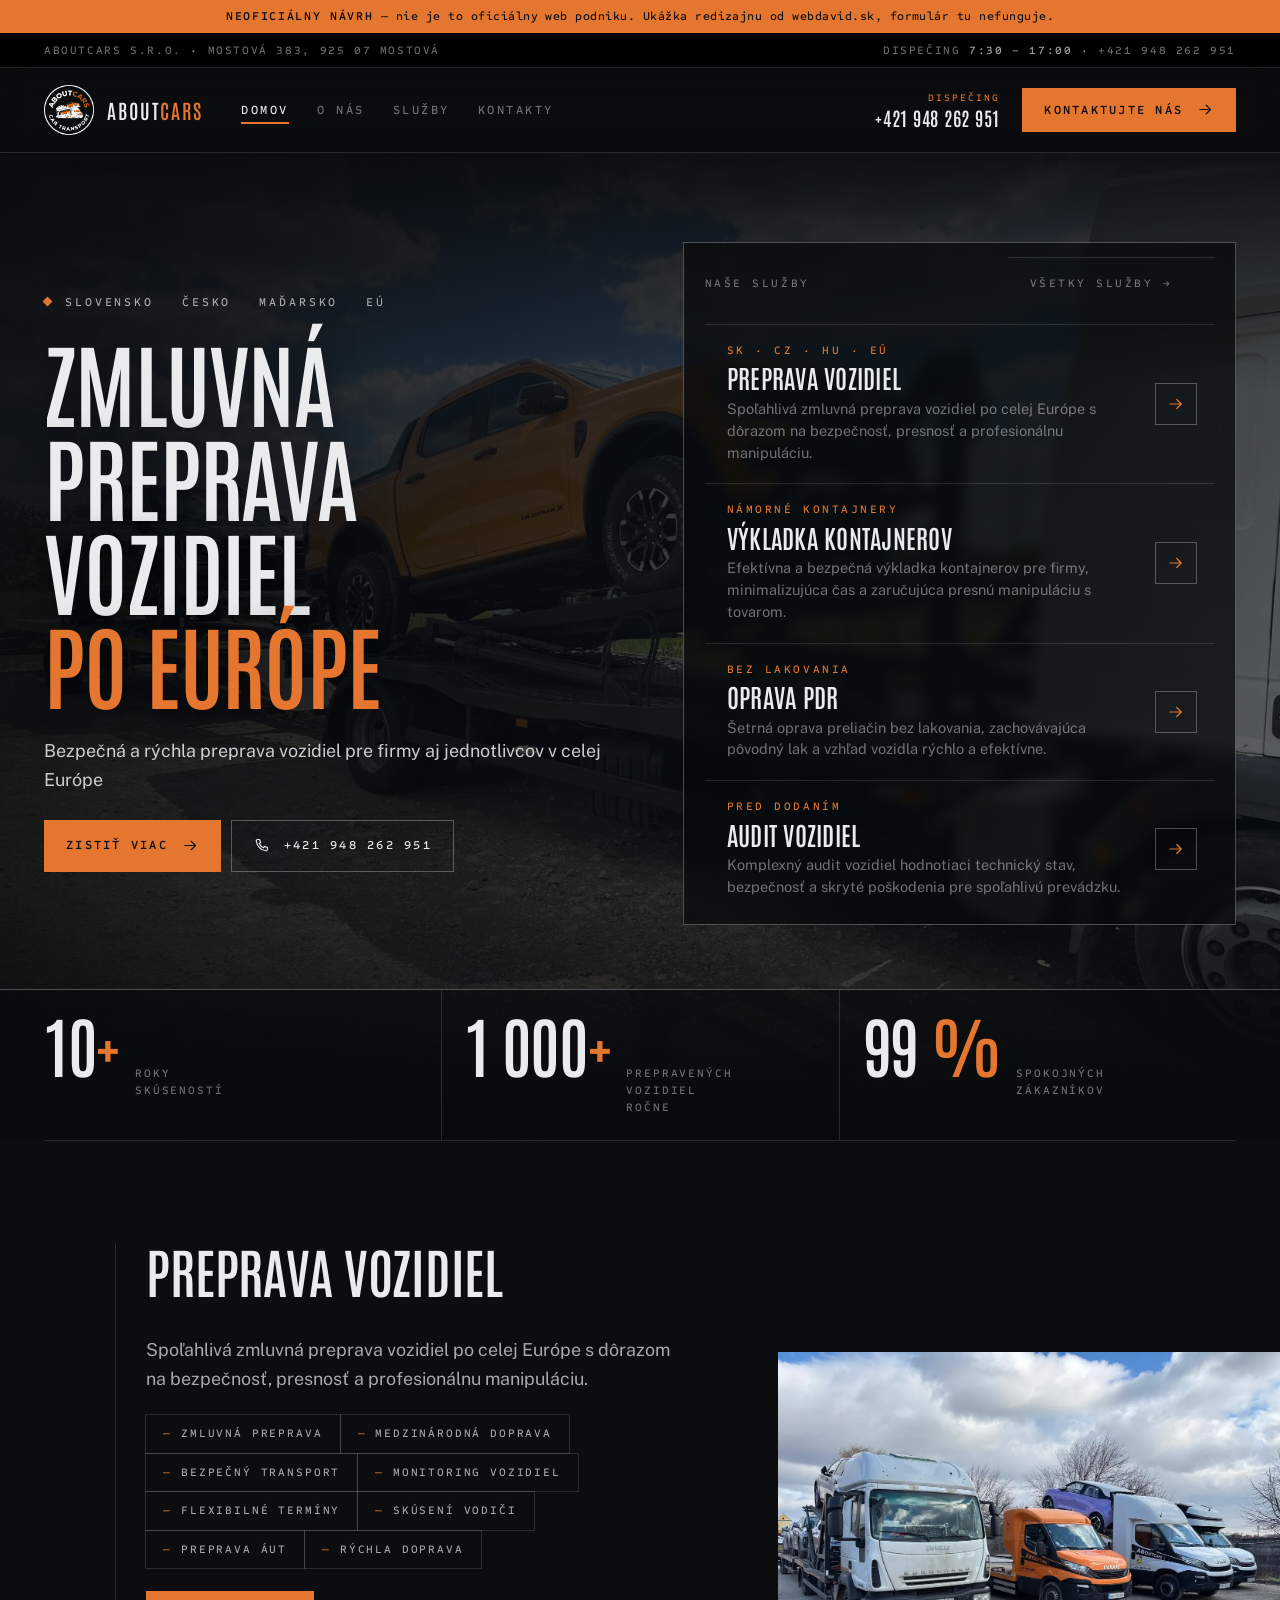
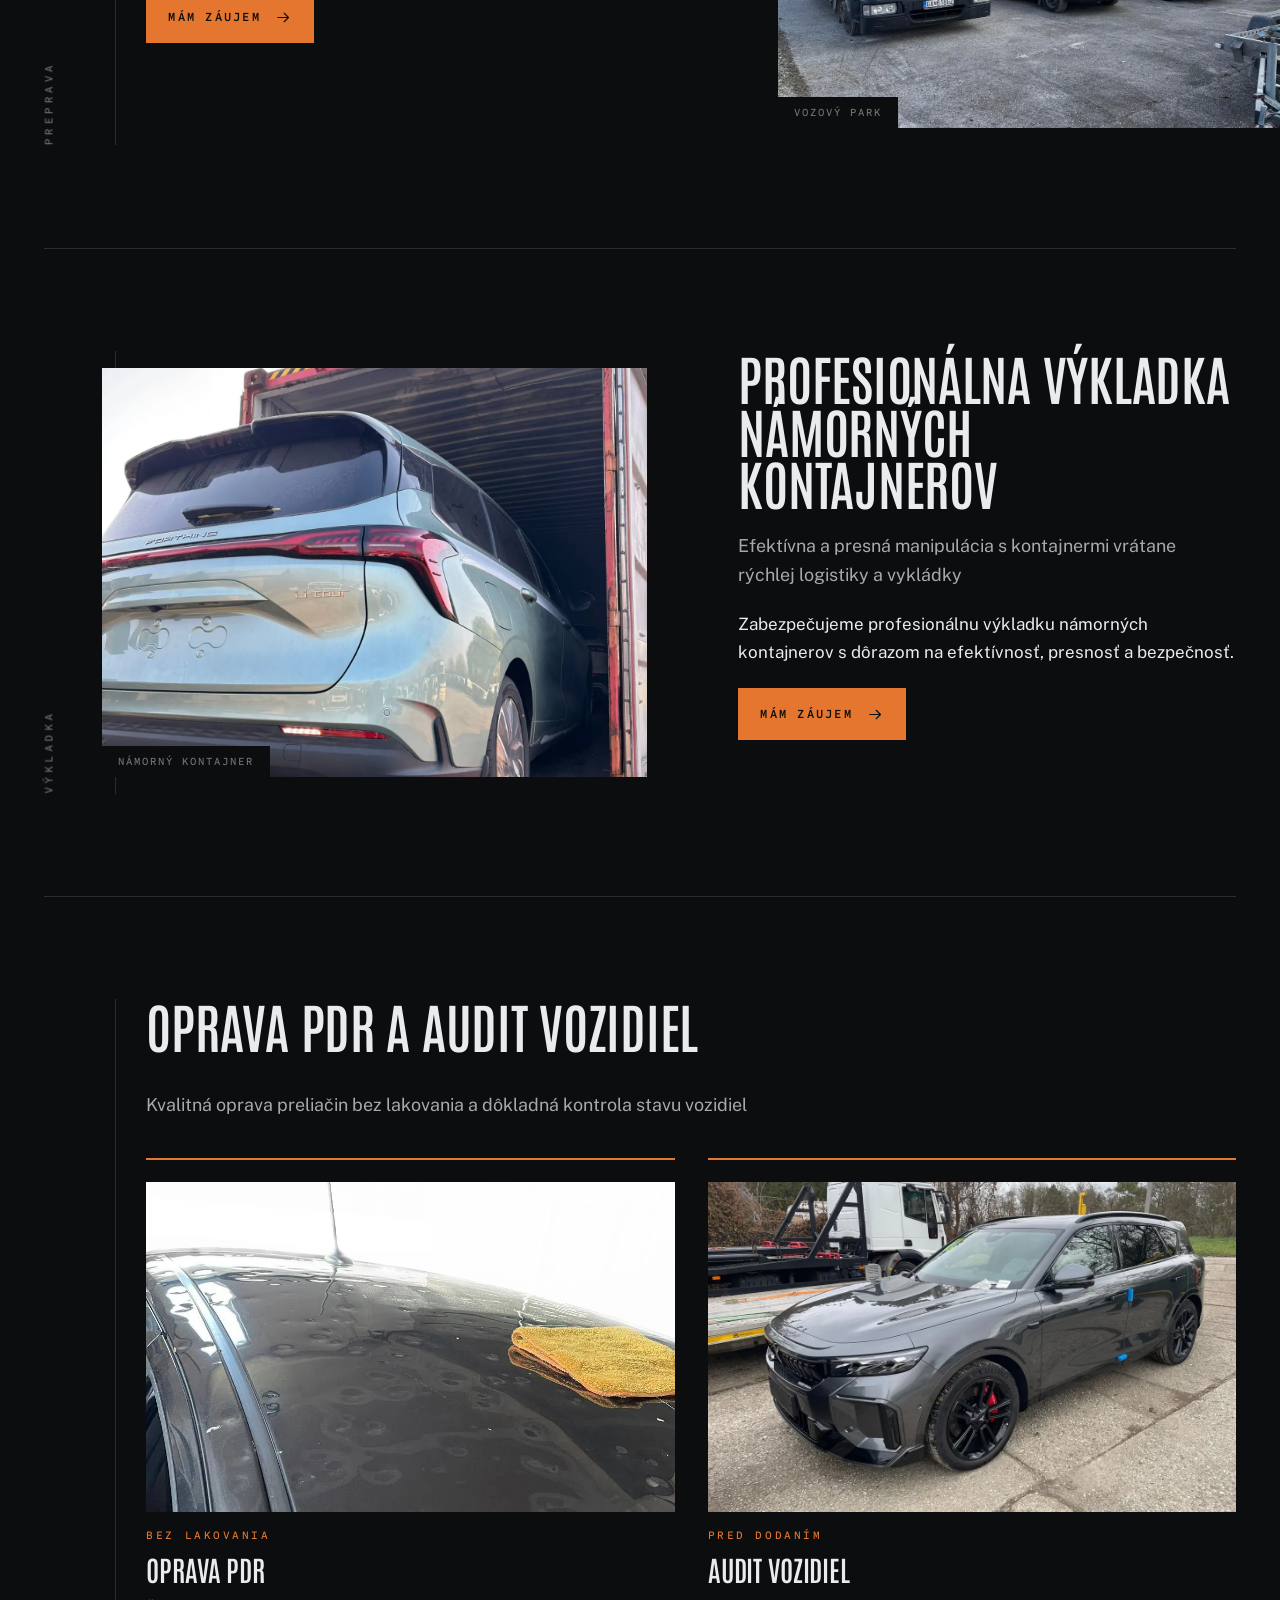
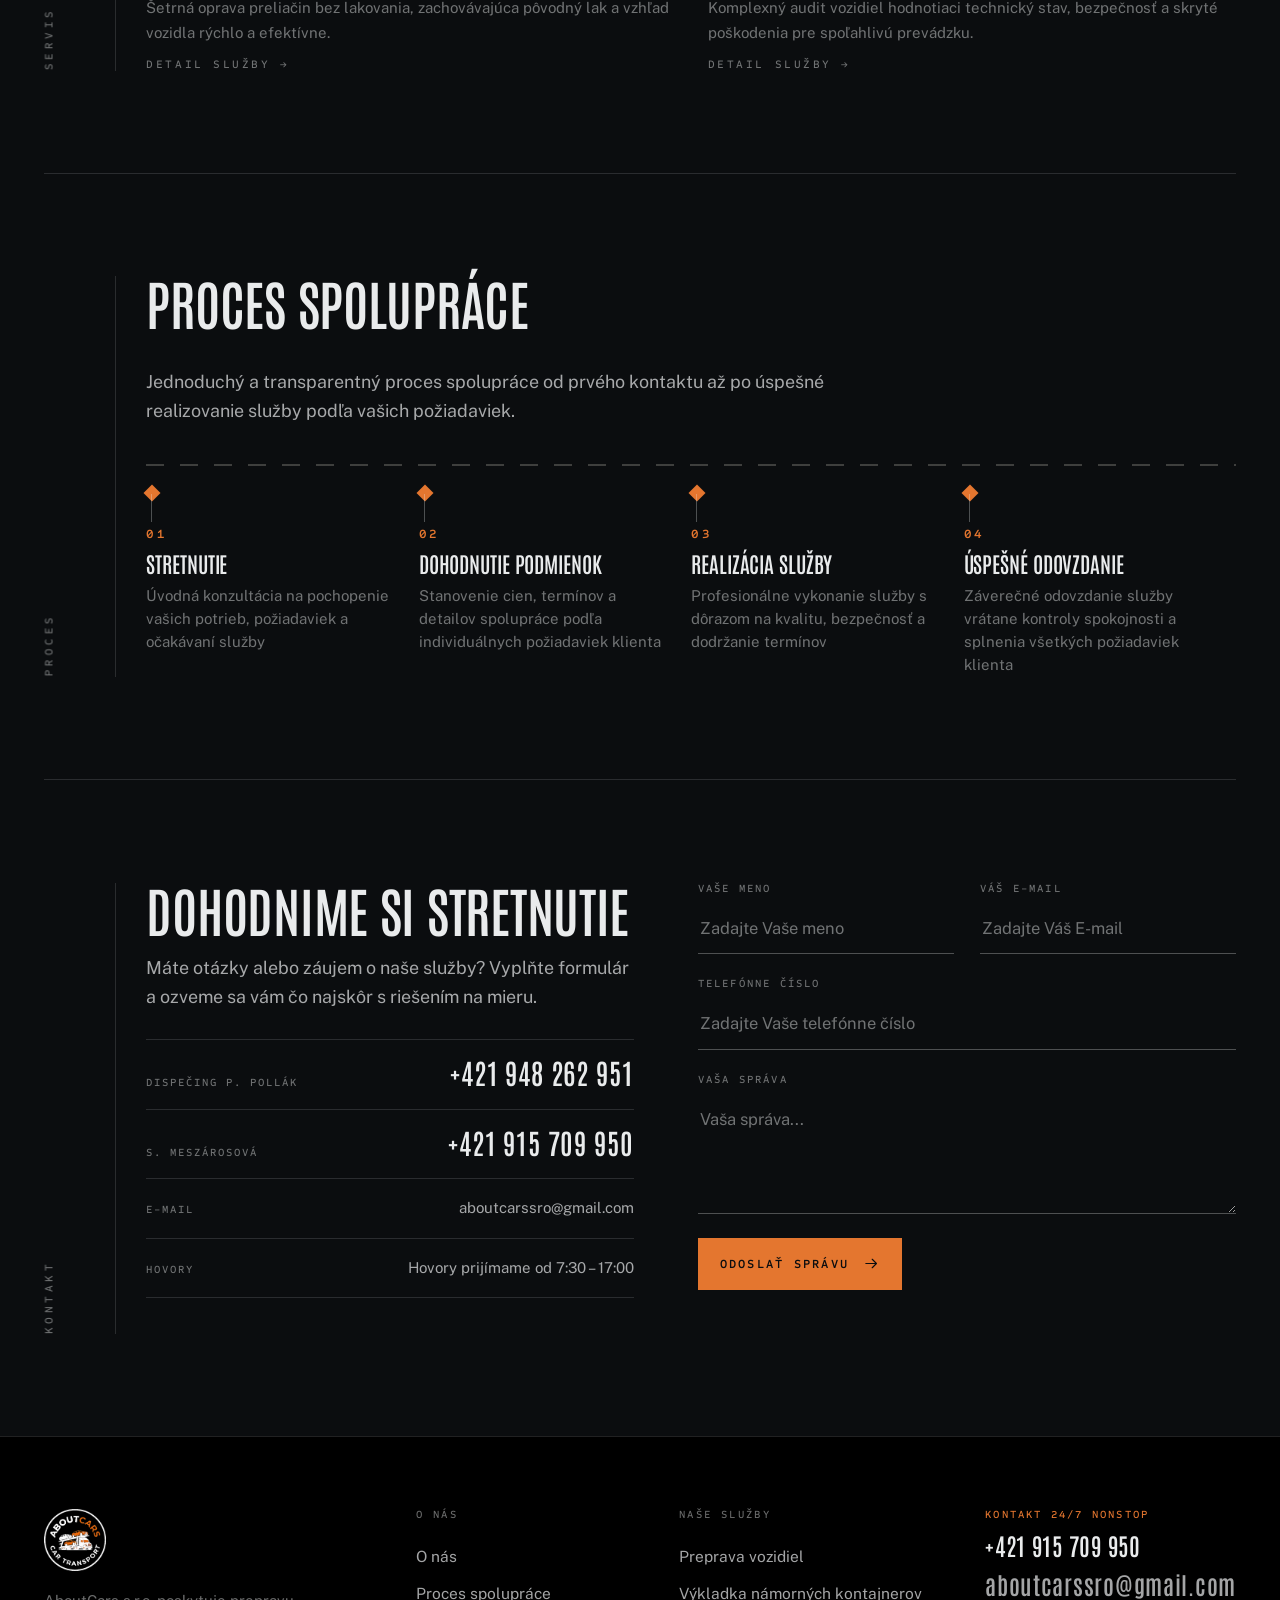
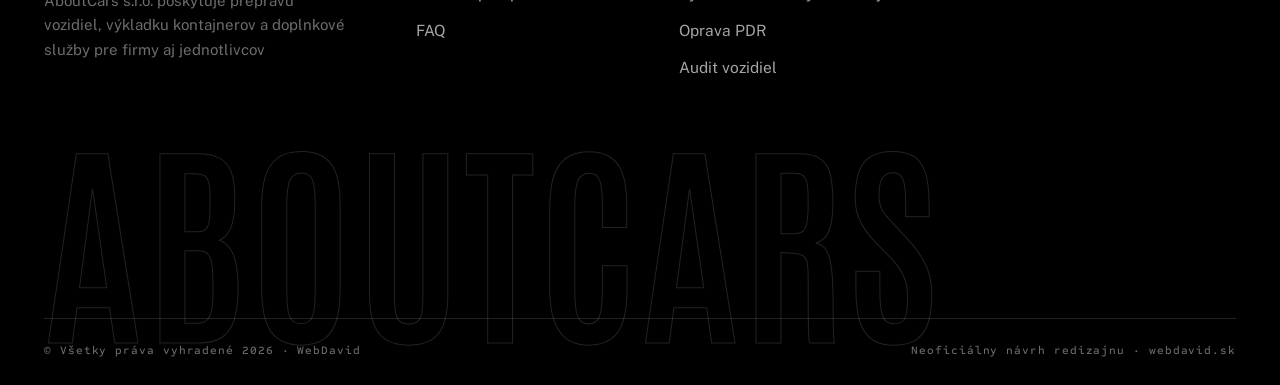
==== commit 1d09f474: "Hero s fotkou autoprepravníka a číslami na jej spodnom okraji Co-Authored-By: Claude Opus 5 <noreply" ====
--- a/index.html
+++ b/index.html
@@ -34,6 +34,7 @@
 </header>
 <main>
 <section class="hero" aria-labelledby="h1">
+  <img class="hero__bg" src="assets/img/hero-autoprepravnik.webp" width="1600" height="1200" alt="Autoprepravník AboutCars s naloženými pickupmi" fetchpriority="high">
   <div class="wrap hero__in">
     <div class="hero__copy">
       <p class="hero__route"><i></i>Slovensko<s></s>Česko<s></s>Maďarsko<s></s>EÚ</p>
@@ -66,13 +67,12 @@
       <span class="go"><svg class="i" aria-hidden="true"><use href="#i-arrow"/></svg></span>
     </a></div>
   </div>
-</section>
-<div class="banner"><img src="assets/img/hero-autoprepravnik.webp" width="1600" height="1200" alt="Autoprepravník AboutCars s naloženými pickupmi" fetchpriority="high"></div>
-<div class="wrap"><div class="stats">
-  <div><b class="num">10<em>+</em></b><span>Roky skúseností</span></div>
-  <div><b class="num">1 000<em>+</em></b><span>Prepravených vozidiel ročne</span></div>
-  <div><b class="num">99<em>&nbsp;%</em></b><span>Spokojných zákazníkov</span></div>
-</div></div><div class="wrap"><section class="lane lane--line">
+  <div class="hero__stats"><div class="wrap stats">
+    <div><b class="num">10<em>+</em></b><span>Roky skúseností</span></div>
+    <div><b class="num">1 000<em>+</em></b><span>Prepravených vozidiel ročne</span></div>
+    <div><b class="num">99<em>&nbsp;%</em></b><span>Spokojných zákazníkov</span></div>
+  </div></div>
+</section><div class="wrap"><section class="lane lane--line">
   <div class="lane__rail" aria-hidden="true"><span>Preprava</span></div>
   <div class="lane__body"><h2>Preprava vozidiel</h2>
       <div class="spot">
--- a/assets/css/style.css
+++ b/assets/css/style.css
@@ -82,24 +82,30 @@
 .menu-open .burger span::before{transform:translateY(6px) rotate(45deg)}
 .menu-open .burger span::after{transform:translateY(-6px) rotate(-45deg)}
 
-/* ---------- hero: typografia + dispečerská tabuľa ---------- */
-.hero{position:relative;padding:clamp(56px,8vw,104px) 0 0;overflow:hidden}
-.hero::before{content:"";position:absolute;inset:0 0 auto;height:100%;background:repeating-linear-gradient(135deg,rgba(228,118,47,.05) 0 2px,transparent 2px 16px);-webkit-mask:linear-gradient(200deg,#000 0,transparent 55%);mask:linear-gradient(200deg,#000 0,transparent 55%);pointer-events:none}
-.hero__in{position:relative;display:grid;grid-template-columns:minmax(0,1.02fr) minmax(0,.98fr);gap:clamp(32px,5vw,72px);align-items:center;padding-bottom:clamp(44px,6vw,72px)}
+/* ---------- hero: fotka, typografia a dispečerská tabuľa ---------- */
+.hero{position:relative;isolation:isolate;overflow:hidden;display:grid;align-content:space-between;min-height:min(820px,94vh)}
+.hero__bg{position:absolute;inset:0;z-index:-2;width:100%;height:100%;object-fit:cover;object-position:52% 60%}
+.hero::before{content:"";position:absolute;inset:0;z-index:-1;pointer-events:none;
+  background:linear-gradient(92deg,rgba(8,10,12,.91) 0,rgba(8,10,12,.7) 40%,rgba(8,10,12,.4) 100%),
+             linear-gradient(0deg,var(--bg) 0,rgba(11,13,15,.2) 26%),
+             linear-gradient(180deg,rgba(8,10,12,.9) 0,rgba(8,10,12,.1) 24%)}
+.hero__in{position:relative;display:grid;grid-template-columns:minmax(0,1.02fr) minmax(0,.98fr);gap:clamp(32px,5vw,72px);align-items:center;padding:clamp(56px,7vw,96px) 0 clamp(40px,5vw,64px)}
 .hero__copy{display:grid;gap:26px;justify-items:start}
-.hero h1{font-size:clamp(48px,7.2vw,108px);line-height:1.02;letter-spacing:-.012em}
+.hero h1{font-size:clamp(48px,7.2vw,108px);line-height:1.02;letter-spacing:-.012em;text-shadow:0 2px 30px rgba(0,0,0,.5)}
 .hero h1 em{font-style:normal;display:block;color:var(--or)}
+.hero .lead{color:rgba(233,235,236,.86)}
 .hero__acts{display:flex;flex-wrap:wrap;gap:10px}
-.hero__route{display:flex;align-items:center;gap:14px;font:500 12px/1 var(--f-m);letter-spacing:.24em;text-transform:uppercase;color:var(--ink-3)}
+.hero__route{display:flex;align-items:center;gap:14px;font:500 12px/1 var(--f-m);letter-spacing:.24em;text-transform:uppercase;color:var(--ink-2)}
 .hero__route i{width:7px;height:7px;background:var(--or);transform:rotate(45deg);flex:none}
 .hero__route s{flex:1;max-width:120px;height:1px;background:var(--line-2);text-decoration:none}
 
 /* tabuľa služieb */
 .board{border-top:1px solid var(--line-2)}
-.board__head{display:flex;align-items:baseline;justify-content:space-between;gap:16px;padding:12px 0}
+.hero .board{border:1px solid var(--line-2);background:rgba(8,10,12,.74);-webkit-backdrop-filter:blur(6px) saturate(130%);backdrop-filter:blur(6px) saturate(130%);padding:0 clamp(14px,1.6vw,22px) 6px}
+.board__head{display:flex;align-items:baseline;justify-content:space-between;gap:16px;padding:14px 0}
 .board a{position:relative;display:grid;grid-template-columns:minmax(0,1fr) auto;align-items:center;gap:0 24px;padding:20px 18px 20px 22px;border-top:1px solid var(--line);transition:background .2s}
 .board a::before{content:"";position:absolute;left:0;top:-1px;bottom:0;width:3px;background:var(--or);transform:scaleY(0);transform-origin:top;transition:transform .25s var(--ease)}
-.board a:hover{background:var(--bg-2)}
+.board a:hover{background:rgba(233,235,236,.05)}
 .board a:hover::before{transform:scaleY(1)}
 .board h3{grid-column:1;grid-row:2;font-size:clamp(22px,2vw,28px);letter-spacing:.01em}
 .board p{grid-column:1;grid-row:3;margin-top:8px;font-size:14.5px;line-height:1.5;color:var(--ink-3);max-width:46ch}
@@ -109,14 +115,12 @@
 .board a:hover .go{background:var(--or);color:#0b0d0f;box-shadow:none}
 .board a:hover .go svg{transform:translateX(3px)}
 
-/* fotopás s číslami */
-.banner{position:relative;isolation:isolate}
-.banner img{width:100%;height:clamp(300px,42vw,520px);object-fit:cover;object-position:50% 56%}
-.banner::after{content:"";position:absolute;inset:0;z-index:1;background:linear-gradient(0deg,var(--bg) 0,rgba(11,13,15,.1) 48%),linear-gradient(180deg,var(--bg) 0,rgba(11,13,15,0) 22%)}
-.stats{position:relative;z-index:2;margin-top:clamp(-120px,-9vw,-60px);display:grid;grid-template-columns:repeat(3,1fr);border-top:1px solid var(--line-2)}
-.stats div{padding:26px 24px 0 0;display:flex;align-items:baseline;gap:16px}
+/* čísla na spodnom okraji fotky */
+.hero__stats{position:relative;background:linear-gradient(0deg,rgba(8,10,12,.96) 0,rgba(8,10,12,.72) 100%);border-top:1px solid var(--line-2)}
+.stats{display:grid;grid-template-columns:repeat(3,1fr)}
+.stats div{padding:24px 24px 24px 0;display:flex;align-items:baseline;gap:16px}
 .stats div+div{padding-left:24px;box-shadow:inset 1px 0 0 var(--line)}
-.stats b{font:600 clamp(46px,5.6vw,84px)/.9 var(--f-d);letter-spacing:-.02em}
+.stats b{font:600 clamp(42px,5.2vw,78px)/.9 var(--f-d);letter-spacing:-.02em}
 .stats b em{font-style:normal;color:var(--or)}
 .stats span{font:500 11.5px/1.5 var(--f-m);letter-spacing:.16em;text-transform:uppercase;color:var(--ink-3);max-width:15ch}
 
@@ -266,7 +270,11 @@
   .nav a::after{display:none}
   .menu-open .nav{opacity:1;visibility:visible;transform:none}
   .top__end{gap:10px}
-  .hero__in{grid-template-columns:1fr;align-items:start}
+  .hero{min-height:0}
+  .hero__in{grid-template-columns:1fr;align-items:start;gap:28px}
+  .hero::before{background:linear-gradient(0deg,var(--bg) 0,rgba(8,10,12,.74) 42%,rgba(8,10,12,.86) 100%)}
+  .hero__bg{object-position:52% 42%}
+  .hero .board{padding:0 12px 4px}
   .spot,.duo,.dispatch,.svcbody,.about,.phead__row{grid-template-columns:1fr}
   .bleed-r,.bleed-l{margin-inline:calc(-1*var(--g))}
   .spot__media img{aspect-ratio:16/10}
@@ -284,10 +292,11 @@
   .lane__rail span{position:relative;top:auto;writing-mode:horizontal-tb;transform:none;padding:0 0 0 22px}
   .lane__rail span::before{content:"";position:absolute;left:0;top:50%;width:14px;height:1px;background:var(--or)}
   .lane__rail::after{display:none}
-  .stats{grid-template-columns:1fr;margin-top:-40px}
-  .stats div{padding:16px 0;box-shadow:inset 0 -1px 0 var(--line)}
+  .stats{grid-template-columns:1fr}
+  .stats div{padding:14px 0;box-shadow:inset 0 -1px 0 var(--line)}
   .stats div+div{padding-left:0;box-shadow:inset 0 -1px 0 var(--line)}
-  .stats b{font-size:clamp(40px,13vw,58px)}
+  .stats div:last-child{box-shadow:none}
+  .stats b{font-size:clamp(38px,12vw,54px)}
   .route{grid-template-columns:1fr;row-gap:0;padding-top:0;padding-left:22px}
   .route::before{top:0;bottom:0;left:0;right:auto;width:2px;height:auto;background:repeating-linear-gradient(180deg,var(--mark) 0 18px,transparent 18px 34px)}
   .route li{padding:0 0 30px;margin-top:0}
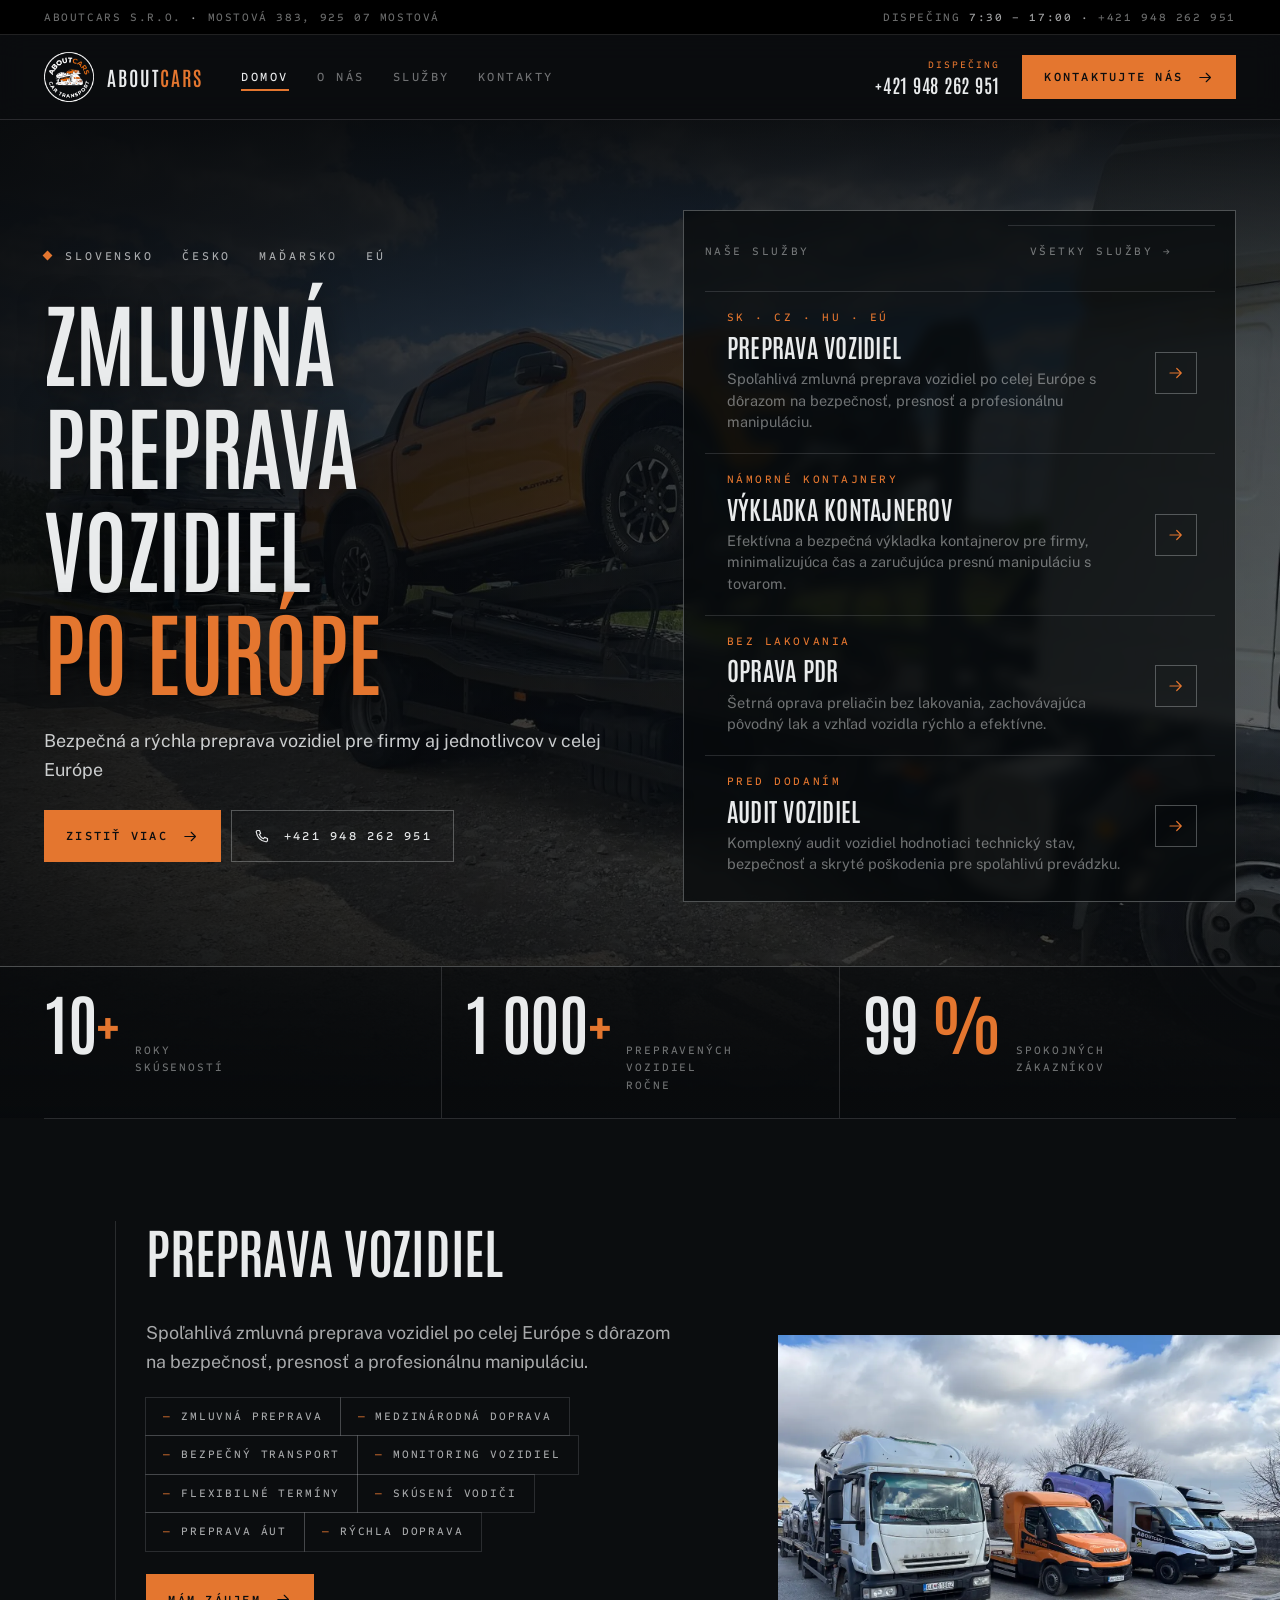
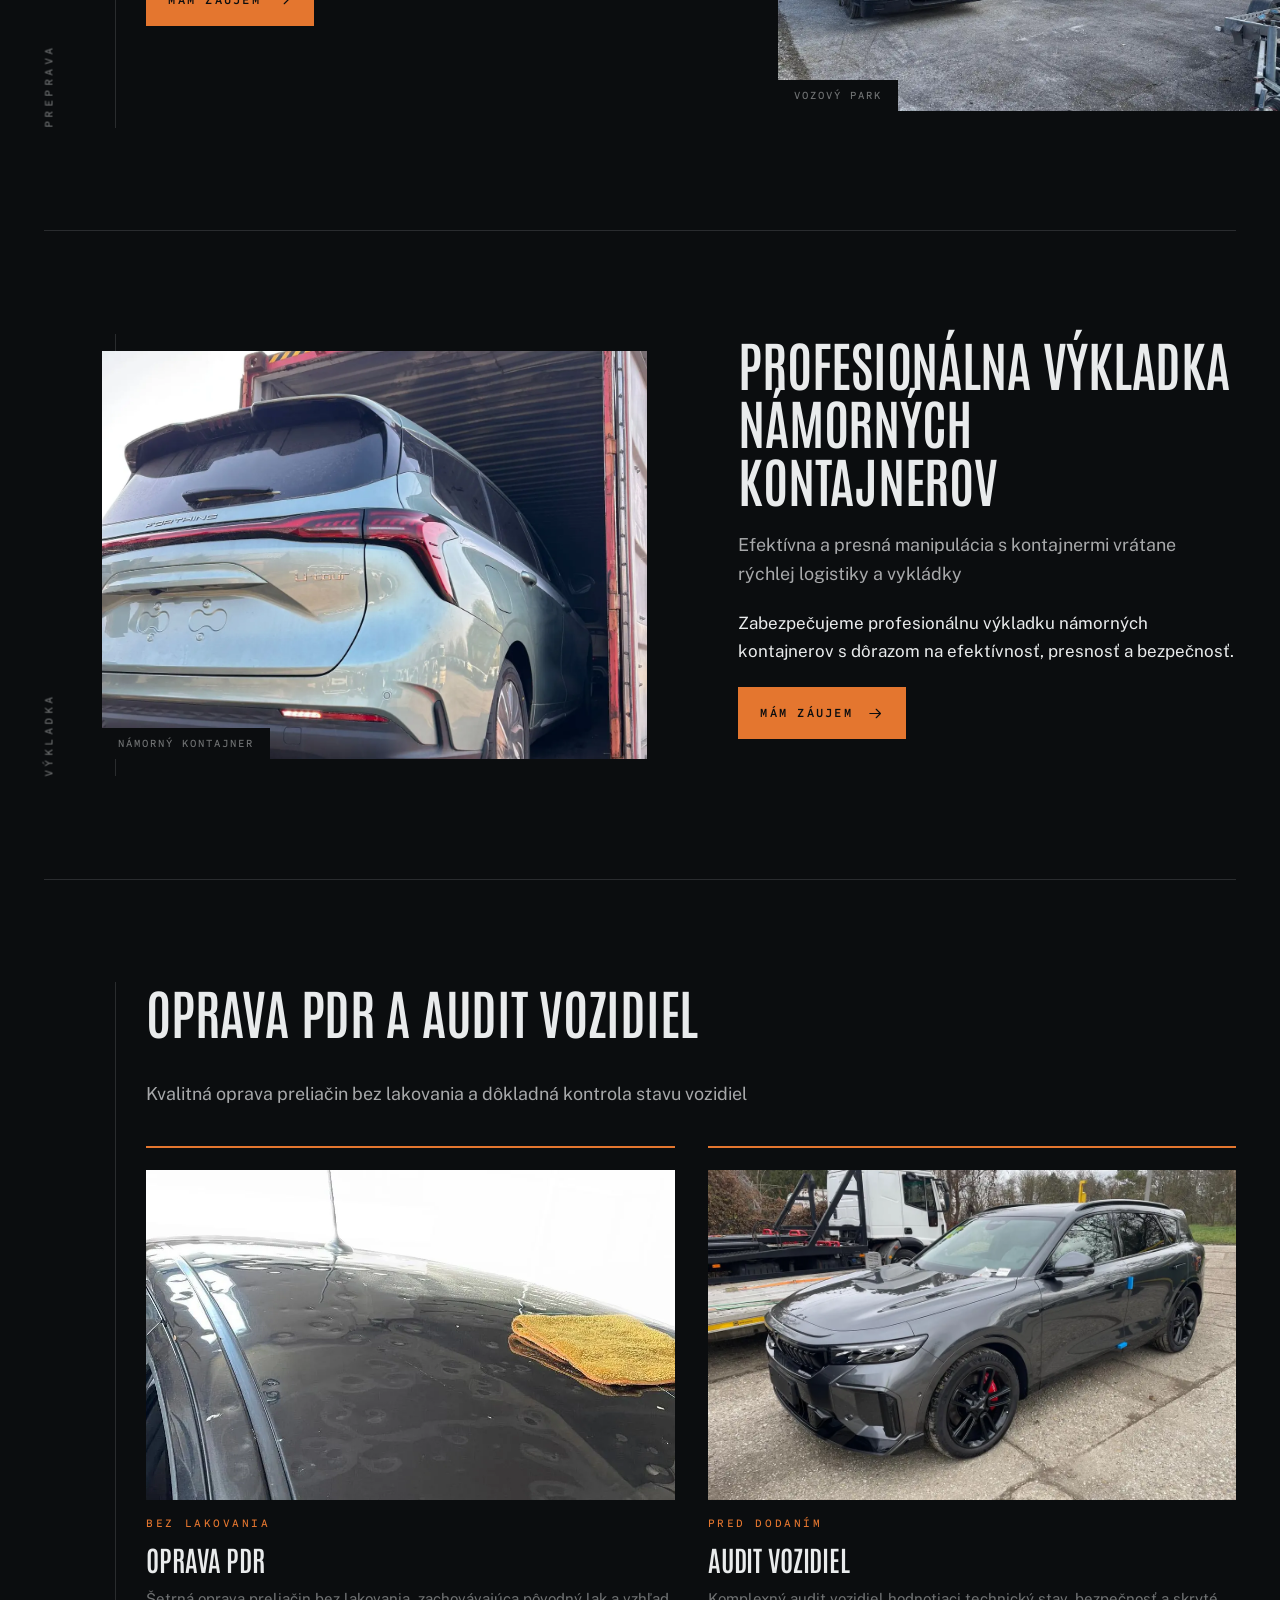
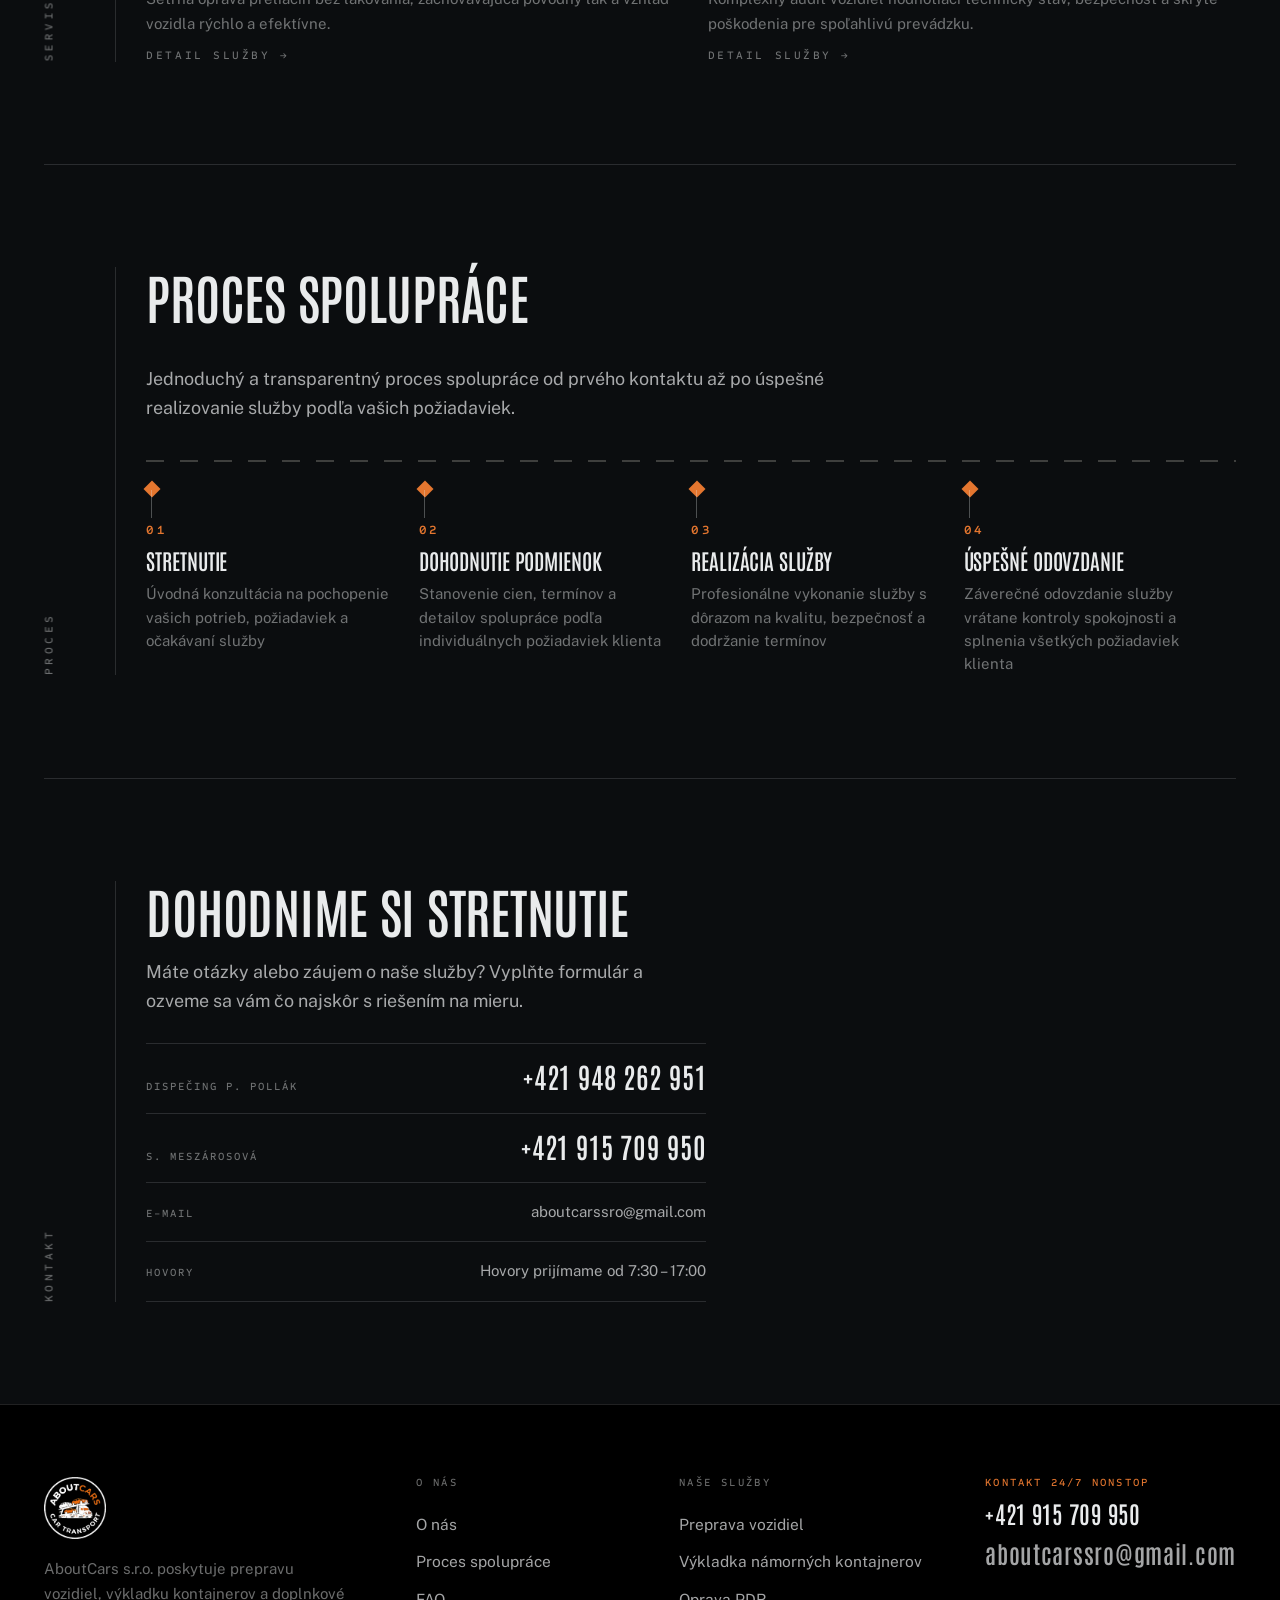
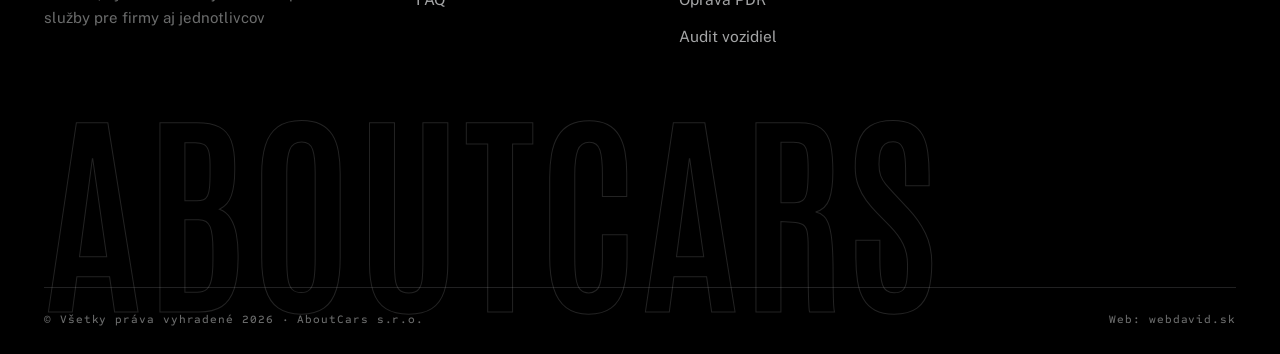
==== commit 7ec6844f: "Spustenie naživo: odstránenie noindex, pruhu 'Neoficiálny návrh' a kontaktného formulára - robots.tx" ====
--- a/index.html
+++ b/index.html
@@ -1,10 +1,9 @@
 <!doctype html><html lang="sk"><meta charset="utf-8">
 <meta name="viewport" content="width=device-width,initial-scale=1,viewport-fit=cover">
-<meta name="robots" content="noindex, nofollow">
-<title>AboutCars · zmluvná preprava vozidiel po Európe — neoficiálny návrh</title>
+<title>AboutCars · zmluvná preprava vozidiel po Európe</title>
 <meta name="description" content="AboutCars s.r.o. poskytuje prepravu vozidiel, výkladku kontajnerov a doplnkové služby pre firmy aj jednotlivcov">
 <meta name="theme-color" content="#0b0d0f">
-<meta property="og:title" content="AboutCars · zmluvná preprava vozidiel po Európe — neoficiálny návrh">
+<meta property="og:title" content="AboutCars · zmluvná preprava vozidiel po Európe">
 <meta property="og:description" content="AboutCars s.r.o. poskytuje prepravu vozidiel, výkladku kontajnerov a doplnkové služby pre firmy aj jednotlivcov">
 <meta property="og:image" content="assets/img/hero-autoprepravnik.webp">
 <meta property="og:locale" content="sk_SK">
@@ -16,7 +15,6 @@
 <script type="application/ld+json">{"@context": "https://schema.org", "@type": "LocalBusiness", "name": "AboutCars s.r.o.", "description": "AboutCars s.r.o. poskytuje prepravu vozidiel, výkladku kontajnerov a doplnkové služby pre firmy aj jednotlivcov", "url": "https://aboutcars.sk/", "telephone": "+421948262951", "email": "aboutcarssro@gmail.com", "vatID": "SK2122026104", "taxID": "2122026104", "identifier": {"@type": "PropertyValue", "propertyID": "IČO", "value": "55583598"}, "address": {"@type": "PostalAddress", "streetAddress": "Mostová 383", "postalCode": "925 07", "addressLocality": "Mostová", "addressCountry": "SK"}, "areaServed": ["Slovensko", "Česko", "Maďarsko", "Európa"], "makesOffer": [{"@type": "Offer", "itemOffered": {"@type": "Service", "name": "Preprava vozidiel"}}, {"@type": "Offer", "itemOffered": {"@type": "Service", "name": "Výkladka kontajnerov"}}, {"@type": "Offer", "itemOffered": {"@type": "Service", "name": "Oprava PDR"}}, {"@type": "Offer", "itemOffered": {"@type": "Service", "name": "Audit vozidiel"}}]}</script>
 <body>
 <svg width="0" height="0" style="position:absolute" aria-hidden="true"><defs><symbol id="i-phone" viewBox="0 0 24 24"><path d="M6.6 3.5h2.6l1.6 4.3-2 1.3a11.5 11.5 0 0 0 6.1 6.1l1.3-2 4.3 1.6v2.6a2 2 0 0 1-2.2 2A17 17 0 0 1 4.6 5.7a2 2 0 0 1 2-2.2z"/></symbol><symbol id="i-arrow" viewBox="0 0 24 24"><path d="M4 12h15M13 6l6 6-6 6"/></symbol><symbol id="i-mail" viewBox="0 0 24 24"><rect x="3" y="5.5" width="18" height="13"/><path d="M3.5 7l8.5 6 8.5-6"/></symbol><symbol id="i-clock" viewBox="0 0 24 24"><circle cx="12" cy="12" r="8.5"/><path d="M12 7.5V12l3 2"/></symbol><symbol id="i-pin" viewBox="0 0 24 24"><path d="M12 21s-6.5-6.1-6.5-11a6.5 6.5 0 0 1 13 0c0 4.9-6.5 11-6.5 11z"/><circle cx="12" cy="10" r="2.3"/></symbol></defs></svg>
-<p class="demo"><b>Neoficiálny návrh</b> — nie je to oficiálny web podniku. Ukážka redizajnu od webdavid.sk, formulár tu nefunguje.</p>
 <div class="strip"><div class="wrap strip__in">
   <span>AboutCars s.r.o. <b>·</b> Mostová 383, 925 07 Mostová</span>
   <span>Dispečing <b>7:30 – 17:00</b> <b>·</b> <a class="ulink" href="tel:+421948262951">+421 948 262 951</a></span>
@@ -110,24 +108,14 @@
 </section><section class="lane lane--line" id="kontakt">
   <div class="lane__rail" aria-hidden="true"><span>Kontakt</span></div>
   <div class="lane__body"><div class="dispatch">
-      <div>
-        <h2 id="form-h">Dohodnime si stretnutie</h2>
-        <p class="lead">Máte otázky alebo záujem o naše služby? Vyplňte formulár a ozveme sa vám čo najskôr s riešením na mieru.</p>
-        <ul class="calls">
+      <h2 id="form-h">Dohodnime si stretnutie</h2>
+      <p class="lead">Máte otázky alebo záujem o naše služby? Vyplňte formulár a ozveme sa vám čo najskôr s riešením na mieru.</p>
+      <ul class="calls">
           <li><small>Dispečing P. Pollák</small><a class="num" href="tel:+421948262951">+421 948 262 951</a></li>
           <li><small>S. Meszárosová</small><a class="num" href="tel:+421915709950">+421 915 709 950</a></li>
           <li><small>E-mail</small><a class="small ulink" href="mailto:aboutcarssro@gmail.com">aboutcarssro@gmail.com</a></li>
           <li><small>Hovory</small><span class="small">Hovory prijímame od 7:30 – 17:00</span></li>
         </ul>
-      </div>
-      <div class="form" role="group" aria-label="Kontaktný formulár">
-        <div class="fld"><label for="f1">Vaše meno</label><input id="f1" name="vase-meno" placeholder="Zadajte Vaše meno" autocomplete="name"></div>
-        <div class="fld"><label for="f2">Váš e-mail</label><input id="f2" name="vas-email" type="email" placeholder="Zadajte Váš E-mail" autocomplete="email"></div>
-        <div class="fld full"><label for="f3">Telefónne číslo</label><input id="f3" name="telefonne-cislo" type="tel" placeholder="Zadajte Vaše telefónne číslo" autocomplete="tel"></div>
-        <div class="fld full"><label for="f4">Vaša správa</label><textarea id="f4" name="your-message" placeholder="Vaša správa..."></textarea></div>
-        <div class="full"><button class="btn btn--or" type="button" data-demo-send>Odoslať správu <svg class="i" aria-hidden="true"><use href="#i-arrow"/></svg></button></div>
-        <p class="form__note full" aria-live="polite"></p>
-      </div>
     </div></div>
 </section></div></main>
 <footer class="foot">
@@ -141,7 +129,7 @@
         <ul><li><a class="ulink" href="mailto:aboutcarssro@gmail.com">aboutcarssro@gmail.com</a></li></ul></div>
     </div>
     <p class="wordmark" aria-hidden="true">ABOUTCARS</p>
-    <div class="foot__legal"><span>© Všetky práva vyhradené 2026 · <a class="ulink" href="https://webdavid.sk">WebDavid</a></span><span>Neoficiálny návrh redizajnu · webdavid.sk</span></div>
+    <div class="foot__legal"><span>© Všetky práva vyhradené 2026 · AboutCars s.r.o.</span><span>Web: <a class="ulink" href="https://webdavid.sk">webdavid.sk</a></span></div>
   </div>
 </footer>
 <div class="mbar"><a class="btn btn--or" href="tel:+421948262951"><svg class="i" aria-hidden="true"><use href="#i-phone"/></svg>Zavolať</a><a class="btn" href="kontakty/">Kontakty</a></div>
--- a/assets/css/style.css
+++ b/assets/css/style.css
@@ -27,7 +27,7 @@
 img{display:block;max-width:100%;height:auto}
 a{color:inherit;text-decoration:none}
 p{margin:0}
-h1,h2,h3,h4{margin:0;font-family:var(--f-d);font-weight:600;line-height:.96;letter-spacing:-.005em;text-transform:uppercase}
+h1,h2,h3,h4{margin:0;font-family:var(--f-d);font-weight:600;line-height:1.06;letter-spacing:-.005em;text-transform:uppercase}
 ul,ol{margin:0;padding:0;list-style:none}
 button,input,textarea{font:inherit;color:inherit}
 :focus-visible{outline:2px solid var(--or);outline-offset:3px}
@@ -50,10 +50,6 @@
 .dash{height:2px;background:repeating-linear-gradient(90deg,var(--mark) 0 20px,transparent 20px 38px);opacity:.5}
 .ulink{background:linear-gradient(currentColor,currentColor) 0 100%/0 1px no-repeat;transition:background-size .22s var(--ease)}
 .ulink:hover{background-size:100% 1px}
-
-/* pruh neoficiálneho návrhu */
-.demo{background:var(--or);color:#0b0d0f;font:500 12px/1.4 var(--f-m);letter-spacing:.04em;text-align:center;padding:8px var(--g)}
-.demo b{font-weight:600;letter-spacing:.14em;text-transform:uppercase}
 
 /* ---------- hlavička ---------- */
 .strip{background:#000;border-bottom:1px solid var(--line)}
@@ -91,7 +87,7 @@
              linear-gradient(180deg,rgba(8,10,12,.9) 0,rgba(8,10,12,.1) 24%)}
 .hero__in{position:relative;display:grid;grid-template-columns:minmax(0,1.02fr) minmax(0,.98fr);gap:clamp(32px,5vw,72px);align-items:center;padding:clamp(56px,7vw,96px) 0 clamp(40px,5vw,64px)}
 .hero__copy{display:grid;gap:26px;justify-items:start}
-.hero h1{font-size:clamp(48px,7.2vw,108px);line-height:1.02;letter-spacing:-.012em;text-shadow:0 2px 30px rgba(0,0,0,.5)}
+.hero h1{font-size:clamp(48px,7.2vw,108px);line-height:1.12;letter-spacing:-.012em;text-shadow:0 2px 30px rgba(0,0,0,.5)}
 .hero h1 em{font-style:normal;display:block;color:var(--or)}
 .hero .lead{color:rgba(233,235,236,.86)}
 .hero__acts{display:flex;flex-wrap:wrap;gap:10px}
@@ -131,7 +127,7 @@
 .lane__rail span{position:sticky;top:120px;writing-mode:vertical-rl;transform:rotate(180deg);font:500 11.5px/1 var(--f-m);letter-spacing:.3em;text-transform:uppercase;color:var(--ink-3);padding-bottom:6px}
 .lane__rail::after{content:"";position:absolute;top:0;bottom:0;right:clamp(16px,2.4vw,40px);width:1px;background:var(--line)}
 .lane__body{min-width:0;display:grid;gap:clamp(26px,3vw,40px)}
-.lane h2{font-size:clamp(32px,4.2vw,62px);line-height:.98}
+.lane h2{font-size:clamp(32px,4.2vw,62px);line-height:1.08}
 .lane--pad{padding-top:clamp(40px,5vw,72px)}
 
 /* spotlight v dráhe */
@@ -166,8 +162,8 @@
 .route h3{font-size:clamp(19px,1.7vw,23px);margin-bottom:10px}
 .route p{font-size:15px;line-height:1.55;color:var(--ink-3)}
 
-/* dispečing + formulár */
-.dispatch{display:grid;grid-template-columns:minmax(0,.95fr) minmax(0,1.05fr);gap:clamp(32px,5vw,72px);align-items:start}
+/* dispečing */
+.dispatch{max-width:560px}
 .dispatch h2{margin-bottom:18px}
 .dispatch .lead{margin-bottom:28px}
 .calls{border-top:1px solid var(--line)}
@@ -176,15 +172,6 @@
 .calls a,.calls span{font:600 clamp(22px,2.2vw,30px)/1 var(--f-d);letter-spacing:.03em}
 .calls a:hover{color:var(--or)}
 .calls .small{font:400 15px/1.5 var(--f-t);letter-spacing:0;color:var(--ink-2)}
-.form{display:grid;grid-template-columns:1fr 1fr;gap:24px 26px}
-.form .full{grid-column:1/-1}
-.fld{display:grid;gap:9px}
-.fld label{font:500 11px/1 var(--f-m);letter-spacing:.2em;text-transform:uppercase;color:var(--ink-3)}
-.fld input,.fld textarea{width:100%;background:transparent;border:0;border-bottom:1px solid var(--line-2);padding:12px 2px;font-size:16.5px;transition:border-color .2s}
-.fld textarea{min-height:120px;resize:vertical}
-.fld input::placeholder,.fld textarea::placeholder{color:var(--ink-3)}
-.fld input:focus,.fld textarea:focus{outline:none;border-bottom-color:var(--or)}
-.form__note{font-size:14px;color:var(--or);min-height:1.4em}
 
 /* výzva na konci dráhy */
 .callout{display:flex;flex-wrap:wrap;align-items:center;justify-content:space-between;gap:20px 40px;padding:clamp(26px,3vw,40px);background:var(--bg-2);box-shadow:inset 0 0 0 1px var(--line)}
@@ -195,7 +182,7 @@
 .phead{padding:clamp(34px,4.4vw,56px) 0 0}
 .crumbs{display:flex;flex-wrap:wrap;gap:10px;font:500 11.5px/1 var(--f-m);letter-spacing:.18em;text-transform:uppercase;color:var(--ink-3)}
 .crumbs a:hover{color:var(--ink)}
-.phead h1{margin-top:22px;font-size:clamp(44px,6.6vw,102px);line-height:.95;letter-spacing:-.018em}
+.phead h1{margin-top:22px;font-size:clamp(44px,6.6vw,102px);line-height:1.05;letter-spacing:-.018em}
 .phead__row{display:grid;grid-template-columns:minmax(0,1fr) minmax(0,.8fr);gap:20px 48px;align-items:end;padding-bottom:clamp(30px,4vw,48px)}
 .phead__row .lead{padding-bottom:10px}
 
@@ -227,7 +214,7 @@
 /* FAQ */
 .qa{border-top:1px solid var(--line-2)}
 .qa details{border-bottom:1px solid var(--line)}
-.qa summary{list-style:none;display:flex;justify-content:space-between;align-items:center;gap:24px;padding:24px 0;cursor:pointer;font:600 clamp(19px,1.8vw,24px)/1.2 var(--f-d);text-transform:uppercase;letter-spacing:.01em}
+.qa summary{list-style:none;display:flex;justify-content:space-between;align-items:center;gap:24px;padding:24px 0;cursor:pointer;font:600 clamp(19px,1.8vw,24px)/1.32 var(--f-d);text-transform:uppercase;letter-spacing:.01em}
 .qa summary::-webkit-details-marker{display:none}
 .qa summary::after{content:"";flex:none;width:30px;height:30px;box-shadow:inset 0 0 0 1px var(--line-2);background:linear-gradient(var(--or),var(--or)) center/11px 2px no-repeat,linear-gradient(var(--or),var(--or)) center/2px 11px no-repeat;transition:background-size .2s,box-shadow .2s}
 .qa details[open] summary::after{background-size:11px 2px,2px 0;box-shadow:inset 0 0 0 1px var(--or)}
@@ -275,7 +262,7 @@
   .hero::before{background:linear-gradient(0deg,var(--bg) 0,rgba(8,10,12,.74) 42%,rgba(8,10,12,.86) 100%)}
   .hero__bg{object-position:52% 42%}
   .hero .board{padding:0 12px 4px}
-  .spot,.duo,.dispatch,.svcbody,.about,.phead__row{grid-template-columns:1fr}
+  .spot,.duo,.svcbody,.about,.phead__row{grid-template-columns:1fr}
   .bleed-r,.bleed-l{margin-inline:calc(-1*var(--g))}
   .spot__media img{aspect-ratio:16/10}
   .route{grid-template-columns:1fr 1fr;row-gap:34px}
@@ -302,7 +289,6 @@
   .route li{padding:0 0 30px;margin-top:0}
   .route li::before{top:6px;left:-27px}
   .route li::after{display:none}
-  .form{grid-template-columns:1fr}
   .duo{gap:28px}
   .foot__in{grid-template-columns:1fr}
   .qa details p{padding-right:0}
